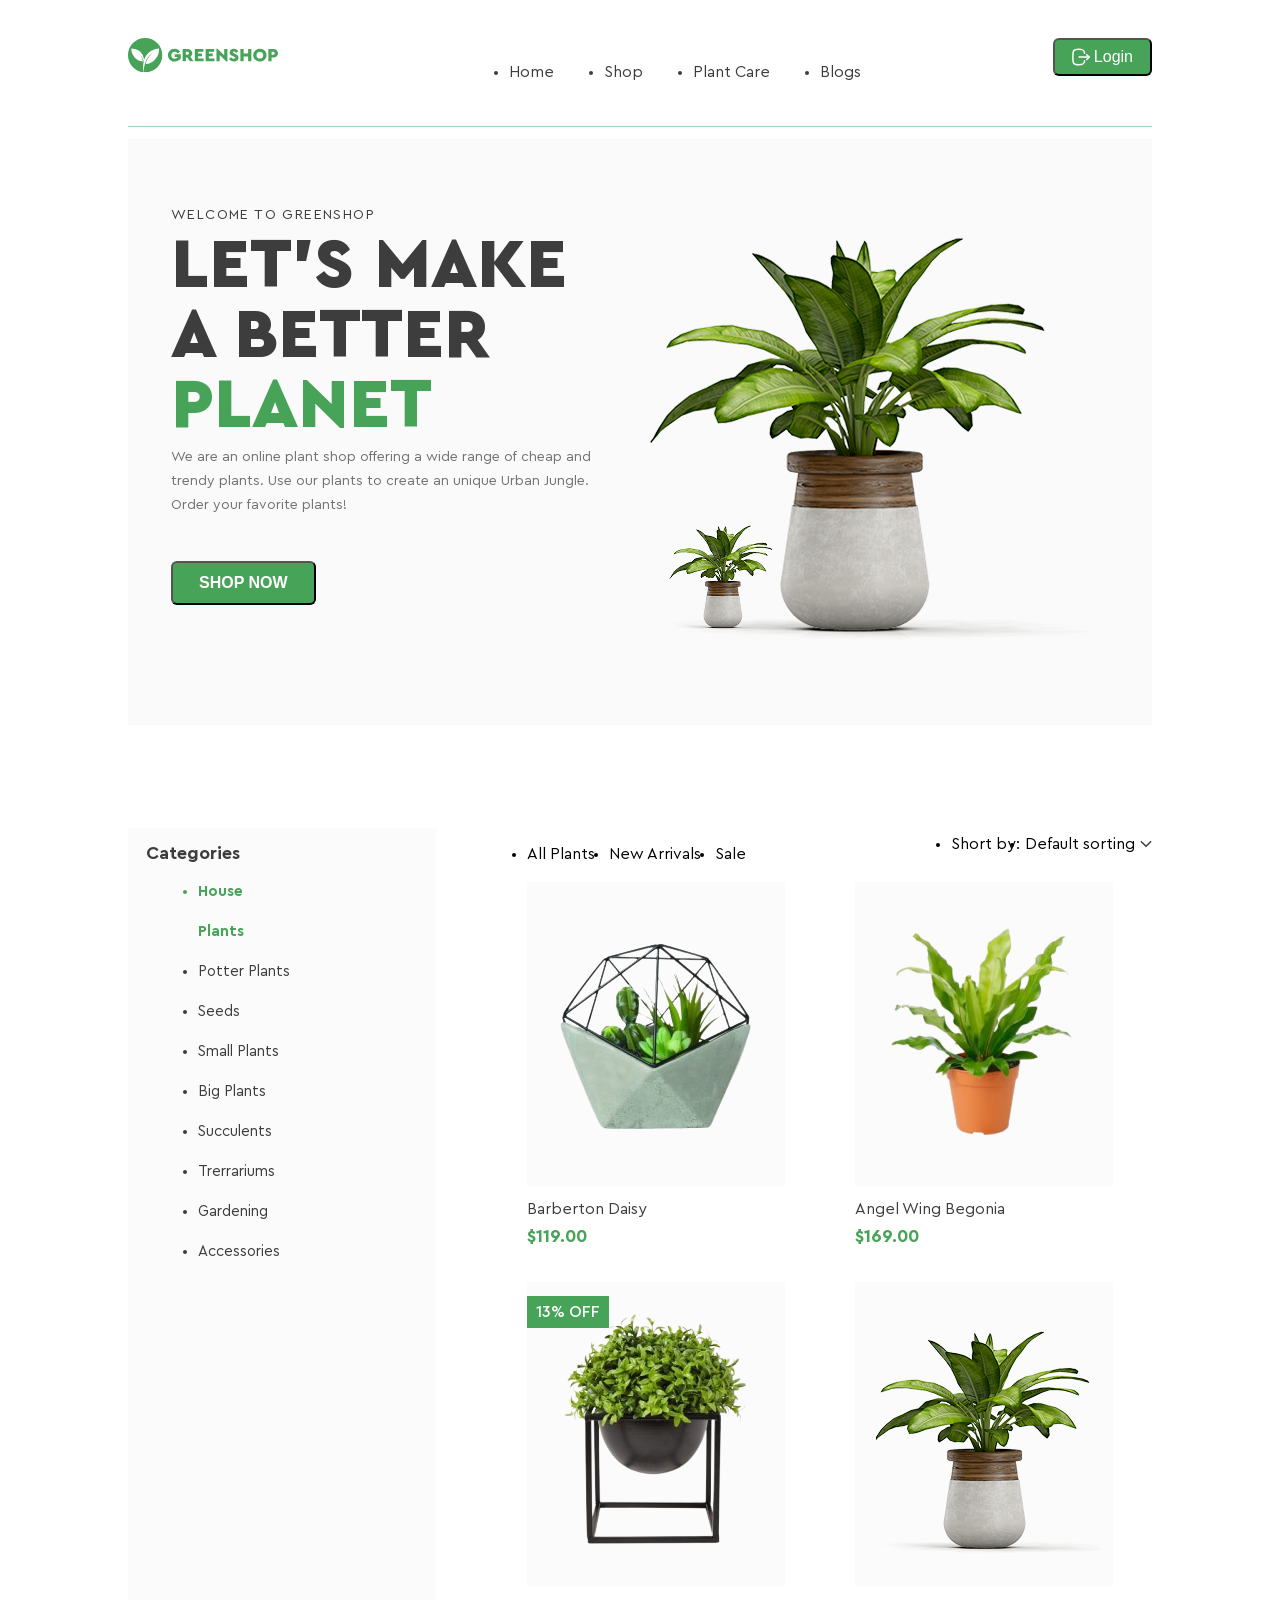
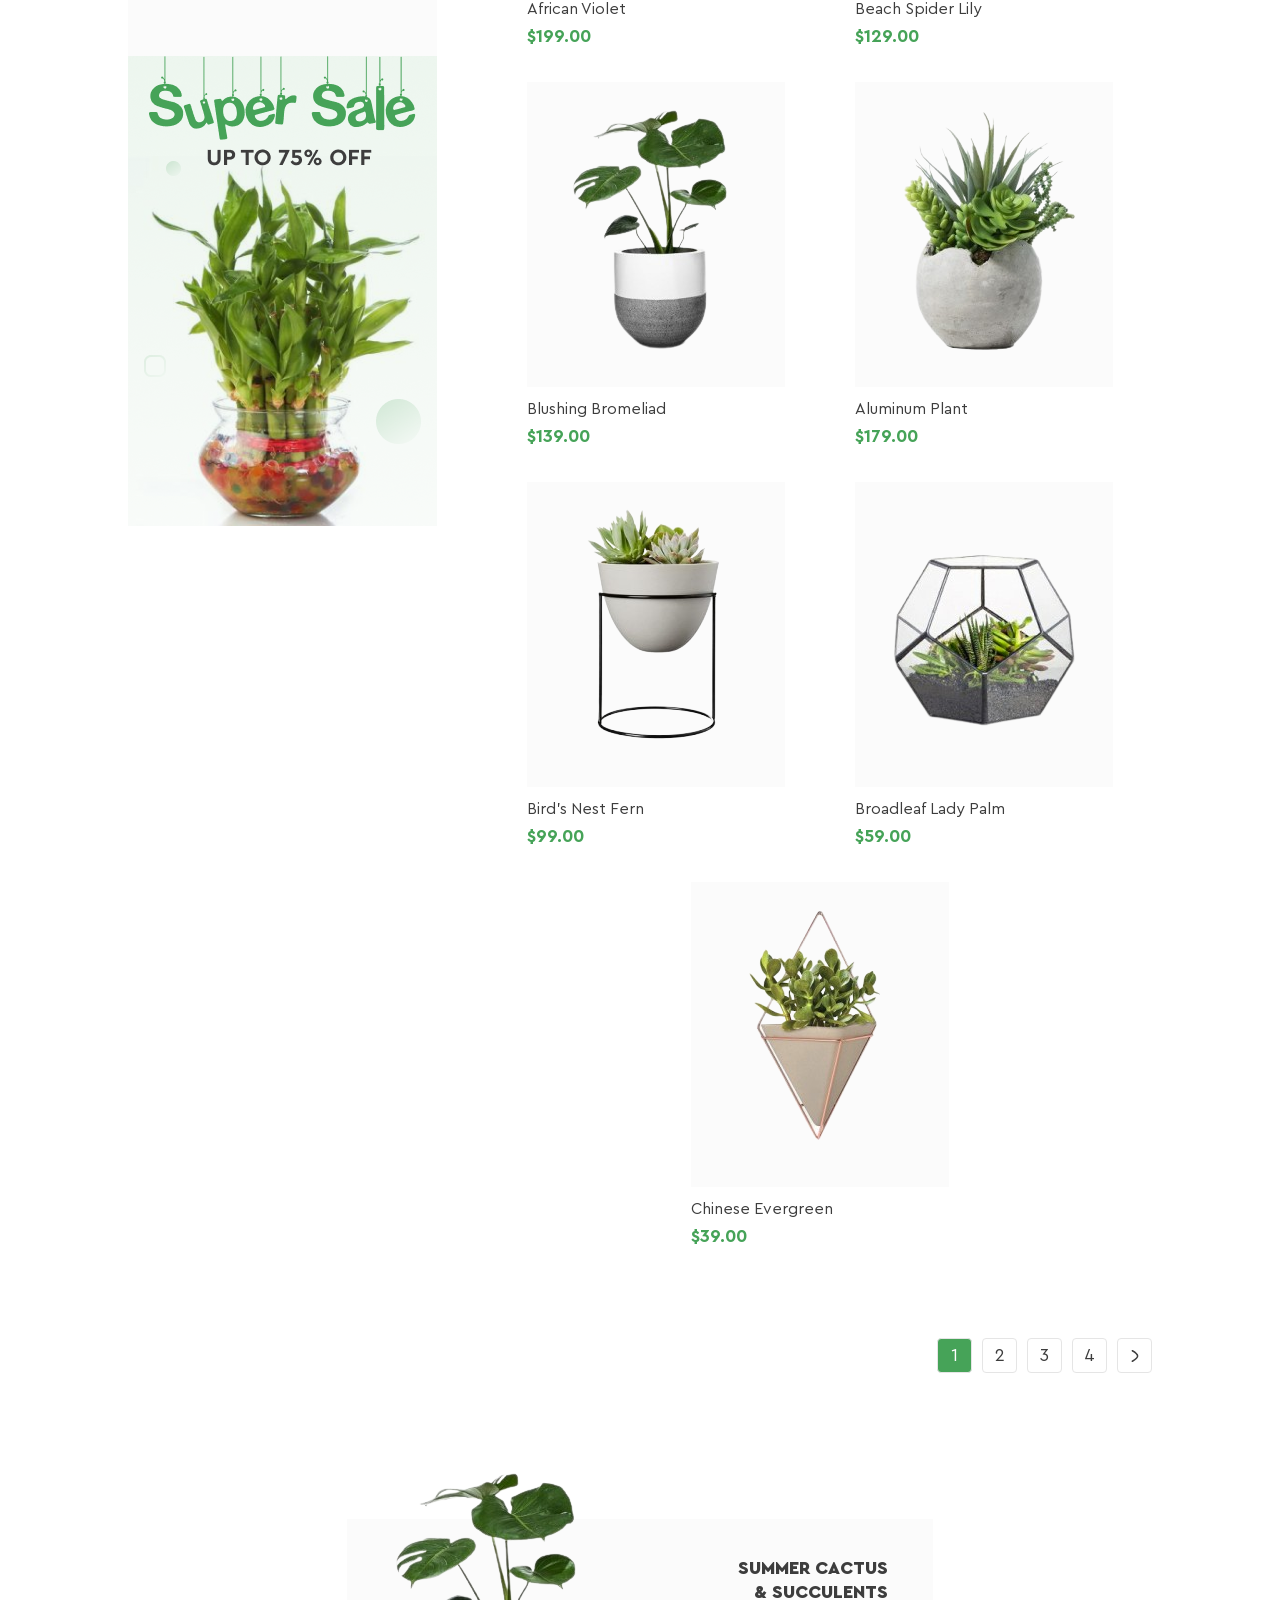
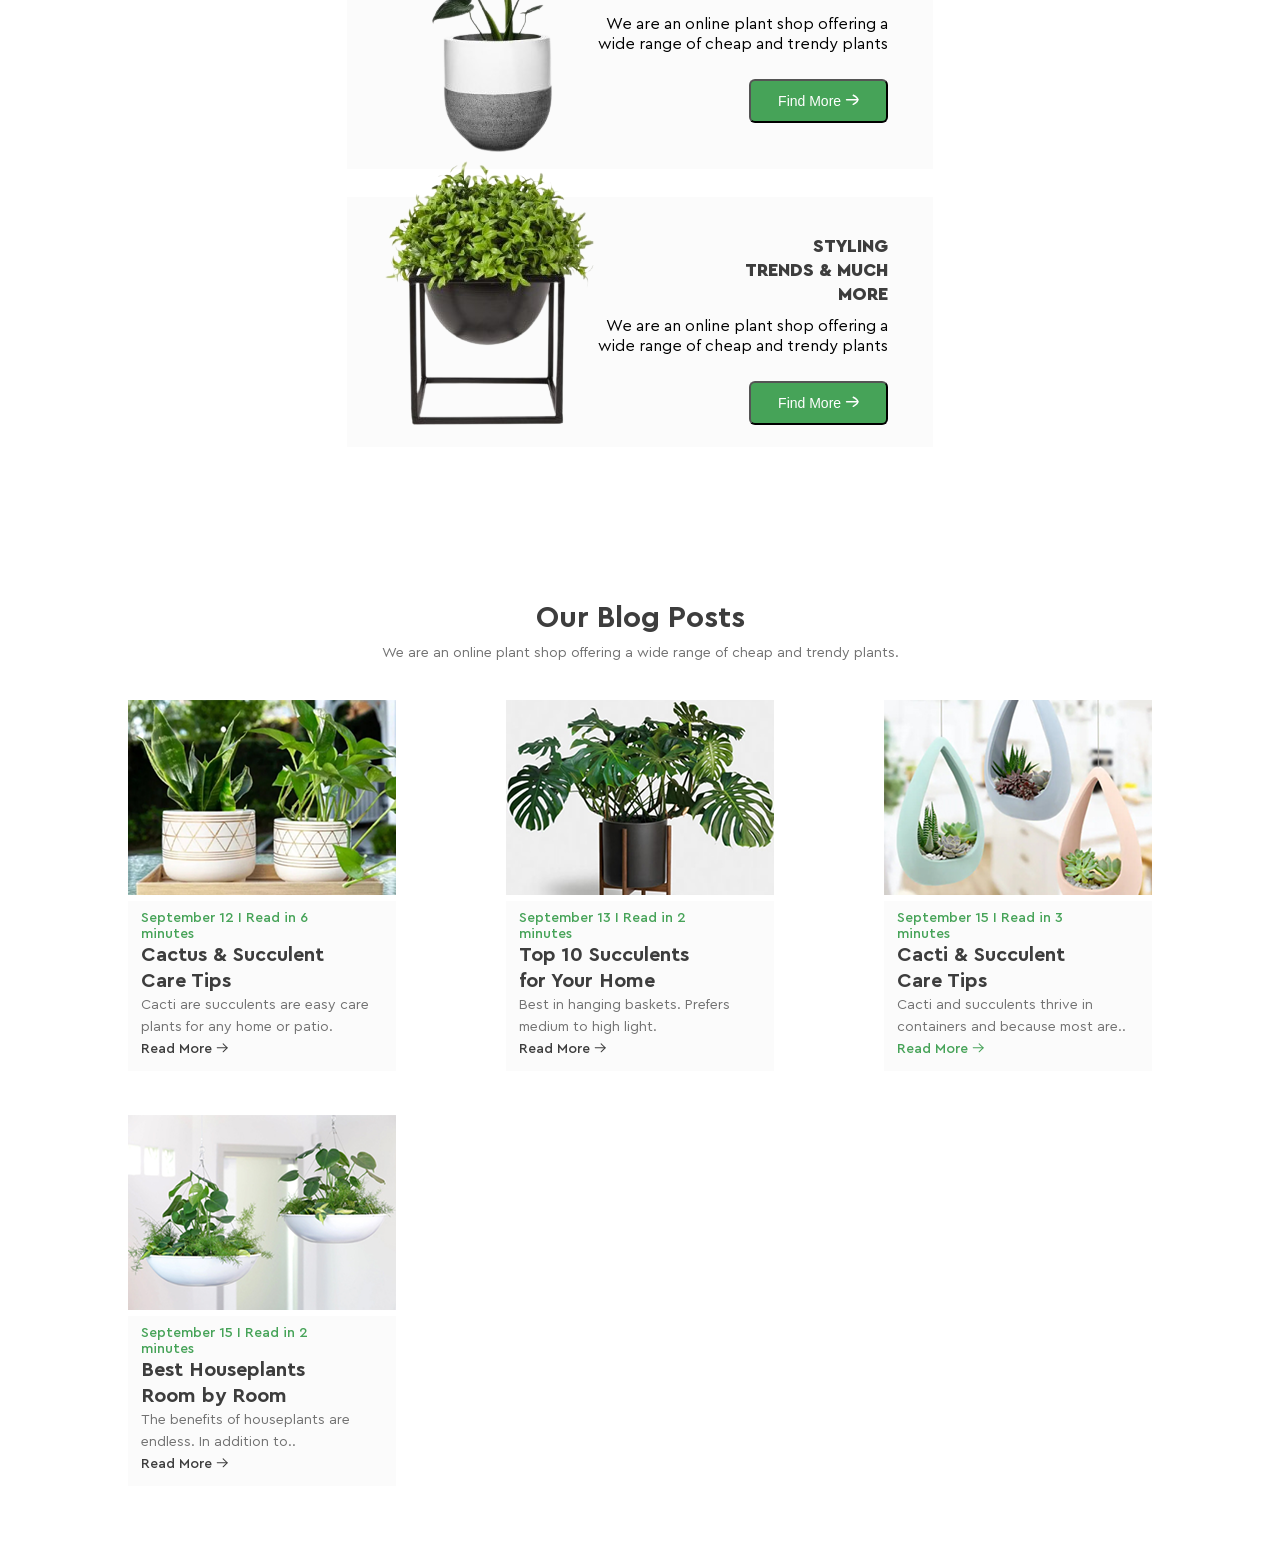
==== index.html @ 0d0ae3c3 "home work10 first commit" ====
<!DOCTYPE html>
<html lang="en">
<head>
    <meta charset="UTF-8">
    <meta name="viewport" content="width=device-width, initial-scale=1.0">
    <title>Greenshop</title>
    <link rel="stylesheet" href="./css/reset.css">
    <link rel="stylesheet" href="./css/main.css">
</head>
<body>
    <div class="main">
        <header>
            <svg xmlns="http://www.w3.org/2000/svg" width="150" height="35" viewBox="0 0 150 35" fill="none" class="svg1">
                <g clip-path="url(#clip0_1_1069)">
                    <path d="M17.15 0C7.67748 0 0 7.67746 0 17.15C0 26.0201 6.73548 33.3175 15.3711 34.207C14.8496 29.9134 15.0436 26.4001 15.7067 23.5135C15.3347 21.7225 14.4898 19.0703 12.5734 17.1864C12.5734 17.1864 13.8348 19.0784 14.5181 21.6214C14.5181 21.6255 14.5221 21.6295 14.5221 21.6335C14.5949 21.9044 14.6596 22.1793 14.7162 22.4623C14.7283 22.527 14.7404 22.5917 14.7526 22.6604C14.8051 22.9515 14.8536 23.2426 14.886 23.5418C5.19513 22.3532 3.12921 13.6569 3.35561 10.3781C13.665 10.9482 15.7754 17.8292 16.0827 22.0985C19.4585 11.0412 30.1843 10.4024 31.0697 10.3781C31.4538 18.8763 25.1509 25.5026 17.6149 26.0807C17.6635 25.8503 17.7201 25.6198 17.7767 25.3934C17.7928 25.3247 17.813 25.26 17.8333 25.1913C17.8777 25.0296 17.9222 24.8679 17.9748 24.7061C17.995 24.6374 18.0192 24.5646 18.0394 24.4959C18.096 24.318 18.1567 24.1442 18.2173 23.9663C18.2335 23.9259 18.2456 23.8854 18.2618 23.845C18.3386 23.6348 18.4195 23.4326 18.5003 23.2305C18.5084 23.2143 18.5125 23.1941 18.5205 23.1779C18.5205 23.1779 18.5205 23.1779 18.5246 23.1779C20.4571 18.5043 24.0229 15.4439 24.0229 15.4439C17.0247 19.4868 15.8441 29.9983 15.6582 34.2231C16.1514 34.2676 16.6446 34.2999 17.15 34.2999C26.6225 34.2999 34.3 26.6225 34.3 17.15C34.3 7.67746 26.6225 0 17.15 0Z" fill="#46A358"/>
                    <path d="M46.7037 10.7454C48.9718 10.7454 50.8235 11.7197 52.0242 13.4986L49.7764 15.4109C48.9718 14.287 47.9975 13.7048 46.6471 13.7048C44.5691 13.7048 43.2753 15.0713 43.2753 17.1534C43.2753 19.2719 44.6418 20.695 46.8372 20.695C48.0177 20.695 48.9556 20.2826 49.554 19.5912V19.0091H46.6673V16.2356H52.7762V20.133C52.194 21.1639 51.3693 21.9887 50.3019 22.6234C49.2346 23.242 48.0339 23.5614 46.7037 23.5614C42.9923 23.618 39.9237 20.7313 39.9763 17.1534C39.9197 13.5956 42.9923 10.6888 46.7037 10.7454Z" fill="#46A358"/>
                    <path d="M61.9576 23.3316L59.168 19.4908H57.8379V23.3316H54.6157V10.9684H59.4672C62.2204 10.9684 64.2459 12.6543 64.2459 15.2215C64.2459 16.7376 63.5141 17.995 62.2972 18.7429L65.5558 23.3316H61.9576ZM57.8338 16.681H59.4833C60.3809 16.681 60.963 16.0988 60.963 15.2215C60.963 14.3442 60.3809 13.7782 59.4833 13.7782H57.8338V16.681Z" fill="#46A358"/>
                    <path d="M66.8333 10.9684H75.4124V13.8712H70.0555V15.5773H73.876V18.2739H70.0555V20.4288H75.6388V23.3316H66.8333V10.9684Z" fill="#46A358"/>
                    <path d="M77.6441 10.9684H86.2231V13.8712H80.8663V15.5773H84.6868V18.2739H80.8663V20.4288H86.4495V23.3316H77.6441V10.9684Z" fill="#46A358"/>
                    <path d="M99.4192 10.9683V23.5579H98.3882L91.681 17.057V23.3315H88.4588V10.7419H89.4897L96.197 17.1499V10.9683H99.4192Z" fill="#46A358"/>
                    <path d="M103.264 19.135C103.996 20.1094 104.764 20.7279 106.017 20.7279C106.862 20.7279 107.291 20.4288 107.291 19.8264C107.291 19.2846 107.008 19.1148 106.033 18.6822L104.76 18.1203C102.718 17.2187 101.631 16.0584 101.631 14.3927C101.631 12.2014 103.43 10.7379 105.957 10.7379C107.998 10.7379 109.442 11.7123 110.19 13.2283L108.035 14.8778C107.436 13.9803 106.874 13.5679 105.993 13.5679C105.318 13.5679 104.889 13.8307 104.889 14.3563C104.889 14.8051 105.152 15.0517 105.957 15.367L107.38 15.9654C109.535 16.867 110.545 17.9505 110.545 19.6929C110.545 22.0904 108.576 23.5539 106.009 23.5539C103.782 23.5539 101.982 22.4866 101.081 20.7805L103.264 19.135Z" fill="#46A358"/>
                    <path d="M112.393 10.9684H115.615V15.4843H120.131V10.9684H123.353V23.3316H120.131V18.3871H115.615V23.3316H112.393V10.9684Z" fill="#46A358"/>
                    <path d="M131.843 10.7419C135.441 10.6651 138.607 13.6084 138.53 17.1499C138.603 20.7279 135.441 23.6145 131.843 23.5579C128.229 23.6145 125.116 20.7279 125.193 17.1499C125.116 13.6084 128.229 10.6692 131.843 10.7419ZM131.859 13.7014C129.874 13.7014 128.488 15.1083 128.488 17.1499C128.488 18.1809 128.807 19.0218 129.426 19.6606C130.044 20.2791 130.869 20.5985 131.859 20.5985C133.772 20.5985 135.231 19.2118 135.231 17.1499C135.235 15.1083 133.772 13.7014 131.859 13.7014Z" fill="#46A358"/>
                    <path d="M140.374 10.9684H145.226C147.979 10.9684 150.004 12.6543 150.004 15.2215C150.004 17.7524 147.926 19.4908 145.226 19.4908H143.596V23.3316H140.374V10.9684ZM145.242 16.681C146.139 16.681 146.721 16.0988 146.721 15.2215C146.721 14.3442 146.139 13.7782 145.242 13.7782H143.592V16.681H145.242Z" fill="#46A358"/>
                </g>
                <defs>
                    <clipPath id="clip0_1_1069">
                    <rect width="150" height="34.2999" fill="white"/>
                    </clipPath>
                </defs>
            </svg>
            <ul class="nav">
                <li class="nav-items active">
                    Home
                    <div class="menu_1">
                        <div><span>Drainage</span></div>
                        <div><span>Fungicides</span></div>
                        <div><span>Fertilizer</span></div>
                        <div class="last-menu-li">
                            <span>Priming</span>
                            <svg xmlns="http://www.w3.org/2000/svg" width="7" height="10" viewBox="0 0 7 10" fill="none">
                                <path d="M1.14228 0.945805C0.909014 0.730097 0.908201 0.379612 1.14046 0.162973C1.35161 -0.0339699 1.68269 -0.0524979 1.9164 0.107825L1.98337 0.161288L6.79132 4.60737C7.00401 4.80406 7.02336 5.11265 6.84935 5.32969L6.79135 5.39186L1.9834 9.83868C1.75016 10.0544 1.37278 10.0537 1.1405 9.83706C0.929333 9.64013 0.910782 9.33257 1.08439 9.1162L1.14224 9.05423L5.52584 4.99941L1.14228 0.945805Z" fill="#3D3D3D"/>
                            </svg>
                        </div>
                    </div>
                </li>
                <li class="nav-items">
                    Shop
                    <div class="menu_1">
                        <div><span>Drainage</span></div>
                        <div><span>Fungicides</span></div>
                        <div><span>Fertilizer</span></div>
                        <div class="last-menu-li">
                            <span>Priming</span>
                            <svg xmlns="http://www.w3.org/2000/svg" width="7" height="10" viewBox="0 0 7 10" fill="none">
                                <path d="M1.14228 0.945805C0.909014 0.730097 0.908201 0.379612 1.14046 0.162973C1.35161 -0.0339699 1.68269 -0.0524979 1.9164 0.107825L1.98337 0.161288L6.79132 4.60737C7.00401 4.80406 7.02336 5.11265 6.84935 5.32969L6.79135 5.39186L1.9834 9.83868C1.75016 10.0544 1.37278 10.0537 1.1405 9.83706C0.929333 9.64013 0.910782 9.33257 1.08439 9.1162L1.14224 9.05423L5.52584 4.99941L1.14228 0.945805Z" fill="#3D3D3D"/>
                            </svg>
                        </div>
                    </div>
                </li>
                <li class="nav-items">
                    Plant Care
                    <div class="menu_1">
                        <div><span>Drainage</span></div>
                        <div><span>Fungicides</span></div>
                        <div><span>Fertilizer</span></div>
                        <div class="last-menu-li">
                            <span>Priming</span>
                            <svg xmlns="http://www.w3.org/2000/svg" width="7" height="10" viewBox="0 0 7 10" fill="none">
                                <path d="M1.14228 0.945805C0.909014 0.730097 0.908201 0.379612 1.14046 0.162973C1.35161 -0.0339699 1.68269 -0.0524979 1.9164 0.107825L1.98337 0.161288L6.79132 4.60737C7.00401 4.80406 7.02336 5.11265 6.84935 5.32969L6.79135 5.39186L1.9834 9.83868C1.75016 10.0544 1.37278 10.0537 1.1405 9.83706C0.929333 9.64013 0.910782 9.33257 1.08439 9.1162L1.14224 9.05423L5.52584 4.99941L1.14228 0.945805Z" fill="#3D3D3D"/>
                            </svg>
                        </div>
                    </div>
                </li>
                <li class="nav-items">
                    Blogs
                    <div class="menu_1">
                        <div><span>Drainage</span></div>
                        <div><span>Fungicides</span></div>
                        <div><span>Fertilizer</span></div>
                        <div class="last-menu-li">
                            <span>Priming</span>
                            <svg xmlns="http://www.w3.org/2000/svg" width="7" height="10" viewBox="0 0 7 10" fill="none">
                                <path d="M1.14228 0.945805C0.909014 0.730097 0.908201 0.379612 1.14046 0.162973C1.35161 -0.0339699 1.68269 -0.0524979 1.9164 0.107825L1.98337 0.161288L6.79132 4.60737C7.00401 4.80406 7.02336 5.11265 6.84935 5.32969L6.79135 5.39186L1.9834 9.83868C1.75016 10.0544 1.37278 10.0537 1.1405 9.83706C0.929333 9.64013 0.910782 9.33257 1.08439 9.1162L1.14224 9.05423L5.52584 4.99941L1.14228 0.945805Z" fill="#3D3D3D"/>
                            </svg>
                        </div>
                    </div>
                </li>
            </ul>
            <button class="login-button">
                <svg xmlns="http://www.w3.org/2000/svg" width="18" height="18" viewBox="0 0 18 18" fill="none">
                    <path d="M17.1601 9.1006H7.12598" stroke="white" stroke-width="1.5" stroke-linecap="round" stroke-linejoin="round"/>
                    <path d="M14.7212 6.67059L17.1612 9.10059L14.7212 11.5306" stroke="white" stroke-width="1.5" stroke-linecap="round" stroke-linejoin="round"/>
                    <path d="M12.6342 5.35826C12.3592 2.37493 11.2425 1.2916 6.80082 1.2916C0.883322 1.2916 0.883322 3.2166 0.883322 8.99993C0.883322 14.7833 0.883322 16.7083 6.80082 16.7083C11.2425 16.7083 12.3592 15.6249 12.6342 12.6416" stroke="white" stroke-width="1.5" stroke-linecap="round" stroke-linejoin="round"/>
                </svg>
                Login
            </button>
        </header>
        <div class="main-buner">
            <div class="not-image">
                <div class="div1">Welcome to GreenShop</div>
                <div class="div2">Let’s Make a Better <span>Planet</span></div>
                <div class="div3">We are an online plant shop offering a wide range of cheap and trendy plants. Use our plants to create an unique Urban Jungle. Order your favorite plants!</div>
                <button class="shop-button">SHOP NOW</button>
            </div>
            <img src="./img/main img/grass.png" alt="">
        </div>
        <div class="hw7">
            <div class="left-site">
                <div class="Categories">
                    <span>Categories</span>
                    <ul>
                        <li>House Plants</li>
                        <li>Potter Plants</li>
                        <li>Seeds</li>
                        <li>Small Plants</li>
                        <li>Big Plants</li>
                        <li>Succulents</li>
                        <li>Trerrariums</li>
                        <li>Gardening</li>
                        <li>Accessories</li>
                    </ul>
                </div>
                <img src="./img/main img/Super Sale Banner.png" alt="">
            </div>
            <div>
                <div class="short-by">
                    <ul>
                        <li>All Plants</li>
                        <li>New Arrivals</li>
                        <li>Sale</li>
                    </ul>
                    <ul>
                        <li>Short by:</li>
                        <li>Default sorting</li>
                        <svg xmlns="http://www.w3.org/2000/svg" width="12" height="8" viewBox="0 0 12 8" fill="none">
                            <path d="M10.6667 1.66669L6.00004 6.33335L1.33337 1.66669" stroke="#3D3D3D" stroke-width="1.5" stroke-linecap="round" stroke-linejoin="round"/>
                        </svg>
                    </ul>
                </div>
                <div class="products">
                    <div>
                        <div class="icons3">
                            <div class="shop-icon">
                                <svg xmlns="http://www.w3.org/2000/svg" width="20" height="20" viewBox="0 0 20 20" fill="none">
                                    <g clip-path="url(#clip0_2_1949)">
                                        <path d="M14.294 16.8745H8.24077C5.65655 16.8745 3.55412 14.7721 3.55412 12.1879V7.38405C3.55412 4.98175 2.35676 2.75813 0.351225 1.4358C-0.00894369 1.19834 -0.108379 0.713895 0.129078 0.353726C0.366535 -0.00648163 0.850939 -0.105956 1.21119 0.131579C2.35606 0.886442 3.28487 1.88204 3.94905 3.02832C4.09258 3.18911 5.24995 4.41584 7.14726 4.41584H16.142C18.596 4.36995 20.5168 6.83267 19.8752 9.20138L18.8397 13.3284C18.3159 15.4163 16.4466 16.8745 14.294 16.8745ZM4.91926 5.53677C5.04912 6.1367 5.11634 6.7553 5.11634 7.38405V12.1879C5.11634 13.9107 6.51796 15.3123 8.24077 15.3123H14.294C15.7291 15.3123 16.9752 14.3401 17.3245 12.9482L18.3599 8.82121C18.7412 7.41373 17.5997 5.95084 16.142 5.97806H7.14722C6.28913 5.97806 5.54224 5.79305 4.91926 5.53677ZM7.85021 19.0226C7.85021 18.4833 7.41307 18.0462 6.87383 18.0462C5.57828 18.0978 5.57942 19.9479 6.87383 19.999C7.41307 19.999 7.85021 19.5618 7.85021 19.0226ZM15.6222 19.0226C15.6222 18.4833 15.1851 18.0462 14.6459 18.0462C13.3503 18.0978 13.3514 19.9479 14.6459 19.999C15.1851 19.999 15.6222 19.5618 15.6222 19.0226ZM16.9231 8.32138C16.9231 7.88998 16.5734 7.54027 16.142 7.54027H7.45966C6.42329 7.58152 6.42407 9.0616 7.45966 9.10249H16.142C16.5734 9.10249 16.9231 8.75279 16.9231 8.32138Z" fill="#46A358"/>
                                    </g>
                                    <defs>
                                        <clipPath id="clip0_2_1949">
                                            <rect width="20" height="20" fill="white"/>
                                        </clipPath>
                                    </defs>
                                </svg>
                            </div>
                            <div class="heart-icon">
                                <svg xmlns="http://www.w3.org/2000/svg" width="20" height="20" viewBox="0 0 20 20" fill="none">
                                    <path d="M10 18.8873C9.71527 18.8873 9.44077 18.7842 9.22684 18.5968C8.41888 17.8903 7.63992 17.2264 6.95267 16.6408L6.94916 16.6377C4.93423 14.9207 3.19427 13.4378 1.98364 11.9771C0.630341 10.3441 0 8.79578 0 7.10434C0 5.46097 0.563507 3.94485 1.58661 2.83508C2.62192 1.71219 4.04251 1.09375 5.58716 1.09375C6.74164 1.09375 7.79892 1.45874 8.72955 2.1785C9.19922 2.54181 9.62494 2.98645 10 3.5051C10.3752 2.98645 10.8008 2.54181 11.2706 2.1785C12.2012 1.45874 13.2585 1.09375 14.413 1.09375C15.9575 1.09375 17.3782 1.71219 18.4135 2.83508C19.4366 3.94485 20 5.46097 20 7.10434C20 8.79578 19.3698 10.3441 18.0165 11.9769C16.8059 13.4378 15.0661 14.9205 13.0515 16.6374C12.363 17.224 11.5828 17.8889 10.773 18.5971C10.5592 18.7842 10.2846 18.8873 10 18.8873ZM5.58716 2.26532C4.37363 2.26532 3.25882 2.74963 2.44781 3.62915C1.62476 4.52194 1.17142 5.75607 1.17142 7.10434C1.17142 8.52692 1.70013 9.79919 2.88559 11.2296C4.03137 12.6122 5.73563 14.0645 7.70889 15.7462L7.71255 15.7492C8.4024 16.3371 9.18442 17.0036 9.99832 17.7153C10.8171 17.0023 11.6003 16.3347 12.2916 15.7458C14.2647 14.0642 15.9688 12.6122 17.1146 11.2296C18.2999 9.79919 18.8286 8.52692 18.8286 7.10434C18.8286 5.75607 18.3752 4.52194 17.5522 3.62915C16.7413 2.74963 15.6264 2.26532 14.413 2.26532C13.524 2.26532 12.7078 2.54791 11.9872 3.10516C11.3449 3.60199 10.8975 4.23004 10.6352 4.66949C10.5003 4.89548 10.2629 5.03036 10 5.03036C9.73709 5.03036 9.49966 4.89548 9.36478 4.66949C9.10263 4.23004 8.65524 3.60199 8.01285 3.10516C7.29218 2.54791 6.47598 2.26532 5.58716 2.26532Z" fill="#3D3D3D"/>
                                </svg>
                            </div>
                            <div class="lupa-icon">
                                <svg xmlns="http://www.w3.org/2000/svg" width="20" height="20" viewBox="0 0 20 20" fill="none">
                                    <g clip-path="url(#clip0_2_1953)">
                                        <path d="M14.5656 16.0023C10.5704 19.1859 4.98549 18.3049 2.02729 14.6536C-0.827886 11.1285 -0.64932 6.04314 2.44811 2.82458C5.64856 -0.50074 10.6802 -0.944658 14.3277 1.78316C15.6345 2.76027 16.6104 4.00337 17.246 5.50807C17.8853 7.02151 18.0795 8.59614 17.8578 10.2201C17.6368 11.8365 16.9918 13.2769 15.9423 14.6212C16.0272 14.6767 16.1178 14.7167 16.1827 14.7816C17.3365 15.9305 18.4859 17.0836 19.6397 18.2325C19.9132 18.5047 20.0493 18.8218 19.9682 19.204C19.8071 19.9644 18.9018 20.2579 18.3211 19.7359C18.0489 19.4918 17.7985 19.2227 17.54 18.9642C16.5923 18.0171 15.6451 17.0693 14.6973 16.1221C14.658 16.0847 14.6168 16.0497 14.5656 16.0023ZM15.9529 8.98636C15.9629 5.12659 12.8468 2.00605 8.97825 2.00043C5.12035 1.99481 2.00669 5.09037 1.98983 8.94765C1.97297 12.8168 5.08289 15.9461 8.96326 15.9642C12.8055 15.9823 15.9429 12.8499 15.9529 8.98636Z" fill="#3D3D3D"/>
                                    </g>
                                    <defs>
                                        <clipPath id="clip0_2_1953">
                                            <rect width="19.9913" height="20" fill="white"/>
                                        </clipPath>
                                    </defs>
                                </svg>
                            </div>
                        </div>
                        <div class="prodict-image-contaner-1">
                            <img src="./img/main img/products img/product1.png" alt="product2">
                        </div><br>
                        <div>
                            <span class="name-product">Barberton Daisy</span><br>
                            <span class="cena-product">$119.00</span>
                        </div>
                    </div>
                    <div>
                        <div class="icons3">
                            <div class="shop-icon">
                                <svg xmlns="http://www.w3.org/2000/svg" width="20" height="20" viewBox="0 0 20 20" fill="none">
                                    <g clip-path="url(#clip0_2_1949)">
                                        <path d="M14.294 16.8745H8.24077C5.65655 16.8745 3.55412 14.7721 3.55412 12.1879V7.38405C3.55412 4.98175 2.35676 2.75813 0.351225 1.4358C-0.00894369 1.19834 -0.108379 0.713895 0.129078 0.353726C0.366535 -0.00648163 0.850939 -0.105956 1.21119 0.131579C2.35606 0.886442 3.28487 1.88204 3.94905 3.02832C4.09258 3.18911 5.24995 4.41584 7.14726 4.41584H16.142C18.596 4.36995 20.5168 6.83267 19.8752 9.20138L18.8397 13.3284C18.3159 15.4163 16.4466 16.8745 14.294 16.8745ZM4.91926 5.53677C5.04912 6.1367 5.11634 6.7553 5.11634 7.38405V12.1879C5.11634 13.9107 6.51796 15.3123 8.24077 15.3123H14.294C15.7291 15.3123 16.9752 14.3401 17.3245 12.9482L18.3599 8.82121C18.7412 7.41373 17.5997 5.95084 16.142 5.97806H7.14722C6.28913 5.97806 5.54224 5.79305 4.91926 5.53677ZM7.85021 19.0226C7.85021 18.4833 7.41307 18.0462 6.87383 18.0462C5.57828 18.0978 5.57942 19.9479 6.87383 19.999C7.41307 19.999 7.85021 19.5618 7.85021 19.0226ZM15.6222 19.0226C15.6222 18.4833 15.1851 18.0462 14.6459 18.0462C13.3503 18.0978 13.3514 19.9479 14.6459 19.999C15.1851 19.999 15.6222 19.5618 15.6222 19.0226ZM16.9231 8.32138C16.9231 7.88998 16.5734 7.54027 16.142 7.54027H7.45966C6.42329 7.58152 6.42407 9.0616 7.45966 9.10249H16.142C16.5734 9.10249 16.9231 8.75279 16.9231 8.32138Z" fill="#46A358"/>
                                    </g>
                                    <defs>
                                        <clipPath id="clip0_2_1949">
                                            <rect width="20" height="20" fill="white"/>
                                        </clipPath>
                                    </defs>
                                </svg>
                            </div>
                            <div class="heart-icon">
                                <svg xmlns="http://www.w3.org/2000/svg" width="20" height="20" viewBox="0 0 20 20" fill="none">
                                    <path d="M10 18.8873C9.71527 18.8873 9.44077 18.7842 9.22684 18.5968C8.41888 17.8903 7.63992 17.2264 6.95267 16.6408L6.94916 16.6377C4.93423 14.9207 3.19427 13.4378 1.98364 11.9771C0.630341 10.3441 0 8.79578 0 7.10434C0 5.46097 0.563507 3.94485 1.58661 2.83508C2.62192 1.71219 4.04251 1.09375 5.58716 1.09375C6.74164 1.09375 7.79892 1.45874 8.72955 2.1785C9.19922 2.54181 9.62494 2.98645 10 3.5051C10.3752 2.98645 10.8008 2.54181 11.2706 2.1785C12.2012 1.45874 13.2585 1.09375 14.413 1.09375C15.9575 1.09375 17.3782 1.71219 18.4135 2.83508C19.4366 3.94485 20 5.46097 20 7.10434C20 8.79578 19.3698 10.3441 18.0165 11.9769C16.8059 13.4378 15.0661 14.9205 13.0515 16.6374C12.363 17.224 11.5828 17.8889 10.773 18.5971C10.5592 18.7842 10.2846 18.8873 10 18.8873ZM5.58716 2.26532C4.37363 2.26532 3.25882 2.74963 2.44781 3.62915C1.62476 4.52194 1.17142 5.75607 1.17142 7.10434C1.17142 8.52692 1.70013 9.79919 2.88559 11.2296C4.03137 12.6122 5.73563 14.0645 7.70889 15.7462L7.71255 15.7492C8.4024 16.3371 9.18442 17.0036 9.99832 17.7153C10.8171 17.0023 11.6003 16.3347 12.2916 15.7458C14.2647 14.0642 15.9688 12.6122 17.1146 11.2296C18.2999 9.79919 18.8286 8.52692 18.8286 7.10434C18.8286 5.75607 18.3752 4.52194 17.5522 3.62915C16.7413 2.74963 15.6264 2.26532 14.413 2.26532C13.524 2.26532 12.7078 2.54791 11.9872 3.10516C11.3449 3.60199 10.8975 4.23004 10.6352 4.66949C10.5003 4.89548 10.2629 5.03036 10 5.03036C9.73709 5.03036 9.49966 4.89548 9.36478 4.66949C9.10263 4.23004 8.65524 3.60199 8.01285 3.10516C7.29218 2.54791 6.47598 2.26532 5.58716 2.26532Z" fill="#3D3D3D"/>
                                </svg>
                            </div>
                            <div class="lupa-icon">
                                <svg xmlns="http://www.w3.org/2000/svg" width="20" height="20" viewBox="0 0 20 20" fill="none">
                                    <g clip-path="url(#clip0_2_1953)">
                                        <path d="M14.5656 16.0023C10.5704 19.1859 4.98549 18.3049 2.02729 14.6536C-0.827886 11.1285 -0.64932 6.04314 2.44811 2.82458C5.64856 -0.50074 10.6802 -0.944658 14.3277 1.78316C15.6345 2.76027 16.6104 4.00337 17.246 5.50807C17.8853 7.02151 18.0795 8.59614 17.8578 10.2201C17.6368 11.8365 16.9918 13.2769 15.9423 14.6212C16.0272 14.6767 16.1178 14.7167 16.1827 14.7816C17.3365 15.9305 18.4859 17.0836 19.6397 18.2325C19.9132 18.5047 20.0493 18.8218 19.9682 19.204C19.8071 19.9644 18.9018 20.2579 18.3211 19.7359C18.0489 19.4918 17.7985 19.2227 17.54 18.9642C16.5923 18.0171 15.6451 17.0693 14.6973 16.1221C14.658 16.0847 14.6168 16.0497 14.5656 16.0023ZM15.9529 8.98636C15.9629 5.12659 12.8468 2.00605 8.97825 2.00043C5.12035 1.99481 2.00669 5.09037 1.98983 8.94765C1.97297 12.8168 5.08289 15.9461 8.96326 15.9642C12.8055 15.9823 15.9429 12.8499 15.9529 8.98636Z" fill="#3D3D3D"/>
                                    </g>
                                    <defs>
                                        <clipPath id="clip0_2_1953">
                                            <rect width="19.9913" height="20" fill="white"/>
                                        </clipPath>
                                    </defs>
                                </svg>
                            </div>
                        </div>
                        <div class="prodict-image-contaner-2">
                            <img src="./img/main img/products img/product2.png" alt="product2">
                        </div><br>
                        <div>
                            <span class="name-product">Angel Wing Begonia</span><br>
                            <span class="cena-product">$169.00</span>
                        </div>
                    </div>
                    <div>
                        <div class="discount13">
                            <span>13% OFF</span>
                        </div>
                        <div class="icons3">
                            <div class="shop-icon">
                                <svg xmlns="http://www.w3.org/2000/svg" width="20" height="20" viewBox="0 0 20 20" fill="none">
                                    <g clip-path="url(#clip0_2_1949)">
                                        <path d="M14.294 16.8745H8.24077C5.65655 16.8745 3.55412 14.7721 3.55412 12.1879V7.38405C3.55412 4.98175 2.35676 2.75813 0.351225 1.4358C-0.00894369 1.19834 -0.108379 0.713895 0.129078 0.353726C0.366535 -0.00648163 0.850939 -0.105956 1.21119 0.131579C2.35606 0.886442 3.28487 1.88204 3.94905 3.02832C4.09258 3.18911 5.24995 4.41584 7.14726 4.41584H16.142C18.596 4.36995 20.5168 6.83267 19.8752 9.20138L18.8397 13.3284C18.3159 15.4163 16.4466 16.8745 14.294 16.8745ZM4.91926 5.53677C5.04912 6.1367 5.11634 6.7553 5.11634 7.38405V12.1879C5.11634 13.9107 6.51796 15.3123 8.24077 15.3123H14.294C15.7291 15.3123 16.9752 14.3401 17.3245 12.9482L18.3599 8.82121C18.7412 7.41373 17.5997 5.95084 16.142 5.97806H7.14722C6.28913 5.97806 5.54224 5.79305 4.91926 5.53677ZM7.85021 19.0226C7.85021 18.4833 7.41307 18.0462 6.87383 18.0462C5.57828 18.0978 5.57942 19.9479 6.87383 19.999C7.41307 19.999 7.85021 19.5618 7.85021 19.0226ZM15.6222 19.0226C15.6222 18.4833 15.1851 18.0462 14.6459 18.0462C13.3503 18.0978 13.3514 19.9479 14.6459 19.999C15.1851 19.999 15.6222 19.5618 15.6222 19.0226ZM16.9231 8.32138C16.9231 7.88998 16.5734 7.54027 16.142 7.54027H7.45966C6.42329 7.58152 6.42407 9.0616 7.45966 9.10249H16.142C16.5734 9.10249 16.9231 8.75279 16.9231 8.32138Z" fill="#46A358"/>
                                    </g>
                                    <defs>
                                        <clipPath id="clip0_2_1949">
                                            <rect width="20" height="20" fill="white"/>
                                        </clipPath>
                                    </defs>
                                </svg>
                            </div>
                            <div class="heart-icon">
                                <svg xmlns="http://www.w3.org/2000/svg" width="20" height="20" viewBox="0 0 20 20" fill="none">
                                    <path d="M10 18.8873C9.71527 18.8873 9.44077 18.7842 9.22684 18.5968C8.41888 17.8903 7.63992 17.2264 6.95267 16.6408L6.94916 16.6377C4.93423 14.9207 3.19427 13.4378 1.98364 11.9771C0.630341 10.3441 0 8.79578 0 7.10434C0 5.46097 0.563507 3.94485 1.58661 2.83508C2.62192 1.71219 4.04251 1.09375 5.58716 1.09375C6.74164 1.09375 7.79892 1.45874 8.72955 2.1785C9.19922 2.54181 9.62494 2.98645 10 3.5051C10.3752 2.98645 10.8008 2.54181 11.2706 2.1785C12.2012 1.45874 13.2585 1.09375 14.413 1.09375C15.9575 1.09375 17.3782 1.71219 18.4135 2.83508C19.4366 3.94485 20 5.46097 20 7.10434C20 8.79578 19.3698 10.3441 18.0165 11.9769C16.8059 13.4378 15.0661 14.9205 13.0515 16.6374C12.363 17.224 11.5828 17.8889 10.773 18.5971C10.5592 18.7842 10.2846 18.8873 10 18.8873ZM5.58716 2.26532C4.37363 2.26532 3.25882 2.74963 2.44781 3.62915C1.62476 4.52194 1.17142 5.75607 1.17142 7.10434C1.17142 8.52692 1.70013 9.79919 2.88559 11.2296C4.03137 12.6122 5.73563 14.0645 7.70889 15.7462L7.71255 15.7492C8.4024 16.3371 9.18442 17.0036 9.99832 17.7153C10.8171 17.0023 11.6003 16.3347 12.2916 15.7458C14.2647 14.0642 15.9688 12.6122 17.1146 11.2296C18.2999 9.79919 18.8286 8.52692 18.8286 7.10434C18.8286 5.75607 18.3752 4.52194 17.5522 3.62915C16.7413 2.74963 15.6264 2.26532 14.413 2.26532C13.524 2.26532 12.7078 2.54791 11.9872 3.10516C11.3449 3.60199 10.8975 4.23004 10.6352 4.66949C10.5003 4.89548 10.2629 5.03036 10 5.03036C9.73709 5.03036 9.49966 4.89548 9.36478 4.66949C9.10263 4.23004 8.65524 3.60199 8.01285 3.10516C7.29218 2.54791 6.47598 2.26532 5.58716 2.26532Z" fill="#3D3D3D"/>
                                </svg>
                            </div>
                            <div class="lupa-icon">
                                <svg xmlns="http://www.w3.org/2000/svg" width="20" height="20" viewBox="0 0 20 20" fill="none">
                                    <g clip-path="url(#clip0_2_1953)">
                                        <path d="M14.5656 16.0023C10.5704 19.1859 4.98549 18.3049 2.02729 14.6536C-0.827886 11.1285 -0.64932 6.04314 2.44811 2.82458C5.64856 -0.50074 10.6802 -0.944658 14.3277 1.78316C15.6345 2.76027 16.6104 4.00337 17.246 5.50807C17.8853 7.02151 18.0795 8.59614 17.8578 10.2201C17.6368 11.8365 16.9918 13.2769 15.9423 14.6212C16.0272 14.6767 16.1178 14.7167 16.1827 14.7816C17.3365 15.9305 18.4859 17.0836 19.6397 18.2325C19.9132 18.5047 20.0493 18.8218 19.9682 19.204C19.8071 19.9644 18.9018 20.2579 18.3211 19.7359C18.0489 19.4918 17.7985 19.2227 17.54 18.9642C16.5923 18.0171 15.6451 17.0693 14.6973 16.1221C14.658 16.0847 14.6168 16.0497 14.5656 16.0023ZM15.9529 8.98636C15.9629 5.12659 12.8468 2.00605 8.97825 2.00043C5.12035 1.99481 2.00669 5.09037 1.98983 8.94765C1.97297 12.8168 5.08289 15.9461 8.96326 15.9642C12.8055 15.9823 15.9429 12.8499 15.9529 8.98636Z" fill="#3D3D3D"/>
                                    </g>
                                    <defs>
                                        <clipPath id="clip0_2_1953">
                                            <rect width="19.9913" height="20" fill="white"/>
                                        </clipPath>
                                    </defs>
                                </svg>
                            </div>
                        </div>
                        <div class="prodict-image-contaner-3">
                            <img src="./img/main img/products img/product3.png" alt="product2">
                        </div><br>
                        <div>
                            <span class="name-product">African Violet</span><br>
                            <span class="cena-product">$199.00</span>
                        </div>
                    </div>
                    <div>
                        <div class="icons3">
                            <div class="shop-icon">
                                <svg xmlns="http://www.w3.org/2000/svg" width="20" height="20" viewBox="0 0 20 20" fill="none">
                                    <g clip-path="url(#clip0_2_1949)">
                                        <path d="M14.294 16.8745H8.24077C5.65655 16.8745 3.55412 14.7721 3.55412 12.1879V7.38405C3.55412 4.98175 2.35676 2.75813 0.351225 1.4358C-0.00894369 1.19834 -0.108379 0.713895 0.129078 0.353726C0.366535 -0.00648163 0.850939 -0.105956 1.21119 0.131579C2.35606 0.886442 3.28487 1.88204 3.94905 3.02832C4.09258 3.18911 5.24995 4.41584 7.14726 4.41584H16.142C18.596 4.36995 20.5168 6.83267 19.8752 9.20138L18.8397 13.3284C18.3159 15.4163 16.4466 16.8745 14.294 16.8745ZM4.91926 5.53677C5.04912 6.1367 5.11634 6.7553 5.11634 7.38405V12.1879C5.11634 13.9107 6.51796 15.3123 8.24077 15.3123H14.294C15.7291 15.3123 16.9752 14.3401 17.3245 12.9482L18.3599 8.82121C18.7412 7.41373 17.5997 5.95084 16.142 5.97806H7.14722C6.28913 5.97806 5.54224 5.79305 4.91926 5.53677ZM7.85021 19.0226C7.85021 18.4833 7.41307 18.0462 6.87383 18.0462C5.57828 18.0978 5.57942 19.9479 6.87383 19.999C7.41307 19.999 7.85021 19.5618 7.85021 19.0226ZM15.6222 19.0226C15.6222 18.4833 15.1851 18.0462 14.6459 18.0462C13.3503 18.0978 13.3514 19.9479 14.6459 19.999C15.1851 19.999 15.6222 19.5618 15.6222 19.0226ZM16.9231 8.32138C16.9231 7.88998 16.5734 7.54027 16.142 7.54027H7.45966C6.42329 7.58152 6.42407 9.0616 7.45966 9.10249H16.142C16.5734 9.10249 16.9231 8.75279 16.9231 8.32138Z" fill="#46A358"/>
                                    </g>
                                    <defs>
                                        <clipPath id="clip0_2_1949">
                                            <rect width="20" height="20" fill="white"/>
                                        </clipPath>
                                    </defs>
                                </svg>
                            </div>
                            <div class="heart-icon">
                                <svg xmlns="http://www.w3.org/2000/svg" width="20" height="20" viewBox="0 0 20 20" fill="none">
                                    <path d="M10 18.8873C9.71527 18.8873 9.44077 18.7842 9.22684 18.5968C8.41888 17.8903 7.63992 17.2264 6.95267 16.6408L6.94916 16.6377C4.93423 14.9207 3.19427 13.4378 1.98364 11.9771C0.630341 10.3441 0 8.79578 0 7.10434C0 5.46097 0.563507 3.94485 1.58661 2.83508C2.62192 1.71219 4.04251 1.09375 5.58716 1.09375C6.74164 1.09375 7.79892 1.45874 8.72955 2.1785C9.19922 2.54181 9.62494 2.98645 10 3.5051C10.3752 2.98645 10.8008 2.54181 11.2706 2.1785C12.2012 1.45874 13.2585 1.09375 14.413 1.09375C15.9575 1.09375 17.3782 1.71219 18.4135 2.83508C19.4366 3.94485 20 5.46097 20 7.10434C20 8.79578 19.3698 10.3441 18.0165 11.9769C16.8059 13.4378 15.0661 14.9205 13.0515 16.6374C12.363 17.224 11.5828 17.8889 10.773 18.5971C10.5592 18.7842 10.2846 18.8873 10 18.8873ZM5.58716 2.26532C4.37363 2.26532 3.25882 2.74963 2.44781 3.62915C1.62476 4.52194 1.17142 5.75607 1.17142 7.10434C1.17142 8.52692 1.70013 9.79919 2.88559 11.2296C4.03137 12.6122 5.73563 14.0645 7.70889 15.7462L7.71255 15.7492C8.4024 16.3371 9.18442 17.0036 9.99832 17.7153C10.8171 17.0023 11.6003 16.3347 12.2916 15.7458C14.2647 14.0642 15.9688 12.6122 17.1146 11.2296C18.2999 9.79919 18.8286 8.52692 18.8286 7.10434C18.8286 5.75607 18.3752 4.52194 17.5522 3.62915C16.7413 2.74963 15.6264 2.26532 14.413 2.26532C13.524 2.26532 12.7078 2.54791 11.9872 3.10516C11.3449 3.60199 10.8975 4.23004 10.6352 4.66949C10.5003 4.89548 10.2629 5.03036 10 5.03036C9.73709 5.03036 9.49966 4.89548 9.36478 4.66949C9.10263 4.23004 8.65524 3.60199 8.01285 3.10516C7.29218 2.54791 6.47598 2.26532 5.58716 2.26532Z" fill="#3D3D3D"/>
                                </svg>
                            </div>
                            <div class="lupa-icon">
                                <svg xmlns="http://www.w3.org/2000/svg" width="20" height="20" viewBox="0 0 20 20" fill="none">
                                    <g clip-path="url(#clip0_2_1953)">
                                        <path d="M14.5656 16.0023C10.5704 19.1859 4.98549 18.3049 2.02729 14.6536C-0.827886 11.1285 -0.64932 6.04314 2.44811 2.82458C5.64856 -0.50074 10.6802 -0.944658 14.3277 1.78316C15.6345 2.76027 16.6104 4.00337 17.246 5.50807C17.8853 7.02151 18.0795 8.59614 17.8578 10.2201C17.6368 11.8365 16.9918 13.2769 15.9423 14.6212C16.0272 14.6767 16.1178 14.7167 16.1827 14.7816C17.3365 15.9305 18.4859 17.0836 19.6397 18.2325C19.9132 18.5047 20.0493 18.8218 19.9682 19.204C19.8071 19.9644 18.9018 20.2579 18.3211 19.7359C18.0489 19.4918 17.7985 19.2227 17.54 18.9642C16.5923 18.0171 15.6451 17.0693 14.6973 16.1221C14.658 16.0847 14.6168 16.0497 14.5656 16.0023ZM15.9529 8.98636C15.9629 5.12659 12.8468 2.00605 8.97825 2.00043C5.12035 1.99481 2.00669 5.09037 1.98983 8.94765C1.97297 12.8168 5.08289 15.9461 8.96326 15.9642C12.8055 15.9823 15.9429 12.8499 15.9529 8.98636Z" fill="#3D3D3D"/>
                                    </g>
                                    <defs>
                                        <clipPath id="clip0_2_1953">
                                            <rect width="19.9913" height="20" fill="white"/>
                                        </clipPath>
                                    </defs>
                                </svg>
                            </div>
                        </div>
                        <div class="prodict-image-contaner-4">
                            <img src="./img/main img/products img/product4.png" alt="product2">
                        </div><br>
                        <div>
                            <span class="name-product">Beach Spider Lily</span><br>
                            <span class="cena-product">$129.00</span>
                        </div>
                    </div>
                    <div>
                        <div class="icons3">
                            <div class="shop-icon">
                                <svg xmlns="http://www.w3.org/2000/svg" width="20" height="20" viewBox="0 0 20 20" fill="none">
                                    <g clip-path="url(#clip0_2_1949)">
                                        <path d="M14.294 16.8745H8.24077C5.65655 16.8745 3.55412 14.7721 3.55412 12.1879V7.38405C3.55412 4.98175 2.35676 2.75813 0.351225 1.4358C-0.00894369 1.19834 -0.108379 0.713895 0.129078 0.353726C0.366535 -0.00648163 0.850939 -0.105956 1.21119 0.131579C2.35606 0.886442 3.28487 1.88204 3.94905 3.02832C4.09258 3.18911 5.24995 4.41584 7.14726 4.41584H16.142C18.596 4.36995 20.5168 6.83267 19.8752 9.20138L18.8397 13.3284C18.3159 15.4163 16.4466 16.8745 14.294 16.8745ZM4.91926 5.53677C5.04912 6.1367 5.11634 6.7553 5.11634 7.38405V12.1879C5.11634 13.9107 6.51796 15.3123 8.24077 15.3123H14.294C15.7291 15.3123 16.9752 14.3401 17.3245 12.9482L18.3599 8.82121C18.7412 7.41373 17.5997 5.95084 16.142 5.97806H7.14722C6.28913 5.97806 5.54224 5.79305 4.91926 5.53677ZM7.85021 19.0226C7.85021 18.4833 7.41307 18.0462 6.87383 18.0462C5.57828 18.0978 5.57942 19.9479 6.87383 19.999C7.41307 19.999 7.85021 19.5618 7.85021 19.0226ZM15.6222 19.0226C15.6222 18.4833 15.1851 18.0462 14.6459 18.0462C13.3503 18.0978 13.3514 19.9479 14.6459 19.999C15.1851 19.999 15.6222 19.5618 15.6222 19.0226ZM16.9231 8.32138C16.9231 7.88998 16.5734 7.54027 16.142 7.54027H7.45966C6.42329 7.58152 6.42407 9.0616 7.45966 9.10249H16.142C16.5734 9.10249 16.9231 8.75279 16.9231 8.32138Z" fill="#46A358"/>
                                    </g>
                                    <defs>
                                        <clipPath id="clip0_2_1949">
                                            <rect width="20" height="20" fill="white"/>
                                        </clipPath>
                                    </defs>
                                </svg>
                            </div>
                            <div class="heart-icon">
                                <svg xmlns="http://www.w3.org/2000/svg" width="20" height="20" viewBox="0 0 20 20" fill="none">
                                    <path d="M10 18.8873C9.71527 18.8873 9.44077 18.7842 9.22684 18.5968C8.41888 17.8903 7.63992 17.2264 6.95267 16.6408L6.94916 16.6377C4.93423 14.9207 3.19427 13.4378 1.98364 11.9771C0.630341 10.3441 0 8.79578 0 7.10434C0 5.46097 0.563507 3.94485 1.58661 2.83508C2.62192 1.71219 4.04251 1.09375 5.58716 1.09375C6.74164 1.09375 7.79892 1.45874 8.72955 2.1785C9.19922 2.54181 9.62494 2.98645 10 3.5051C10.3752 2.98645 10.8008 2.54181 11.2706 2.1785C12.2012 1.45874 13.2585 1.09375 14.413 1.09375C15.9575 1.09375 17.3782 1.71219 18.4135 2.83508C19.4366 3.94485 20 5.46097 20 7.10434C20 8.79578 19.3698 10.3441 18.0165 11.9769C16.8059 13.4378 15.0661 14.9205 13.0515 16.6374C12.363 17.224 11.5828 17.8889 10.773 18.5971C10.5592 18.7842 10.2846 18.8873 10 18.8873ZM5.58716 2.26532C4.37363 2.26532 3.25882 2.74963 2.44781 3.62915C1.62476 4.52194 1.17142 5.75607 1.17142 7.10434C1.17142 8.52692 1.70013 9.79919 2.88559 11.2296C4.03137 12.6122 5.73563 14.0645 7.70889 15.7462L7.71255 15.7492C8.4024 16.3371 9.18442 17.0036 9.99832 17.7153C10.8171 17.0023 11.6003 16.3347 12.2916 15.7458C14.2647 14.0642 15.9688 12.6122 17.1146 11.2296C18.2999 9.79919 18.8286 8.52692 18.8286 7.10434C18.8286 5.75607 18.3752 4.52194 17.5522 3.62915C16.7413 2.74963 15.6264 2.26532 14.413 2.26532C13.524 2.26532 12.7078 2.54791 11.9872 3.10516C11.3449 3.60199 10.8975 4.23004 10.6352 4.66949C10.5003 4.89548 10.2629 5.03036 10 5.03036C9.73709 5.03036 9.49966 4.89548 9.36478 4.66949C9.10263 4.23004 8.65524 3.60199 8.01285 3.10516C7.29218 2.54791 6.47598 2.26532 5.58716 2.26532Z" fill="#3D3D3D"/>
                                </svg>
                            </div>
                            <div class="lupa-icon">
                                <svg xmlns="http://www.w3.org/2000/svg" width="20" height="20" viewBox="0 0 20 20" fill="none">
                                    <g clip-path="url(#clip0_2_1953)">
                                        <path d="M14.5656 16.0023C10.5704 19.1859 4.98549 18.3049 2.02729 14.6536C-0.827886 11.1285 -0.64932 6.04314 2.44811 2.82458C5.64856 -0.50074 10.6802 -0.944658 14.3277 1.78316C15.6345 2.76027 16.6104 4.00337 17.246 5.50807C17.8853 7.02151 18.0795 8.59614 17.8578 10.2201C17.6368 11.8365 16.9918 13.2769 15.9423 14.6212C16.0272 14.6767 16.1178 14.7167 16.1827 14.7816C17.3365 15.9305 18.4859 17.0836 19.6397 18.2325C19.9132 18.5047 20.0493 18.8218 19.9682 19.204C19.8071 19.9644 18.9018 20.2579 18.3211 19.7359C18.0489 19.4918 17.7985 19.2227 17.54 18.9642C16.5923 18.0171 15.6451 17.0693 14.6973 16.1221C14.658 16.0847 14.6168 16.0497 14.5656 16.0023ZM15.9529 8.98636C15.9629 5.12659 12.8468 2.00605 8.97825 2.00043C5.12035 1.99481 2.00669 5.09037 1.98983 8.94765C1.97297 12.8168 5.08289 15.9461 8.96326 15.9642C12.8055 15.9823 15.9429 12.8499 15.9529 8.98636Z" fill="#3D3D3D"/>
                                    </g>
                                    <defs>
                                        <clipPath id="clip0_2_1953">
                                            <rect width="19.9913" height="20" fill="white"/>
                                        </clipPath>
                                    </defs>
                                </svg>
                            </div>
                        </div>
                        <div class="prodict-image-contaner-5">
                            <img src="./img/main img/products img/product5.png" alt="product2">
                        </div><br>
                        <div>
                            <span class="name-product">Blushing Bromeliad</span><br>
                            <span class="cena-product">$139.00</span>
                        </div>
                    </div>
                    <div>
                        <div class="icons3">
                            <div class="shop-icon">
                                <svg xmlns="http://www.w3.org/2000/svg" width="20" height="20" viewBox="0 0 20 20" fill="none">
                                    <g clip-path="url(#clip0_2_1949)">
                                        <path d="M14.294 16.8745H8.24077C5.65655 16.8745 3.55412 14.7721 3.55412 12.1879V7.38405C3.55412 4.98175 2.35676 2.75813 0.351225 1.4358C-0.00894369 1.19834 -0.108379 0.713895 0.129078 0.353726C0.366535 -0.00648163 0.850939 -0.105956 1.21119 0.131579C2.35606 0.886442 3.28487 1.88204 3.94905 3.02832C4.09258 3.18911 5.24995 4.41584 7.14726 4.41584H16.142C18.596 4.36995 20.5168 6.83267 19.8752 9.20138L18.8397 13.3284C18.3159 15.4163 16.4466 16.8745 14.294 16.8745ZM4.91926 5.53677C5.04912 6.1367 5.11634 6.7553 5.11634 7.38405V12.1879C5.11634 13.9107 6.51796 15.3123 8.24077 15.3123H14.294C15.7291 15.3123 16.9752 14.3401 17.3245 12.9482L18.3599 8.82121C18.7412 7.41373 17.5997 5.95084 16.142 5.97806H7.14722C6.28913 5.97806 5.54224 5.79305 4.91926 5.53677ZM7.85021 19.0226C7.85021 18.4833 7.41307 18.0462 6.87383 18.0462C5.57828 18.0978 5.57942 19.9479 6.87383 19.999C7.41307 19.999 7.85021 19.5618 7.85021 19.0226ZM15.6222 19.0226C15.6222 18.4833 15.1851 18.0462 14.6459 18.0462C13.3503 18.0978 13.3514 19.9479 14.6459 19.999C15.1851 19.999 15.6222 19.5618 15.6222 19.0226ZM16.9231 8.32138C16.9231 7.88998 16.5734 7.54027 16.142 7.54027H7.45966C6.42329 7.58152 6.42407 9.0616 7.45966 9.10249H16.142C16.5734 9.10249 16.9231 8.75279 16.9231 8.32138Z" fill="#46A358"/>
                                    </g>
                                    <defs>
                                        <clipPath id="clip0_2_1949">
                                            <rect width="20" height="20" fill="white"/>
                                        </clipPath>
                                    </defs>
                                </svg>
                            </div>
                            <div class="heart-icon">
                                <svg xmlns="http://www.w3.org/2000/svg" width="20" height="20" viewBox="0 0 20 20" fill="none">
                                    <path d="M10 18.8873C9.71527 18.8873 9.44077 18.7842 9.22684 18.5968C8.41888 17.8903 7.63992 17.2264 6.95267 16.6408L6.94916 16.6377C4.93423 14.9207 3.19427 13.4378 1.98364 11.9771C0.630341 10.3441 0 8.79578 0 7.10434C0 5.46097 0.563507 3.94485 1.58661 2.83508C2.62192 1.71219 4.04251 1.09375 5.58716 1.09375C6.74164 1.09375 7.79892 1.45874 8.72955 2.1785C9.19922 2.54181 9.62494 2.98645 10 3.5051C10.3752 2.98645 10.8008 2.54181 11.2706 2.1785C12.2012 1.45874 13.2585 1.09375 14.413 1.09375C15.9575 1.09375 17.3782 1.71219 18.4135 2.83508C19.4366 3.94485 20 5.46097 20 7.10434C20 8.79578 19.3698 10.3441 18.0165 11.9769C16.8059 13.4378 15.0661 14.9205 13.0515 16.6374C12.363 17.224 11.5828 17.8889 10.773 18.5971C10.5592 18.7842 10.2846 18.8873 10 18.8873ZM5.58716 2.26532C4.37363 2.26532 3.25882 2.74963 2.44781 3.62915C1.62476 4.52194 1.17142 5.75607 1.17142 7.10434C1.17142 8.52692 1.70013 9.79919 2.88559 11.2296C4.03137 12.6122 5.73563 14.0645 7.70889 15.7462L7.71255 15.7492C8.4024 16.3371 9.18442 17.0036 9.99832 17.7153C10.8171 17.0023 11.6003 16.3347 12.2916 15.7458C14.2647 14.0642 15.9688 12.6122 17.1146 11.2296C18.2999 9.79919 18.8286 8.52692 18.8286 7.10434C18.8286 5.75607 18.3752 4.52194 17.5522 3.62915C16.7413 2.74963 15.6264 2.26532 14.413 2.26532C13.524 2.26532 12.7078 2.54791 11.9872 3.10516C11.3449 3.60199 10.8975 4.23004 10.6352 4.66949C10.5003 4.89548 10.2629 5.03036 10 5.03036C9.73709 5.03036 9.49966 4.89548 9.36478 4.66949C9.10263 4.23004 8.65524 3.60199 8.01285 3.10516C7.29218 2.54791 6.47598 2.26532 5.58716 2.26532Z" fill="#3D3D3D"/>
                                </svg>
                            </div>
                            <div class="lupa-icon">
                                <svg xmlns="http://www.w3.org/2000/svg" width="20" height="20" viewBox="0 0 20 20" fill="none">
                                    <g clip-path="url(#clip0_2_1953)">
                                        <path d="M14.5656 16.0023C10.5704 19.1859 4.98549 18.3049 2.02729 14.6536C-0.827886 11.1285 -0.64932 6.04314 2.44811 2.82458C5.64856 -0.50074 10.6802 -0.944658 14.3277 1.78316C15.6345 2.76027 16.6104 4.00337 17.246 5.50807C17.8853 7.02151 18.0795 8.59614 17.8578 10.2201C17.6368 11.8365 16.9918 13.2769 15.9423 14.6212C16.0272 14.6767 16.1178 14.7167 16.1827 14.7816C17.3365 15.9305 18.4859 17.0836 19.6397 18.2325C19.9132 18.5047 20.0493 18.8218 19.9682 19.204C19.8071 19.9644 18.9018 20.2579 18.3211 19.7359C18.0489 19.4918 17.7985 19.2227 17.54 18.9642C16.5923 18.0171 15.6451 17.0693 14.6973 16.1221C14.658 16.0847 14.6168 16.0497 14.5656 16.0023ZM15.9529 8.98636C15.9629 5.12659 12.8468 2.00605 8.97825 2.00043C5.12035 1.99481 2.00669 5.09037 1.98983 8.94765C1.97297 12.8168 5.08289 15.9461 8.96326 15.9642C12.8055 15.9823 15.9429 12.8499 15.9529 8.98636Z" fill="#3D3D3D"/>
                                    </g>
                                    <defs>
                                        <clipPath id="clip0_2_1953">
                                            <rect width="19.9913" height="20" fill="white"/>
                                        </clipPath>
                                    </defs>
                                </svg>
                            </div>
                        </div>
                        <div class="prodict-image-contaner-6">
                            <img src="./img/main img/products img/product6.png" alt="product2">
                        </div><br>
                        <div>
                            <span class="name-product">Aluminum Plant</span><br>
                            <span class="cena-product">$179.00</span>
                        </div>
                    </div>
                    <div>
                        <div class="icons3">
                            <div class="shop-icon">
                                <svg xmlns="http://www.w3.org/2000/svg" width="20" height="20" viewBox="0 0 20 20" fill="none">
                                    <g clip-path="url(#clip0_2_1949)">
                                        <path d="M14.294 16.8745H8.24077C5.65655 16.8745 3.55412 14.7721 3.55412 12.1879V7.38405C3.55412 4.98175 2.35676 2.75813 0.351225 1.4358C-0.00894369 1.19834 -0.108379 0.713895 0.129078 0.353726C0.366535 -0.00648163 0.850939 -0.105956 1.21119 0.131579C2.35606 0.886442 3.28487 1.88204 3.94905 3.02832C4.09258 3.18911 5.24995 4.41584 7.14726 4.41584H16.142C18.596 4.36995 20.5168 6.83267 19.8752 9.20138L18.8397 13.3284C18.3159 15.4163 16.4466 16.8745 14.294 16.8745ZM4.91926 5.53677C5.04912 6.1367 5.11634 6.7553 5.11634 7.38405V12.1879C5.11634 13.9107 6.51796 15.3123 8.24077 15.3123H14.294C15.7291 15.3123 16.9752 14.3401 17.3245 12.9482L18.3599 8.82121C18.7412 7.41373 17.5997 5.95084 16.142 5.97806H7.14722C6.28913 5.97806 5.54224 5.79305 4.91926 5.53677ZM7.85021 19.0226C7.85021 18.4833 7.41307 18.0462 6.87383 18.0462C5.57828 18.0978 5.57942 19.9479 6.87383 19.999C7.41307 19.999 7.85021 19.5618 7.85021 19.0226ZM15.6222 19.0226C15.6222 18.4833 15.1851 18.0462 14.6459 18.0462C13.3503 18.0978 13.3514 19.9479 14.6459 19.999C15.1851 19.999 15.6222 19.5618 15.6222 19.0226ZM16.9231 8.32138C16.9231 7.88998 16.5734 7.54027 16.142 7.54027H7.45966C6.42329 7.58152 6.42407 9.0616 7.45966 9.10249H16.142C16.5734 9.10249 16.9231 8.75279 16.9231 8.32138Z" fill="#46A358"/>
                                    </g>
                                    <defs>
                                        <clipPath id="clip0_2_1949">
                                            <rect width="20" height="20" fill="white"/>
                                        </clipPath>
                                    </defs>
                                </svg>
                            </div>
                            <div class="heart-icon">
                                <svg xmlns="http://www.w3.org/2000/svg" width="20" height="20" viewBox="0 0 20 20" fill="none">
                                    <path d="M10 18.8873C9.71527 18.8873 9.44077 18.7842 9.22684 18.5968C8.41888 17.8903 7.63992 17.2264 6.95267 16.6408L6.94916 16.6377C4.93423 14.9207 3.19427 13.4378 1.98364 11.9771C0.630341 10.3441 0 8.79578 0 7.10434C0 5.46097 0.563507 3.94485 1.58661 2.83508C2.62192 1.71219 4.04251 1.09375 5.58716 1.09375C6.74164 1.09375 7.79892 1.45874 8.72955 2.1785C9.19922 2.54181 9.62494 2.98645 10 3.5051C10.3752 2.98645 10.8008 2.54181 11.2706 2.1785C12.2012 1.45874 13.2585 1.09375 14.413 1.09375C15.9575 1.09375 17.3782 1.71219 18.4135 2.83508C19.4366 3.94485 20 5.46097 20 7.10434C20 8.79578 19.3698 10.3441 18.0165 11.9769C16.8059 13.4378 15.0661 14.9205 13.0515 16.6374C12.363 17.224 11.5828 17.8889 10.773 18.5971C10.5592 18.7842 10.2846 18.8873 10 18.8873ZM5.58716 2.26532C4.37363 2.26532 3.25882 2.74963 2.44781 3.62915C1.62476 4.52194 1.17142 5.75607 1.17142 7.10434C1.17142 8.52692 1.70013 9.79919 2.88559 11.2296C4.03137 12.6122 5.73563 14.0645 7.70889 15.7462L7.71255 15.7492C8.4024 16.3371 9.18442 17.0036 9.99832 17.7153C10.8171 17.0023 11.6003 16.3347 12.2916 15.7458C14.2647 14.0642 15.9688 12.6122 17.1146 11.2296C18.2999 9.79919 18.8286 8.52692 18.8286 7.10434C18.8286 5.75607 18.3752 4.52194 17.5522 3.62915C16.7413 2.74963 15.6264 2.26532 14.413 2.26532C13.524 2.26532 12.7078 2.54791 11.9872 3.10516C11.3449 3.60199 10.8975 4.23004 10.6352 4.66949C10.5003 4.89548 10.2629 5.03036 10 5.03036C9.73709 5.03036 9.49966 4.89548 9.36478 4.66949C9.10263 4.23004 8.65524 3.60199 8.01285 3.10516C7.29218 2.54791 6.47598 2.26532 5.58716 2.26532Z" fill="#3D3D3D"/>
                                </svg>
                            </div>
                            <div class="lupa-icon">
                                <svg xmlns="http://www.w3.org/2000/svg" width="20" height="20" viewBox="0 0 20 20" fill="none">
                                    <g clip-path="url(#clip0_2_1953)">
                                        <path d="M14.5656 16.0023C10.5704 19.1859 4.98549 18.3049 2.02729 14.6536C-0.827886 11.1285 -0.64932 6.04314 2.44811 2.82458C5.64856 -0.50074 10.6802 -0.944658 14.3277 1.78316C15.6345 2.76027 16.6104 4.00337 17.246 5.50807C17.8853 7.02151 18.0795 8.59614 17.8578 10.2201C17.6368 11.8365 16.9918 13.2769 15.9423 14.6212C16.0272 14.6767 16.1178 14.7167 16.1827 14.7816C17.3365 15.9305 18.4859 17.0836 19.6397 18.2325C19.9132 18.5047 20.0493 18.8218 19.9682 19.204C19.8071 19.9644 18.9018 20.2579 18.3211 19.7359C18.0489 19.4918 17.7985 19.2227 17.54 18.9642C16.5923 18.0171 15.6451 17.0693 14.6973 16.1221C14.658 16.0847 14.6168 16.0497 14.5656 16.0023ZM15.9529 8.98636C15.9629 5.12659 12.8468 2.00605 8.97825 2.00043C5.12035 1.99481 2.00669 5.09037 1.98983 8.94765C1.97297 12.8168 5.08289 15.9461 8.96326 15.9642C12.8055 15.9823 15.9429 12.8499 15.9529 8.98636Z" fill="#3D3D3D"/>
                                    </g>
                                    <defs>
                                        <clipPath id="clip0_2_1953">
                                            <rect width="19.9913" height="20" fill="white"/>
                                        </clipPath>
                                    </defs>
                                </svg>
                            </div>
                        </div>
                        <div class="prodict-image-contaner-7">
                            <img src="./img/main img/products img/product7.png" alt="product2">
                        </div><br>
                        <div>
                            <span class="name-product">Bird's Nest Fern</span><br>
                            <span class="cena-product">$99.00</span>
                        </div>
                    </div>
                    <div>
                        <div class="icons3">
                            <div class="shop-icon">
                                <svg xmlns="http://www.w3.org/2000/svg" width="20" height="20" viewBox="0 0 20 20" fill="none">
                                    <g clip-path="url(#clip0_2_1949)">
                                        <path d="M14.294 16.8745H8.24077C5.65655 16.8745 3.55412 14.7721 3.55412 12.1879V7.38405C3.55412 4.98175 2.35676 2.75813 0.351225 1.4358C-0.00894369 1.19834 -0.108379 0.713895 0.129078 0.353726C0.366535 -0.00648163 0.850939 -0.105956 1.21119 0.131579C2.35606 0.886442 3.28487 1.88204 3.94905 3.02832C4.09258 3.18911 5.24995 4.41584 7.14726 4.41584H16.142C18.596 4.36995 20.5168 6.83267 19.8752 9.20138L18.8397 13.3284C18.3159 15.4163 16.4466 16.8745 14.294 16.8745ZM4.91926 5.53677C5.04912 6.1367 5.11634 6.7553 5.11634 7.38405V12.1879C5.11634 13.9107 6.51796 15.3123 8.24077 15.3123H14.294C15.7291 15.3123 16.9752 14.3401 17.3245 12.9482L18.3599 8.82121C18.7412 7.41373 17.5997 5.95084 16.142 5.97806H7.14722C6.28913 5.97806 5.54224 5.79305 4.91926 5.53677ZM7.85021 19.0226C7.85021 18.4833 7.41307 18.0462 6.87383 18.0462C5.57828 18.0978 5.57942 19.9479 6.87383 19.999C7.41307 19.999 7.85021 19.5618 7.85021 19.0226ZM15.6222 19.0226C15.6222 18.4833 15.1851 18.0462 14.6459 18.0462C13.3503 18.0978 13.3514 19.9479 14.6459 19.999C15.1851 19.999 15.6222 19.5618 15.6222 19.0226ZM16.9231 8.32138C16.9231 7.88998 16.5734 7.54027 16.142 7.54027H7.45966C6.42329 7.58152 6.42407 9.0616 7.45966 9.10249H16.142C16.5734 9.10249 16.9231 8.75279 16.9231 8.32138Z" fill="#46A358"/>
                                    </g>
                                    <defs>
                                        <clipPath id="clip0_2_1949">
                                            <rect width="20" height="20" fill="white"/>
                                        </clipPath>
                                    </defs>
                                </svg>
                            </div>
                            <div class="heart-icon">
                                <svg xmlns="http://www.w3.org/2000/svg" width="20" height="20" viewBox="0 0 20 20" fill="none">
                                    <path d="M10 18.8873C9.71527 18.8873 9.44077 18.7842 9.22684 18.5968C8.41888 17.8903 7.63992 17.2264 6.95267 16.6408L6.94916 16.6377C4.93423 14.9207 3.19427 13.4378 1.98364 11.9771C0.630341 10.3441 0 8.79578 0 7.10434C0 5.46097 0.563507 3.94485 1.58661 2.83508C2.62192 1.71219 4.04251 1.09375 5.58716 1.09375C6.74164 1.09375 7.79892 1.45874 8.72955 2.1785C9.19922 2.54181 9.62494 2.98645 10 3.5051C10.3752 2.98645 10.8008 2.54181 11.2706 2.1785C12.2012 1.45874 13.2585 1.09375 14.413 1.09375C15.9575 1.09375 17.3782 1.71219 18.4135 2.83508C19.4366 3.94485 20 5.46097 20 7.10434C20 8.79578 19.3698 10.3441 18.0165 11.9769C16.8059 13.4378 15.0661 14.9205 13.0515 16.6374C12.363 17.224 11.5828 17.8889 10.773 18.5971C10.5592 18.7842 10.2846 18.8873 10 18.8873ZM5.58716 2.26532C4.37363 2.26532 3.25882 2.74963 2.44781 3.62915C1.62476 4.52194 1.17142 5.75607 1.17142 7.10434C1.17142 8.52692 1.70013 9.79919 2.88559 11.2296C4.03137 12.6122 5.73563 14.0645 7.70889 15.7462L7.71255 15.7492C8.4024 16.3371 9.18442 17.0036 9.99832 17.7153C10.8171 17.0023 11.6003 16.3347 12.2916 15.7458C14.2647 14.0642 15.9688 12.6122 17.1146 11.2296C18.2999 9.79919 18.8286 8.52692 18.8286 7.10434C18.8286 5.75607 18.3752 4.52194 17.5522 3.62915C16.7413 2.74963 15.6264 2.26532 14.413 2.26532C13.524 2.26532 12.7078 2.54791 11.9872 3.10516C11.3449 3.60199 10.8975 4.23004 10.6352 4.66949C10.5003 4.89548 10.2629 5.03036 10 5.03036C9.73709 5.03036 9.49966 4.89548 9.36478 4.66949C9.10263 4.23004 8.65524 3.60199 8.01285 3.10516C7.29218 2.54791 6.47598 2.26532 5.58716 2.26532Z" fill="#3D3D3D"/>
                                </svg>
                            </div>
                            <div class="lupa-icon">
                                <svg xmlns="http://www.w3.org/2000/svg" width="20" height="20" viewBox="0 0 20 20" fill="none">
                                    <g clip-path="url(#clip0_2_1953)">
                                        <path d="M14.5656 16.0023C10.5704 19.1859 4.98549 18.3049 2.02729 14.6536C-0.827886 11.1285 -0.64932 6.04314 2.44811 2.82458C5.64856 -0.50074 10.6802 -0.944658 14.3277 1.78316C15.6345 2.76027 16.6104 4.00337 17.246 5.50807C17.8853 7.02151 18.0795 8.59614 17.8578 10.2201C17.6368 11.8365 16.9918 13.2769 15.9423 14.6212C16.0272 14.6767 16.1178 14.7167 16.1827 14.7816C17.3365 15.9305 18.4859 17.0836 19.6397 18.2325C19.9132 18.5047 20.0493 18.8218 19.9682 19.204C19.8071 19.9644 18.9018 20.2579 18.3211 19.7359C18.0489 19.4918 17.7985 19.2227 17.54 18.9642C16.5923 18.0171 15.6451 17.0693 14.6973 16.1221C14.658 16.0847 14.6168 16.0497 14.5656 16.0023ZM15.9529 8.98636C15.9629 5.12659 12.8468 2.00605 8.97825 2.00043C5.12035 1.99481 2.00669 5.09037 1.98983 8.94765C1.97297 12.8168 5.08289 15.9461 8.96326 15.9642C12.8055 15.9823 15.9429 12.8499 15.9529 8.98636Z" fill="#3D3D3D"/>
                                    </g>
                                    <defs>
                                        <clipPath id="clip0_2_1953">
                                            <rect width="19.9913" height="20" fill="white"/>
                                        </clipPath>
                                    </defs>
                                </svg>
                            </div>
                        </div>
                        <div class="prodict-image-contaner-8">
                            <img src="./img/main img/products img/product8.png" alt="product2">
                        </div><br>
                        <div>
                            <span class="name-product">Broadleaf Lady Palm</span><br>
                            <span class="cena-product">$59.00</span>
                        </div>
                    </div>
                    <div>
                        <div class="icons3">
                            <div class="shop-icon">
                                <svg xmlns="http://www.w3.org/2000/svg" width="20" height="20" viewBox="0 0 20 20" fill="none">
                                    <g clip-path="url(#clip0_2_1949)">
                                        <path d="M14.294 16.8745H8.24077C5.65655 16.8745 3.55412 14.7721 3.55412 12.1879V7.38405C3.55412 4.98175 2.35676 2.75813 0.351225 1.4358C-0.00894369 1.19834 -0.108379 0.713895 0.129078 0.353726C0.366535 -0.00648163 0.850939 -0.105956 1.21119 0.131579C2.35606 0.886442 3.28487 1.88204 3.94905 3.02832C4.09258 3.18911 5.24995 4.41584 7.14726 4.41584H16.142C18.596 4.36995 20.5168 6.83267 19.8752 9.20138L18.8397 13.3284C18.3159 15.4163 16.4466 16.8745 14.294 16.8745ZM4.91926 5.53677C5.04912 6.1367 5.11634 6.7553 5.11634 7.38405V12.1879C5.11634 13.9107 6.51796 15.3123 8.24077 15.3123H14.294C15.7291 15.3123 16.9752 14.3401 17.3245 12.9482L18.3599 8.82121C18.7412 7.41373 17.5997 5.95084 16.142 5.97806H7.14722C6.28913 5.97806 5.54224 5.79305 4.91926 5.53677ZM7.85021 19.0226C7.85021 18.4833 7.41307 18.0462 6.87383 18.0462C5.57828 18.0978 5.57942 19.9479 6.87383 19.999C7.41307 19.999 7.85021 19.5618 7.85021 19.0226ZM15.6222 19.0226C15.6222 18.4833 15.1851 18.0462 14.6459 18.0462C13.3503 18.0978 13.3514 19.9479 14.6459 19.999C15.1851 19.999 15.6222 19.5618 15.6222 19.0226ZM16.9231 8.32138C16.9231 7.88998 16.5734 7.54027 16.142 7.54027H7.45966C6.42329 7.58152 6.42407 9.0616 7.45966 9.10249H16.142C16.5734 9.10249 16.9231 8.75279 16.9231 8.32138Z" fill="#46A358"/>
                                    </g>
                                    <defs>
                                        <clipPath id="clip0_2_1949">
                                            <rect width="20" height="20" fill="white"/>
                                        </clipPath>
                                    </defs>
                                </svg>
                            </div>
                            <div class="heart-icon">
                                <svg xmlns="http://www.w3.org/2000/svg" width="20" height="20" viewBox="0 0 20 20" fill="none">
                                    <path d="M10 18.8873C9.71527 18.8873 9.44077 18.7842 9.22684 18.5968C8.41888 17.8903 7.63992 17.2264 6.95267 16.6408L6.94916 16.6377C4.93423 14.9207 3.19427 13.4378 1.98364 11.9771C0.630341 10.3441 0 8.79578 0 7.10434C0 5.46097 0.563507 3.94485 1.58661 2.83508C2.62192 1.71219 4.04251 1.09375 5.58716 1.09375C6.74164 1.09375 7.79892 1.45874 8.72955 2.1785C9.19922 2.54181 9.62494 2.98645 10 3.5051C10.3752 2.98645 10.8008 2.54181 11.2706 2.1785C12.2012 1.45874 13.2585 1.09375 14.413 1.09375C15.9575 1.09375 17.3782 1.71219 18.4135 2.83508C19.4366 3.94485 20 5.46097 20 7.10434C20 8.79578 19.3698 10.3441 18.0165 11.9769C16.8059 13.4378 15.0661 14.9205 13.0515 16.6374C12.363 17.224 11.5828 17.8889 10.773 18.5971C10.5592 18.7842 10.2846 18.8873 10 18.8873ZM5.58716 2.26532C4.37363 2.26532 3.25882 2.74963 2.44781 3.62915C1.62476 4.52194 1.17142 5.75607 1.17142 7.10434C1.17142 8.52692 1.70013 9.79919 2.88559 11.2296C4.03137 12.6122 5.73563 14.0645 7.70889 15.7462L7.71255 15.7492C8.4024 16.3371 9.18442 17.0036 9.99832 17.7153C10.8171 17.0023 11.6003 16.3347 12.2916 15.7458C14.2647 14.0642 15.9688 12.6122 17.1146 11.2296C18.2999 9.79919 18.8286 8.52692 18.8286 7.10434C18.8286 5.75607 18.3752 4.52194 17.5522 3.62915C16.7413 2.74963 15.6264 2.26532 14.413 2.26532C13.524 2.26532 12.7078 2.54791 11.9872 3.10516C11.3449 3.60199 10.8975 4.23004 10.6352 4.66949C10.5003 4.89548 10.2629 5.03036 10 5.03036C9.73709 5.03036 9.49966 4.89548 9.36478 4.66949C9.10263 4.23004 8.65524 3.60199 8.01285 3.10516C7.29218 2.54791 6.47598 2.26532 5.58716 2.26532Z" fill="#3D3D3D"/>
                                </svg>
                            </div>
                            <div class="lupa-icon">
                                <svg xmlns="http://www.w3.org/2000/svg" width="20" height="20" viewBox="0 0 20 20" fill="none">
                                    <g clip-path="url(#clip0_2_1953)">
                                        <path d="M14.5656 16.0023C10.5704 19.1859 4.98549 18.3049 2.02729 14.6536C-0.827886 11.1285 -0.64932 6.04314 2.44811 2.82458C5.64856 -0.50074 10.6802 -0.944658 14.3277 1.78316C15.6345 2.76027 16.6104 4.00337 17.246 5.50807C17.8853 7.02151 18.0795 8.59614 17.8578 10.2201C17.6368 11.8365 16.9918 13.2769 15.9423 14.6212C16.0272 14.6767 16.1178 14.7167 16.1827 14.7816C17.3365 15.9305 18.4859 17.0836 19.6397 18.2325C19.9132 18.5047 20.0493 18.8218 19.9682 19.204C19.8071 19.9644 18.9018 20.2579 18.3211 19.7359C18.0489 19.4918 17.7985 19.2227 17.54 18.9642C16.5923 18.0171 15.6451 17.0693 14.6973 16.1221C14.658 16.0847 14.6168 16.0497 14.5656 16.0023ZM15.9529 8.98636C15.9629 5.12659 12.8468 2.00605 8.97825 2.00043C5.12035 1.99481 2.00669 5.09037 1.98983 8.94765C1.97297 12.8168 5.08289 15.9461 8.96326 15.9642C12.8055 15.9823 15.9429 12.8499 15.9529 8.98636Z" fill="#3D3D3D"/>
                                    </g>
                                    <defs>
                                        <clipPath id="clip0_2_1953">
                                            <rect width="19.9913" height="20" fill="white"/>
                                        </clipPath>
                                    </defs>
                                </svg>
                            </div>
                        </div>
                        <div class="prodict-image-contaner-9">
                            <img src="./img/main img/products img/product9.png" alt="product2">
                        </div><br>
                        <div>
                            <span class="name-product">Chinese Evergreen</span><br>
                            <spa class="cena-product">$39.00</spa>
                        </div>
                    </div>
                </div>
                <div class="strnum-div">
                    <div class="strnum2">
                        <div>1</div>
                        <div>2</div>
                        <div>3</div>
                        <div>4</div>
                        <div>
                            <svg xmlns="http://www.w3.org/2000/svg" width="8" height="12" viewBox="0 0 8 12" fill="none">
                                <path d="M1.375 0.75C1.375 0.75 6.625 3.858 6.625 6C6.625 8.14125 1.375 11.25 1.375 11.25" stroke="#3D3D3D" stroke-width="1.5" stroke-linecap="round" stroke-linejoin="round"/>
                            </svg>
                        </div>
                    </div>
                </div>
            </div>
        </div>
        <div class="em02">
            <div>
                <img src="./img/main img/02/02first.png" alt="">
                <div>
                    <span>Summer cactus & succulents</span>
                    <span>We are an online plant shop offering a wide range of cheap and trendy plants</span>
                    <button>
                        Find More
                        <svg xmlns="http://www.w3.org/2000/svg" width="14" height="12" viewBox="0 0 14 12" fill="none">
                            <path d="M12.8125 5.79419L1.5625 5.79419" stroke="white" stroke-width="1.5" stroke-linecap="round" stroke-linejoin="round"/>
                            <path d="M8.27466 1.27587C8.27466 1.27587 12.8122 3.72162 12.8122 5.79312C12.8122 7.86612 8.27466 10.3126 8.27466 10.3126" stroke="white" stroke-width="1.5" stroke-linecap="round" stroke-linejoin="round"/>
                        </svg>
                    </button>
                </div>
            </div>
            <div>
                <img src="./img/main img/02/02second.png" alt="">
                <div>
                    <span>Styling Trends & much more</span>
                    <span>We are an online plant shop offering a wide range of cheap and trendy plants</span>
                    <button>
                        Find More
                        <svg xmlns="http://www.w3.org/2000/svg" width="14" height="12" viewBox="0 0 14 12" fill="none">
                            <path d="M12.8125 5.79419L1.5625 5.79419" stroke="white" stroke-width="1.5" stroke-linecap="round" stroke-linejoin="round"/>
                            <path d="M8.27466 1.27587C8.27466 1.27587 12.8122 3.72162 12.8122 5.79312C12.8122 7.86612 8.27466 10.3126 8.27466 10.3126" stroke="white" stroke-width="1.5" stroke-linecap="round" stroke-linejoin="round"/>
                        </svg>
                    </button>
                </div>
            </div>
        </div>
        <div class="Blog">
            <h2>Our Blog Posts</h2>
            <span>We are an online plant shop offering a wide range of cheap and trendy plants.</span>
            <div class="rectangle-box">
                <div>
                    <img src="./img/main img/blog/blog-img1.png" alt="">
                    <div>
                        <div class="rectangle-text1_1">September 12 I Read in 6 minutes</div>
                        <div class="rectangle-text1_2">Cactus & Succulent Care Tips</div>
                        <div class="rectangle-text1_3">Cacti are succulents are easy care plants for any home or patio.</div>
                        <a href="">
                            Read More
                            <svg xmlns="http://www.w3.org/2000/svg" width="12" height="10" viewBox="0 0 12 10" fill="none">
                                <path d="M0.666504 4.81714C0.666504 4.56401 0.854606 4.35481 1.09866 4.3217L1.1665 4.31714L11.1665 4.31714C11.4426 4.31714 11.6665 4.541 11.6665 4.81714C11.6665 5.07027 11.4784 5.27947 11.2344 5.31257L11.1665 5.31714L1.1665 5.31714C0.890362 5.31714 0.666504 5.09328 0.666504 4.81714Z" fill="#3D3D3D"/>
                                <path d="M6.78051 1.15514C6.58483 0.960301 6.58415 0.64372 6.77899 0.448038C6.95612 0.270145 7.23386 0.253409 7.42991 0.398224L7.48609 0.446515L11.5194 4.46252C11.6978 4.64017 11.7141 4.91891 11.5681 5.11496L11.5195 5.17111L7.48612 9.18778C7.29046 9.38264 6.97387 9.38198 6.77902 9.18632C6.60187 9.00844 6.58631 8.73063 6.73195 8.53519L6.78048 8.47921L10.4578 4.81663L6.78051 1.15514Z" fill="#3D3D3D"/>
                            </svg>
                        </a>
                    </div>
                </div>
                <div>
                    <img src="./img/main img/blog/blog-img2.png" alt="">
                    <div>
                        <div class="rectangle-text2_1">September 13 I Read in 2 minutes</div>
                        <div class="rectangle-text2_2">Top 10 Succulents for Your Home</div>
                        <div class="rectangle-text2_3">Best in hanging baskets. Prefers medium to high light.</div>
                        <a href="">
                            Read More
                            <svg xmlns="http://www.w3.org/2000/svg" width="12" height="10" viewBox="0 0 12 10" fill="none">
                                <path d="M0.666504 4.81714C0.666504 4.56401 0.854606 4.35481 1.09866 4.3217L1.1665 4.31714L11.1665 4.31714C11.4426 4.31714 11.6665 4.541 11.6665 4.81714C11.6665 5.07027 11.4784 5.27947 11.2344 5.31257L11.1665 5.31714L1.1665 5.31714C0.890362 5.31714 0.666504 5.09328 0.666504 4.81714Z" fill="#3D3D3D"/>
                                <path d="M6.78051 1.15514C6.58483 0.960301 6.58415 0.64372 6.77899 0.448038C6.95612 0.270145 7.23386 0.253409 7.42991 0.398224L7.48609 0.446515L11.5194 4.46252C11.6978 4.64017 11.7141 4.91891 11.5681 5.11496L11.5195 5.17111L7.48612 9.18778C7.29046 9.38264 6.97387 9.38198 6.77902 9.18632C6.60187 9.00844 6.58631 8.73063 6.73195 8.53519L6.78048 8.47921L10.4578 4.81663L6.78051 1.15514Z" fill="#3D3D3D"/>
                            </svg>
                        </a>
                    </div>
                </div>
                <div>
                    <img src="./img/main img/blog/blog-img3.png" alt="">
                    <div>
                        <div class="rectangle-text3_1">September 15 I Read in 3 minutes</div>
                        <div class="rectangle-text3_2">Cacti & Succulent Care Tips</div>
                        <div class="rectangle-text3_3">Cacti and succulents thrive in containers and because most are..</div>
                        <a href="" >
                            Read More
                            <svg xmlns="http://www.w3.org/2000/svg" width="12" height="10" viewBox="0 0 12 10" fill="none">
                                <path d="M0.666748 4.81714C0.666748 4.56401 0.854851 4.35481 1.0989 4.3217L1.16675 4.31714L11.1667 4.31714C11.4429 4.31714 11.6667 4.541 11.6667 4.81714C11.6667 5.07027 11.4786 5.27947 11.2346 5.31257L11.1667 5.31714L1.16675 5.31714C0.890606 5.31714 0.666748 5.09328 0.666748 4.81714Z" fill="#46A358"/>
                                <path d="M6.78075 1.15514C6.58507 0.960301 6.58439 0.64372 6.77923 0.448038C6.95636 0.270145 7.2341 0.253409 7.43015 0.398224L7.48634 0.446515L11.5197 4.46252C11.6981 4.64017 11.7143 4.91891 11.5684 5.11496L11.5197 5.17111L7.48637 9.18778C7.2907 9.38264 6.97412 9.38198 6.77926 9.18632C6.60212 9.00844 6.58655 8.73063 6.7322 8.53519L6.78072 8.47921L10.4581 4.81663L6.78075 1.15514Z" fill="#46A358"/>
                            </svg>
                        </a>
                    </div>
                </div>
                <div>
                    <img src="./img/main img/blog/blog-img4.png" alt="">
                    <div>
                        <div class="rectangle-text4_1">September 15 I Read in 2 minutes</div>
                        <div class="rectangle-text4_2">Best Houseplants Room by Room</div>
                        <div class="rectangle-text4_3">The benefits of houseplants are endless. In addition to..</div>
                        <a href="" >
                            Read More
                            <svg xmlns="http://www.w3.org/2000/svg" width="12" height="10" viewBox="0 0 12 10" fill="none">
                                <path d="M0.666504 4.81714C0.666504 4.56401 0.854606 4.35481 1.09866 4.3217L1.1665 4.31714L11.1665 4.31714C11.4426 4.31714 11.6665 4.541 11.6665 4.81714C11.6665 5.07027 11.4784 5.27947 11.2344 5.31257L11.1665 5.31714L1.1665 5.31714C0.890362 5.31714 0.666504 5.09328 0.666504 4.81714Z" fill="#3D3D3D"/>
                                <path d="M6.78051 1.15514C6.58483 0.960301 6.58415 0.64372 6.77899 0.448038C6.95612 0.270145 7.23386 0.253409 7.42991 0.398224L7.48609 0.446515L11.5194 4.46252C11.6978 4.64017 11.7141 4.91891 11.5681 5.11496L11.5195 5.17111L7.48612 9.18778C7.29046 9.38264 6.97387 9.38198 6.77902 9.18632C6.60187 9.00844 6.58631 8.73063 6.73195 8.53519L6.78048 8.47921L10.4578 4.81663L6.78051 1.15514Z" fill="#3D3D3D"/>
                            </svg>
                        </a>
                    </div>
                </div>
            </div>
        </div>
    </div>
</body>
</html>
---- css/main.css ----
@import url("https://fonts.googleapis.com/css2?family=Encode+Sans+Expanded:wght@100;200;300;400;500;600;700;800;900&display=swap");
@font-face {
  font-family: "Cera pro";
  src: url("../fonts/cera-pro/CeraPro-Regular.eot");
  src: url("../fonts/cera-pro/CeraPro-Regular.eot#iefix") format("embedded-opentype"), url("../fonts/cera-pro/CeraPro-Regular.ttf") format("truttype"), url("../fonts/cera-pro/CeraPro-Regular.woff") format("woff"), url("../fonts/cera-pro/CeraPro-Regular.woff2") format("woff2");
  font-weight: 400;
}
@font-face {
  font-family: "Cera pro";
  src: url("../fonts/cera-pro/CeraPro-Bold.eot");
  src: url("../fonts/cera-pro/CeraPro-Bold.eot#iefix") format("embedded-opentype"), url("../fonts/cera-pro/CeraPro-Bold.ttf") format("truttype"), url("../fonts/cera-pro/CeraPro-Bold.woff") format("woff"), url("../fonts/cera-pro/CeraPro-Bold.woff2") format("woff2");
  font-weight: 700;
}
@font-face {
  font-family: "Cera pro";
  src: url("../fonts/cera-pro/CeraPro-Medium.eot");
  src: url("../fonts/cera-pro/CeraPro-Medium.eot#iefix") format("embedded-opentype"), url("../fonts/cera-pro/CeraPro-Medium.ttf") format("truttype"), url("../fonts/cera-pro/CeraPro-Medium.woff") format("woff"), url("../fonts/cera-pro/CeraPro-Medium.woff2") format("woff2");
  font-weight: 500;
}
@font-face {
  font-family: "Cera pro";
  src: url("../fonts/cera-pro/CeraPro-Black.eot");
  src: url("../fonts/cera-pro/CeraPro-Black.eot#iefix") format("embedded-opentype"), url("../fonts/cera-pro/CeraPro-Black.ttf") format("truttype"), url("../fonts/cera-pro/CeraPro-Black.woff") format("woff"), url("../fonts/cera-pro/CeraPro-Black.woff2") format("woff2");
  font-weight: 900;
}
* {
  box-sizing: border-box;
}

.main {
  padding: 30px 120px 52px 120px;
}

/* head */
header {
  display: flex;
  justify-content: space-between;
  border-bottom: 0.3px solid rgba(70, 163, 88, 0.5);
  font-family: "Cera pro";
}

.nav {
  display: flex;
  gap: 50px;
}

.nav-items {
  font-weight: 400;
  color: #3D3D3D;
  font-size: 16px;
  padding: 8px 0 25px;
  font-size: 16px;
  border-bottom: 3px solid transparent;
  position: relative;
}

.nav-items:hover {
  font-weight: 700;
  border-bottom: 3px solid #46A358;
}

.menu_1 {
  display: none;
  position: absolute;
  top: 69px;
  left: -56px;
}

.nav-items:hover > .menu_1 {
  display: block;
  position: absolute;
  width: 188px;
  background-color: #EDF6EE;
}

.menu_1 div {
  padding: 7px 0px 8px 14px;
  color: #3D3D3D;
  font-family: "Encode Sans Expanded";
  font-size: 16px;
  font-weight: 400;
  align-items: center;
}

.last-menu-li > span {
  margin-right: 89px;
}

.login-button {
  border-radius: 6px;
  background: #46A358;
  padding: 8px 17px;
  color: #fff;
  display: inline-flex;
  align-items: center;
  gap: 4px;
  font-size: 16px;
  font-weight: 500;
  margin-bottom: auto;
}

/* buner */
.main-buner {
  background: linear-gradient(98deg, rgba(245, 245, 245, 0.5) -23.46%, rgba(245, 245, 245, 0.5) 107.51%);
  margin-top: 12px;
  padding: 68px 43px;
  display: flex;
  justify-content: space-between;
  font-family: "Cera pro";
}

.div1 {
  margin-bottom: 7px;
  color: #3D3D3D;
  font-size: 14px;
  line-height: 16px;
  letter-spacing: 1.4px;
  text-transform: uppercase;
  font-weight: 500px;
}

.div2, .div2 span {
  margin-bottom: 5px;
  color: #3D3D3D;
  font-size: 70px;
  font-weight: 900;
  line-height: 70px;
  max-width: 530px;
  text-transform: uppercase;
  font-weight: 900px;
}

.div2 span {
  color: #46A358;
}

.div3 {
  color: #727272;
  font-size: 14px;
  font-weight: 400;
  line-height: 24px;
  max-width: 557px;
  margin-bottom: 44px;
  font-weight: 400;
}

.shop-button {
  padding: 10px 26px;
  background-color: #46A358;
  border-radius: 6px;
  color: #FFF;
  font-size: 16px;
  font-style: normal;
  font-weight: 700;
  line-height: 20px;
  text-transform: uppercase;
}

/* 7-8 hw */
.hw7 {
  margin-top: 103px;
  display: flex;
  justify-content: space-between;
  gap: 50px;
  font-family: "Cera pro";
}

.left-site {
  display: flex;
  flex-direction: column;
}

.Categories {
  background-color: #FBFBFB;
  padding: 14px 18px 377px;
}

.Categories ul {
  margin: 7px 12px;
}

.Categories ul li {
  color: #3D3D3D;
  font-size: 15px;
  font-style: normal;
  font-weight: 400;
  line-height: 40px;
}

.Categories ul li:first-child {
  color: #46A358;
  font-size: 15px;
  font-weight: 700;
  line-height: 40px; /* 266.667% */
  width: 93px;
}

.Categories span {
  color: #3D3D3D;
  font-size: 18px;
  font-weight: 700;
}

.short-by {
  display: flex;
  height: 23px;
  justify-content: space-between;
  max-width: 100%;
  min-width: 100%;
  margin-bottom: 30px;
}

.short-by ul:first-child {
  display: flex;
  gap: 14px;
}

.short-by ul:last-child {
  display: flex;
  gap: 5px;
  align-items: center;
}

.products {
  display: flex;
  flex-flow: row wrap;
  gap: 33px 70px;
  justify-content: center;
}

.name-product {
  margin: 12px 0px 6px;
  display: inline-block;
  color: #3D3D3D;
  font-size: 16px;
  font-weight: 400;
}

.cena-product {
  color: #46A358;
  font-size: 18px;
  font-weight: 700;
}

.prodict-image-contaner-1 {
  padding: 31px 4px 19px;
  background: #FBFBFB;
  display: inline-block;
}

.prodict-image-contaner-2 {
  padding: 25px 4px;
  background: #FBFBFB;
  display: inline-block;
}

.prodict-image-contaner-3 {
  padding: 24px 4px 26px;
  background: #FBFBFB;
  display: inline-block;
}

.prodict-image-contaner-4 {
  padding: 6px 13px 8px 21px;
  background: #FBFBFB;
  display: inline-block;
}

.prodict-image-contaner-5 {
  padding: 23px 4px 27px;
  background: #FBFBFB;
  display: inline-block;
}

.prodict-image-contaner-6 {
  padding: 23px 4px 27px;
  background: #FBFBFB;
  display: inline-block;
}

.prodict-image-contaner-7 {
  padding: 18px 4px 32px;
  background: #FBFBFB;
  display: inline-block;
}

.prodict-image-contaner-8 {
  padding: 28px 4px 22px;
  background: #FBFBFB;
  display: inline-block;
}

.prodict-image-contaner-9 {
  padding: 19px 4px 31px;
  background: #FBFBFB;
  display: inline-block;
}

.icons3 {
  display: flex;
  align-items: center;
  justify-content: center;
  gap: 10px;
  position: absolute;
  bottom: 67px;
  left: 67px;
  display: none;
}
.icons3 > div {
  background-color: #FFF;
  border-radius: 4px;
  height: 35px;
}
.icons3 > .shop-icon {
  padding: 8px 9px 7px 6px;
}
.icons3 > .heart-icon {
  padding: 8px 8px 7px 7px;
}
.icons3 > .lupa-icon {
  padding: 7px 6.1px 8px 9px;
}

.products > div:hover > .icons3 {
  display: flex;
}

.products > div {
  border-top: 1px solid transparent;
}

.products > div:hover {
  border-top: 1px solid #46A358;
}

.products > div {
  position: relative;
}

.discount13 {
  position: absolute;
  top: 14px;
  left: 0;
  padding: 6px 9px;
  background: #46A358;
}
.discount13 > span {
  color: #FFF;
  font-size: 16px;
  font-weight: 500;
}

.strnum2 {
  display: flex;
  gap: 10px;
}

.strnum2 div {
  border: 1px solid #E5E5E5;
  width: 35px;
  height: 35px;
  display: flex;
  align-items: center;
  justify-content: center;
  color: #3D3D3D;
  font-size: 18px;
  font-weight: 300;
  border-radius: 4px;
}

.strnum2 div:first-child {
  background-color: #46A358;
  color: #fff;
}

.strnum-div {
  display: flex;
  justify-content: end;
  margin-top: 90px;
}

/* 02 */
.em02 {
  margin-top: 146px;
  gap: 28px;
  display: flex;
  font-family: "Cera Pro";
  flex-flow: row wrap;
  justify-content: center;
}
.em02 div {
  width: 586px;
  position: relative;
  background-color: #FBFBFB;
  display: flex;
}
.em02 div > div {
  display: flex;
  flex-flow: column;
  align-items: end;
  padding: 37px 45px 46px 10px;
  gap: 10px;
  height: 250px;
}
.em02 div > div > span:nth-child(2) {
  width: 292px;
}
.em02 div button:nth-child(3) {
  margin-top: 15px;
  padding: 10px 27px;
  gap: 2px;
  border-radius: 6px;
  background: #46A358;
  color: #FFF;
  font-size: 14px;
  font-weight: 500;
  line-height: 20px;
}
.em02 div span {
  text-align: end;
}
.em02 > div:nth-child(1) > img {
  position: absolute;
  top: -52px;
  z-index: 1;
}
.em02 > div:nth-child(2) > img {
  position: absolute;
  top: -45px;
  z-index: 1;
}

.em02 div:nth-child(2) div span:nth-child(1) {
  color: #3D3D3D;
  font-size: 18px;
  font-weight: 900;
  line-height: 24px; /* 133.333% */
  text-transform: uppercase;
  max-width: 146px;
}

.em02 div:nth-child(1) div span:nth-child(1) {
  color: #3D3D3D;
  font-size: 18px;
  font-weight: 900;
  line-height: 24px; /* 133.333% */
  text-transform: uppercase;
  max-width: 150px;
}

/* blog */
.Blog {
  margin-top: 138px;
  display: flex;
  flex-direction: column;
  font-family: "Cera pro";
  align-items: center;
}
.Blog > h2 {
  color: #3D3D3D;
  font-size: 30px;
  font-weight: 700;
  line-height: 16px; /* 53.333% */
  margin-bottom: 15px;
}
.Blog > span:nth-child(2) {
  color: #727272;
  font-size: 14px;
  font-weight: 400;
  line-height: 24px; /* 171.429% */
  margin-bottom: 35px;
}
.Blog > .rectangle-box {
  display: flex;
  flex-flow: row wrap;
  gap: 44px;
  justify-content: space-between;
}
.Blog > .rectangle-box > div {
  max-width: 268px;
}
.Blog > .rectangle-box > div > div {
  background: #FBFBFB;
  padding: 9px 33px 13px 13px;
  gap: 4px;
}
.Blog > .rectangle-box > div > div > a {
  margin-top: 5px;
  color: #3D3D3D;
  font-size: 14px;
  font-weight: 500;
  line-height: 16px; /* 114.286% */
  text-decoration: none;
  align-items: center;
  text-align: center;
}
.Blog > .rectangle-box > div > div > div:nth-child(1) {
  color: #46A358;
  font-size: 14px;
  font-weight: 500;
  line-height: 16px; /* 114.286% */
}
.Blog > .rectangle-box > div > div > div:nth-child(2) {
  color: #3D3D3D;
  font-size: 20px;
  font-weight: 700;
  line-height: 26px; /* 130% */
}
.Blog > .rectangle-box > div > div > div:nth-child(3) {
  color: #727272;
  font-size: 14px;
  font-weight: 400;
  line-height: 22px; /* 157.143% */
}
.Blog > .rectangle-box > div:nth-child(1) > div > div:nth-child(1) {
  color: #46A358;
  font-size: 14px;
  font-weight: 500;
  line-height: 16px; /* 114.286% */
}
.Blog > .rectangle-box > div:nth-child(1) > div > div:nth-child(2) {
  color: #3D3D3D;
  font-size: 20px;
  font-weight: 700;
  line-height: 26px; /* 130% */
}
.Blog > .rectangle-box > div:nth-child(1) > div > div:nth-child(3) {
  color: #727272;
  font-size: 14px;
  font-weight: 400;
  line-height: 22px; /* 157.143% */
}
.Blog > .rectangle-box > div:nth-child(3) > div > a {
  color: #46A358;
}

.rectangle-text1_2 {
  width: 189px;
}

.rectangle-text1_3 {
  width: 242px;
}

.rectangle-text2_2 {
  width: 202px;
}

.rectangle-text2_3 {
  width: 242px;
}

.rectangle-text3_2 {
  width: 174px;
}

.rectangle-text3_3 {
  width: 242px;
}

.rectangle-text4_2 {
  width: 169px;
}

.rectangle-text4_3 {
  width: 242px;
}/*# sourceMappingURL=main.css.map */
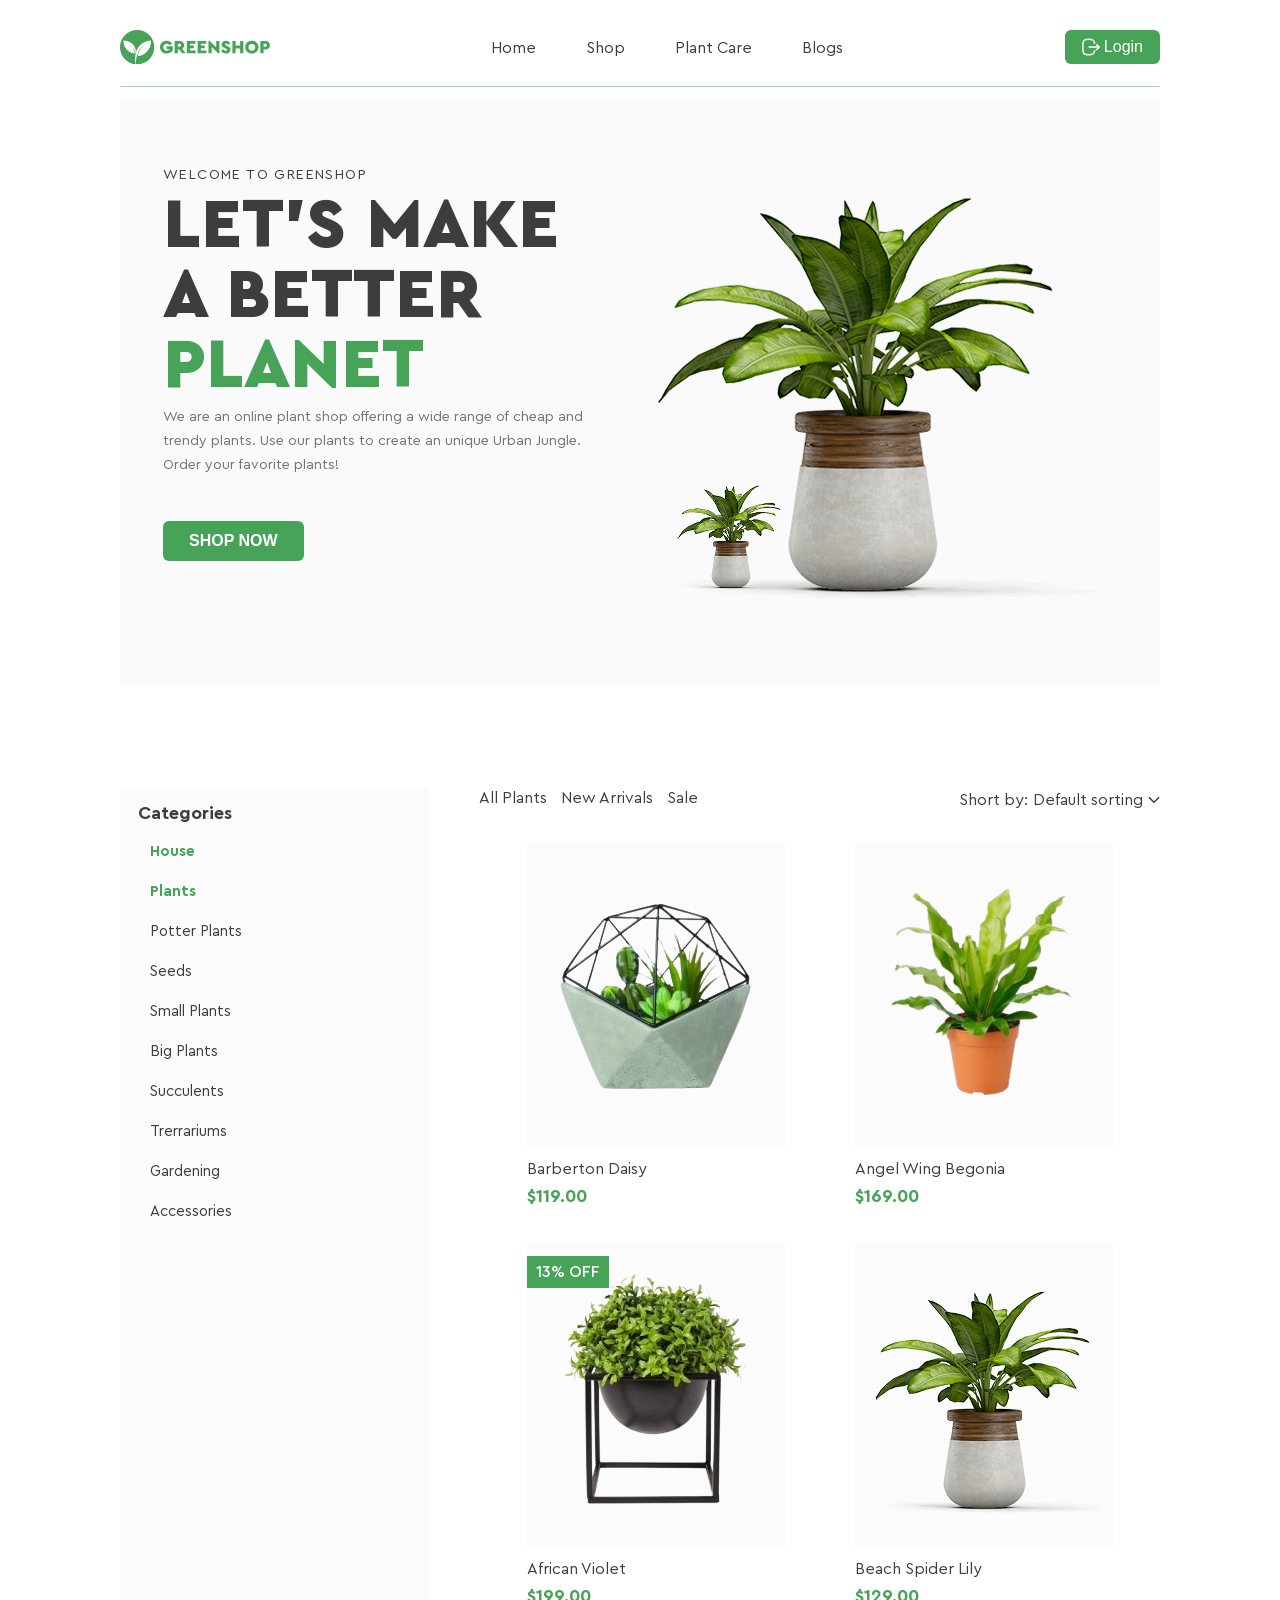
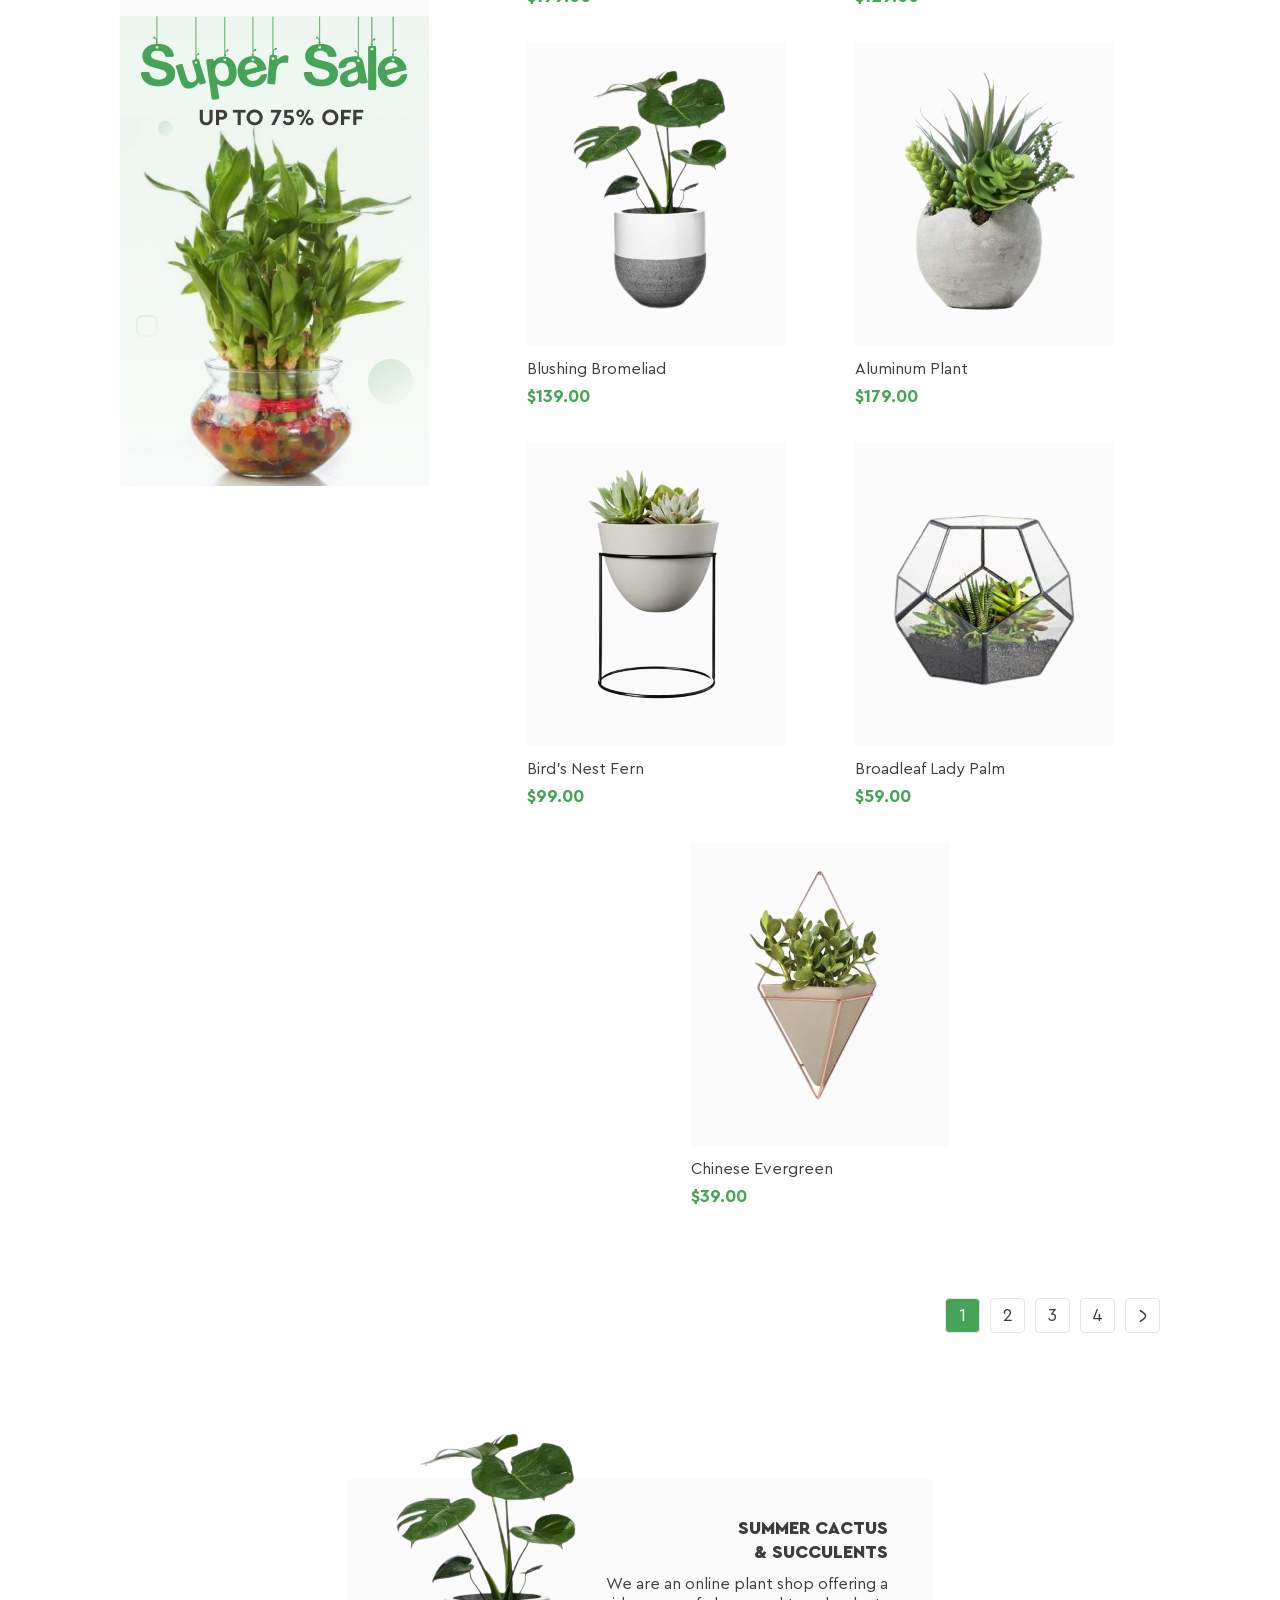
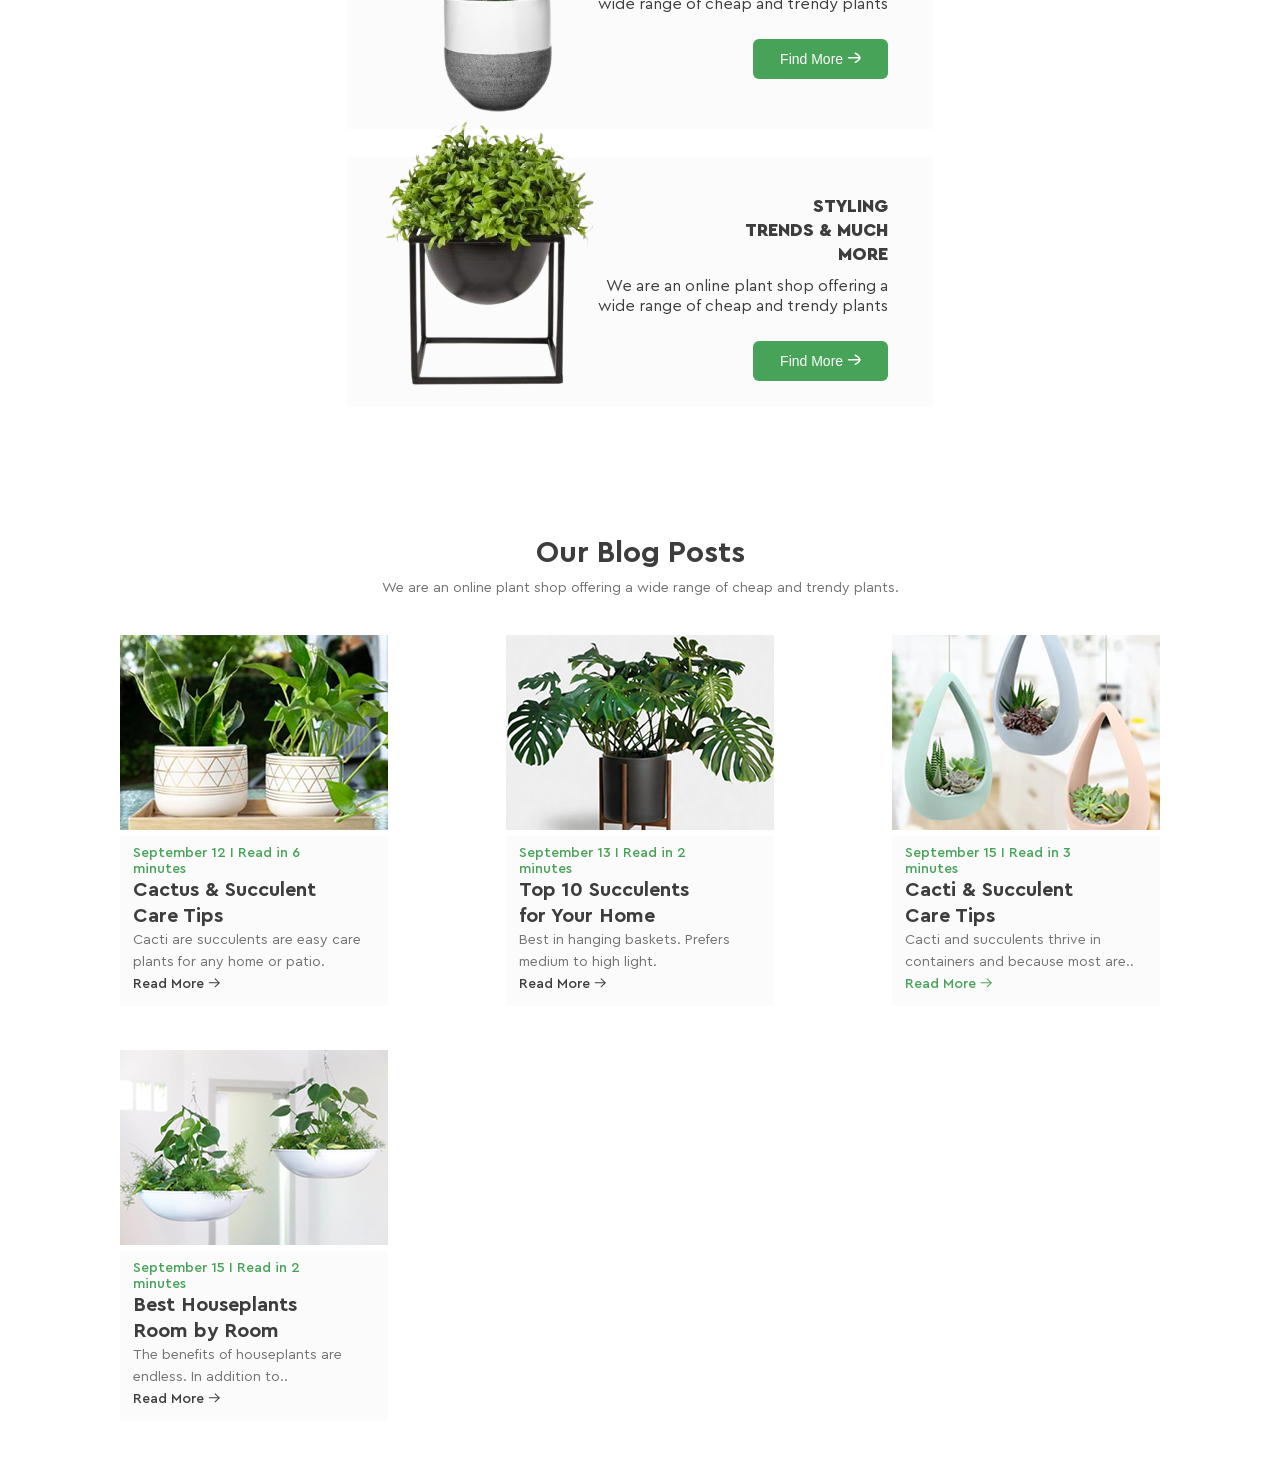
==== commit 22ddef37: "dasdaw" ====
--- a/index.html
+++ b/index.html
@@ -32,59 +32,26 @@
             <ul class="nav">
                 <li class="nav-items active">
                     Home
-                    <div class="menu_1">
-                        <div><span>Drainage</span></div>
-                        <div><span>Fungicides</span></div>
-                        <div><span>Fertilizer</span></div>
-                        <div class="last-menu-li">
+                </li>
+                <li class="nav-items">
+                    Shop
+                </li>
+                <li class="nav-items list3-in-nav">
+                    <a href="#">Plant Care</a>
+                    <ul class="menu_1">
+                        <li>Drainage</li>
+                        <li>Fungicides</li>
+                        <li>Fertilizer</li>
+                        <li class="last-menu-li">
                             <span>Priming</span>
                             <svg xmlns="http://www.w3.org/2000/svg" width="7" height="10" viewBox="0 0 7 10" fill="none">
                                 <path d="M1.14228 0.945805C0.909014 0.730097 0.908201 0.379612 1.14046 0.162973C1.35161 -0.0339699 1.68269 -0.0524979 1.9164 0.107825L1.98337 0.161288L6.79132 4.60737C7.00401 4.80406 7.02336 5.11265 6.84935 5.32969L6.79135 5.39186L1.9834 9.83868C1.75016 10.0544 1.37278 10.0537 1.1405 9.83706C0.929333 9.64013 0.910782 9.33257 1.08439 9.1162L1.14224 9.05423L5.52584 4.99941L1.14228 0.945805Z" fill="#3D3D3D"/>
                             </svg>
-                        </div>
-                    </div>
-                </li>
-                <li class="nav-items">
-                    Shop
-                    <div class="menu_1">
-                        <div><span>Drainage</span></div>
-                        <div><span>Fungicides</span></div>
-                        <div><span>Fertilizer</span></div>
-                        <div class="last-menu-li">
-                            <span>Priming</span>
-                            <svg xmlns="http://www.w3.org/2000/svg" width="7" height="10" viewBox="0 0 7 10" fill="none">
-                                <path d="M1.14228 0.945805C0.909014 0.730097 0.908201 0.379612 1.14046 0.162973C1.35161 -0.0339699 1.68269 -0.0524979 1.9164 0.107825L1.98337 0.161288L6.79132 4.60737C7.00401 4.80406 7.02336 5.11265 6.84935 5.32969L6.79135 5.39186L1.9834 9.83868C1.75016 10.0544 1.37278 10.0537 1.1405 9.83706C0.929333 9.64013 0.910782 9.33257 1.08439 9.1162L1.14224 9.05423L5.52584 4.99941L1.14228 0.945805Z" fill="#3D3D3D"/>
-                            </svg>
-                        </div>
-                    </div>
-                </li>
-                <li class="nav-items">
-                    Plant Care
-                    <div class="menu_1">
-                        <div><span>Drainage</span></div>
-                        <div><span>Fungicides</span></div>
-                        <div><span>Fertilizer</span></div>
-                        <div class="last-menu-li">
-                            <span>Priming</span>
-                            <svg xmlns="http://www.w3.org/2000/svg" width="7" height="10" viewBox="0 0 7 10" fill="none">
-                                <path d="M1.14228 0.945805C0.909014 0.730097 0.908201 0.379612 1.14046 0.162973C1.35161 -0.0339699 1.68269 -0.0524979 1.9164 0.107825L1.98337 0.161288L6.79132 4.60737C7.00401 4.80406 7.02336 5.11265 6.84935 5.32969L6.79135 5.39186L1.9834 9.83868C1.75016 10.0544 1.37278 10.0537 1.1405 9.83706C0.929333 9.64013 0.910782 9.33257 1.08439 9.1162L1.14224 9.05423L5.52584 4.99941L1.14228 0.945805Z" fill="#3D3D3D"/>
-                            </svg>
-                        </div>
-                    </div>
+                        </li>
+                    </ul>
                 </li>
                 <li class="nav-items">
                     Blogs
-                    <div class="menu_1">
-                        <div><span>Drainage</span></div>
-                        <div><span>Fungicides</span></div>
-                        <div><span>Fertilizer</span></div>
-                        <div class="last-menu-li">
-                            <span>Priming</span>
-                            <svg xmlns="http://www.w3.org/2000/svg" width="7" height="10" viewBox="0 0 7 10" fill="none">
-                                <path d="M1.14228 0.945805C0.909014 0.730097 0.908201 0.379612 1.14046 0.162973C1.35161 -0.0339699 1.68269 -0.0524979 1.9164 0.107825L1.98337 0.161288L6.79132 4.60737C7.00401 4.80406 7.02336 5.11265 6.84935 5.32969L6.79135 5.39186L1.9834 9.83868C1.75016 10.0544 1.37278 10.0537 1.1405 9.83706C0.929333 9.64013 0.910782 9.33257 1.08439 9.1162L1.14224 9.05423L5.52584 4.99941L1.14228 0.945805Z" fill="#3D3D3D"/>
-                            </svg>
-                        </div>
-                    </div>
                 </li>
             </ul>
             <button class="login-button">
--- a/css/main.css
+++ b/css/main.css
@@ -44,7 +44,7 @@
   gap: 50px;
 }
 
-.nav-items {
+.nav-items, .list3-in-nav {
   font-weight: 400;
   color: #3D3D3D;
   font-size: 16px;
@@ -66,14 +66,14 @@
   left: -56px;
 }
 
-.nav-items:hover > .menu_1 {
+.list3-in-nav:hover > .menu_1 {
   display: block;
   position: absolute;
   width: 188px;
   background-color: #EDF6EE;
 }
 
-.menu_1 div {
+.menu_1 > li {
   padding: 7px 0px 8px 14px;
   color: #3D3D3D;
   font-family: "Encode Sans Expanded";
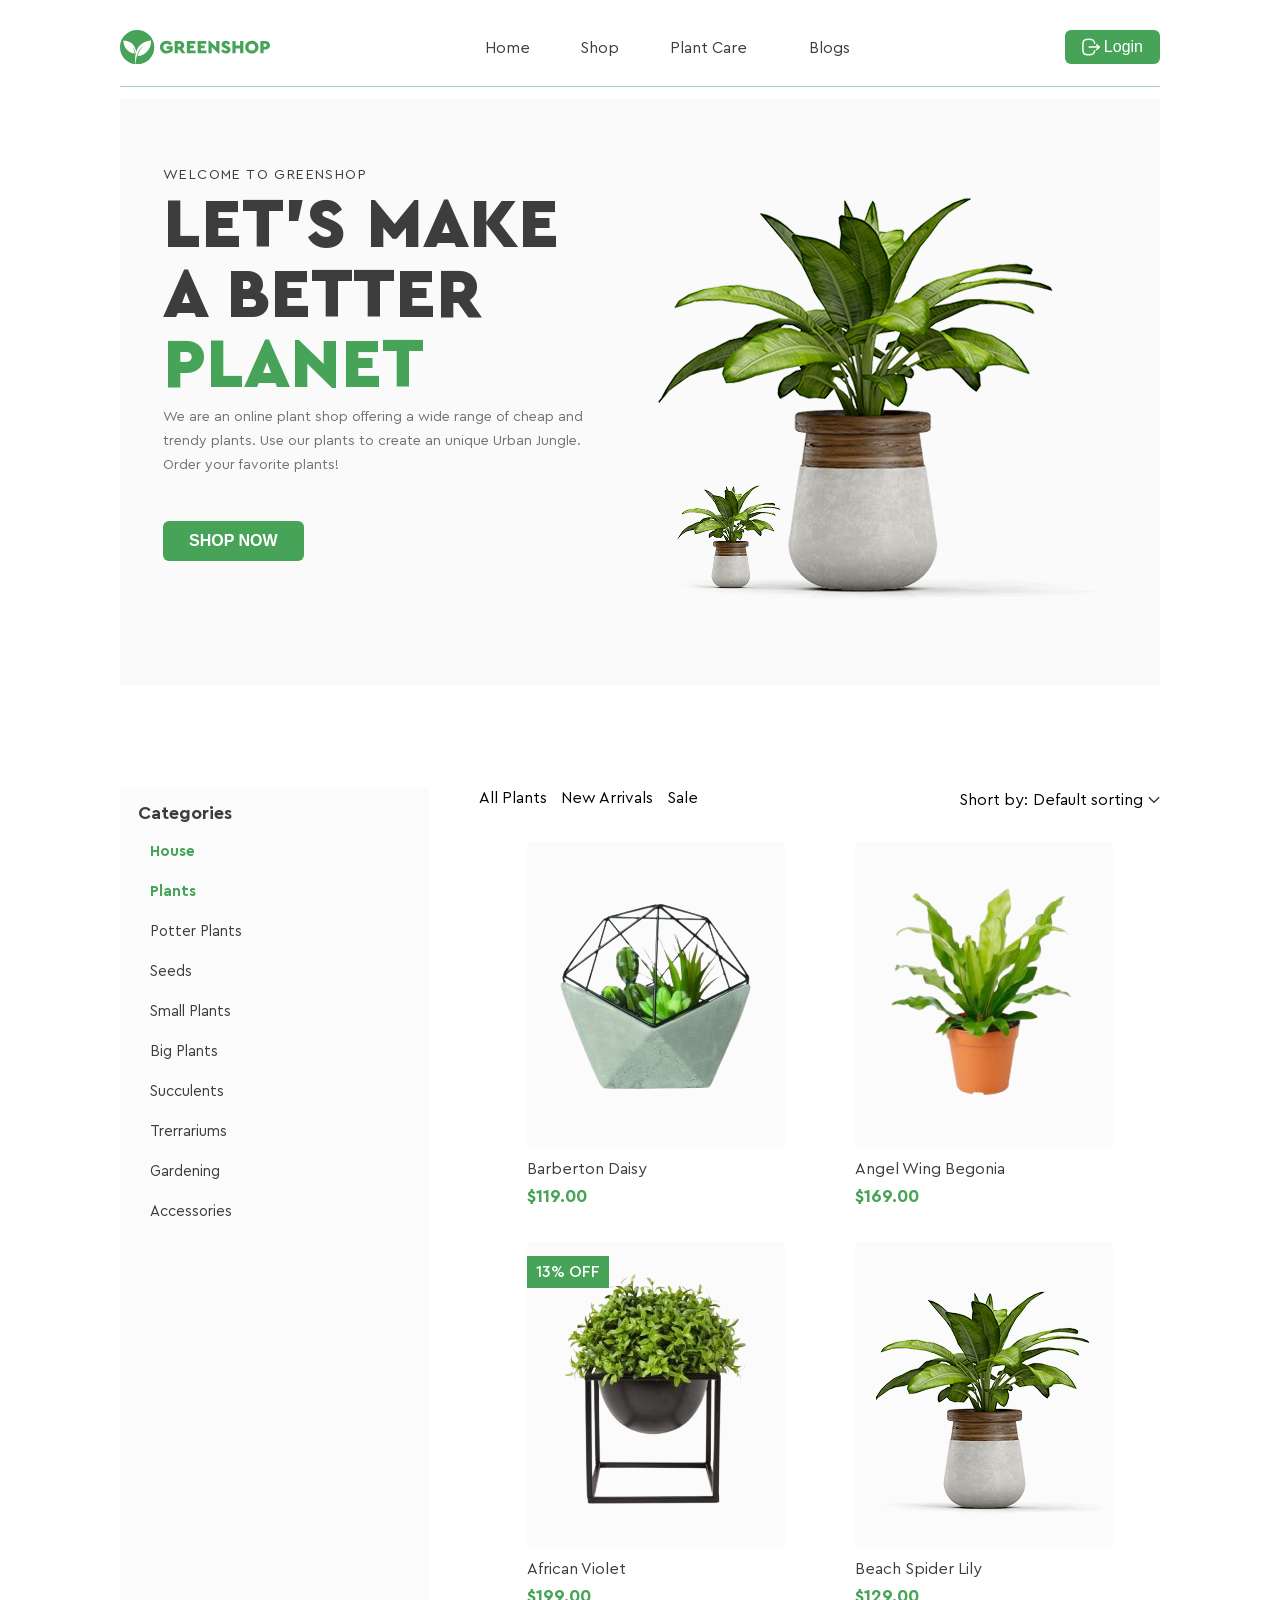
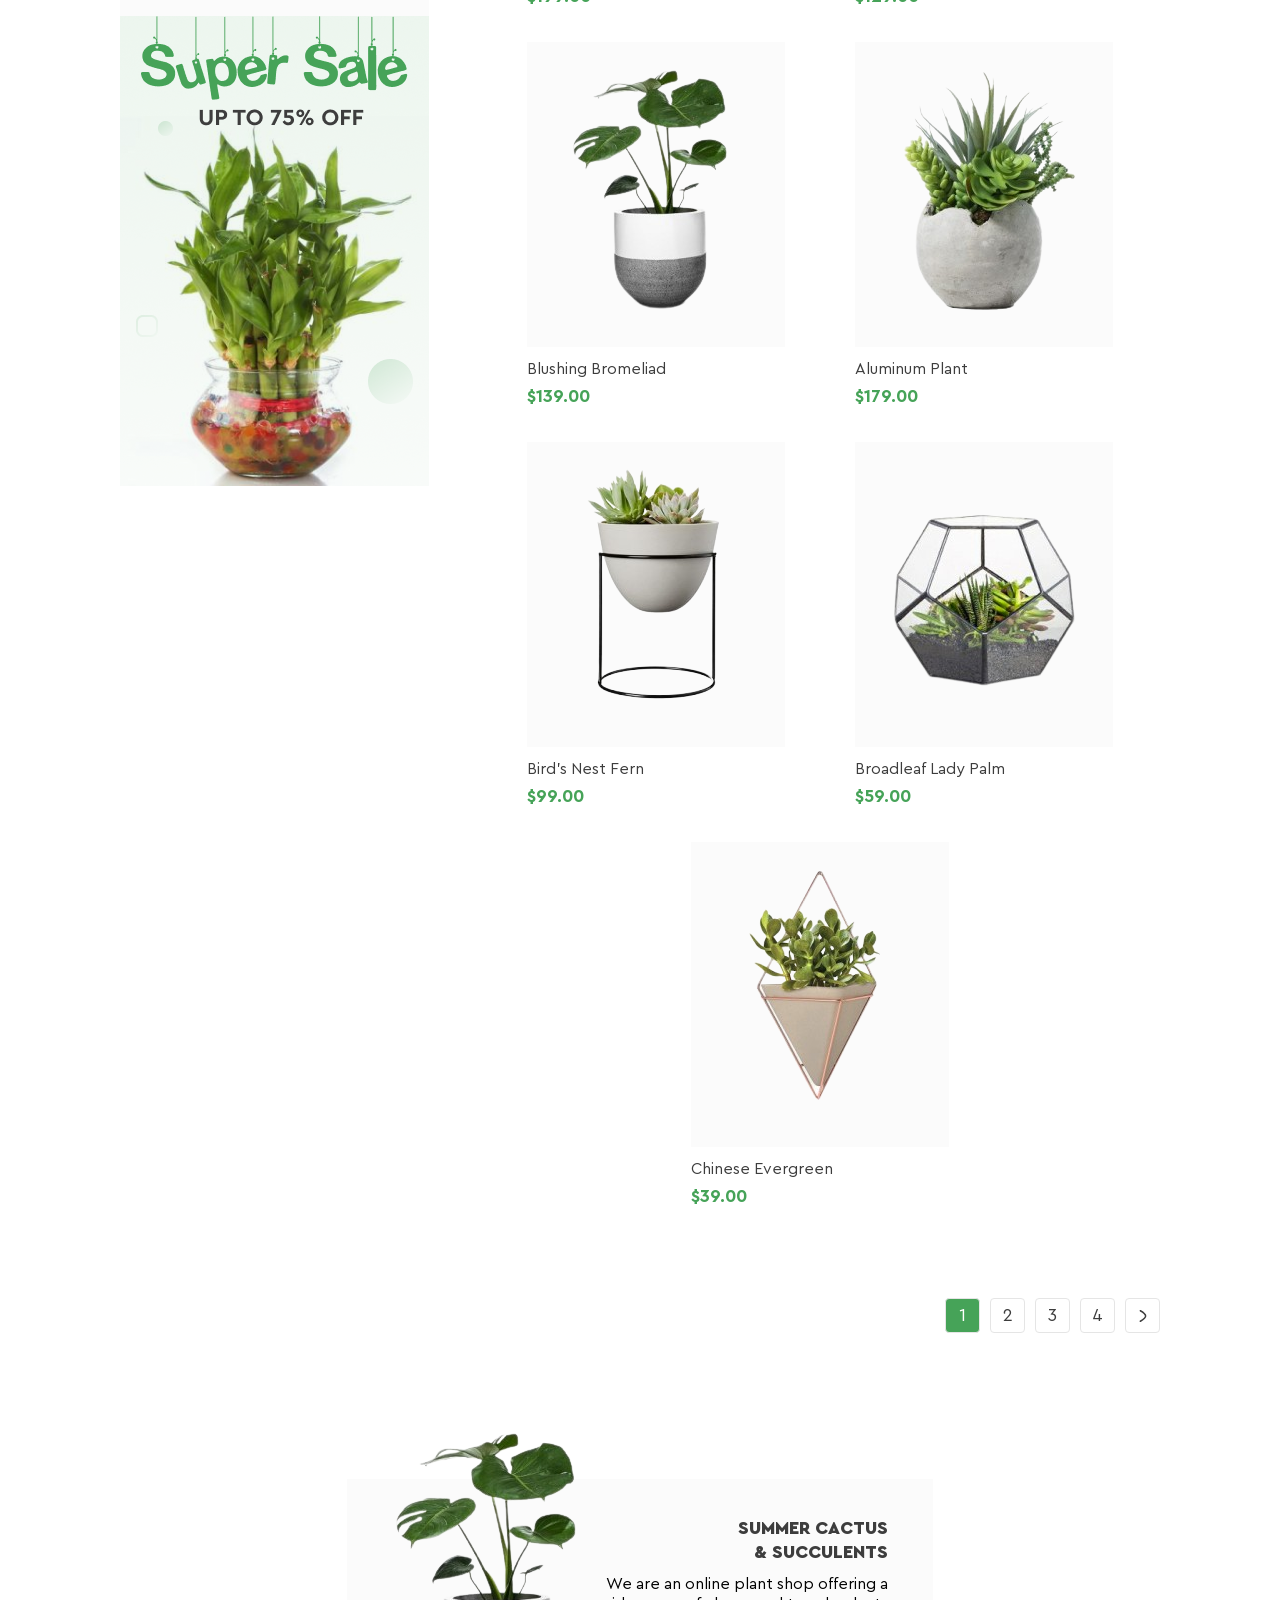
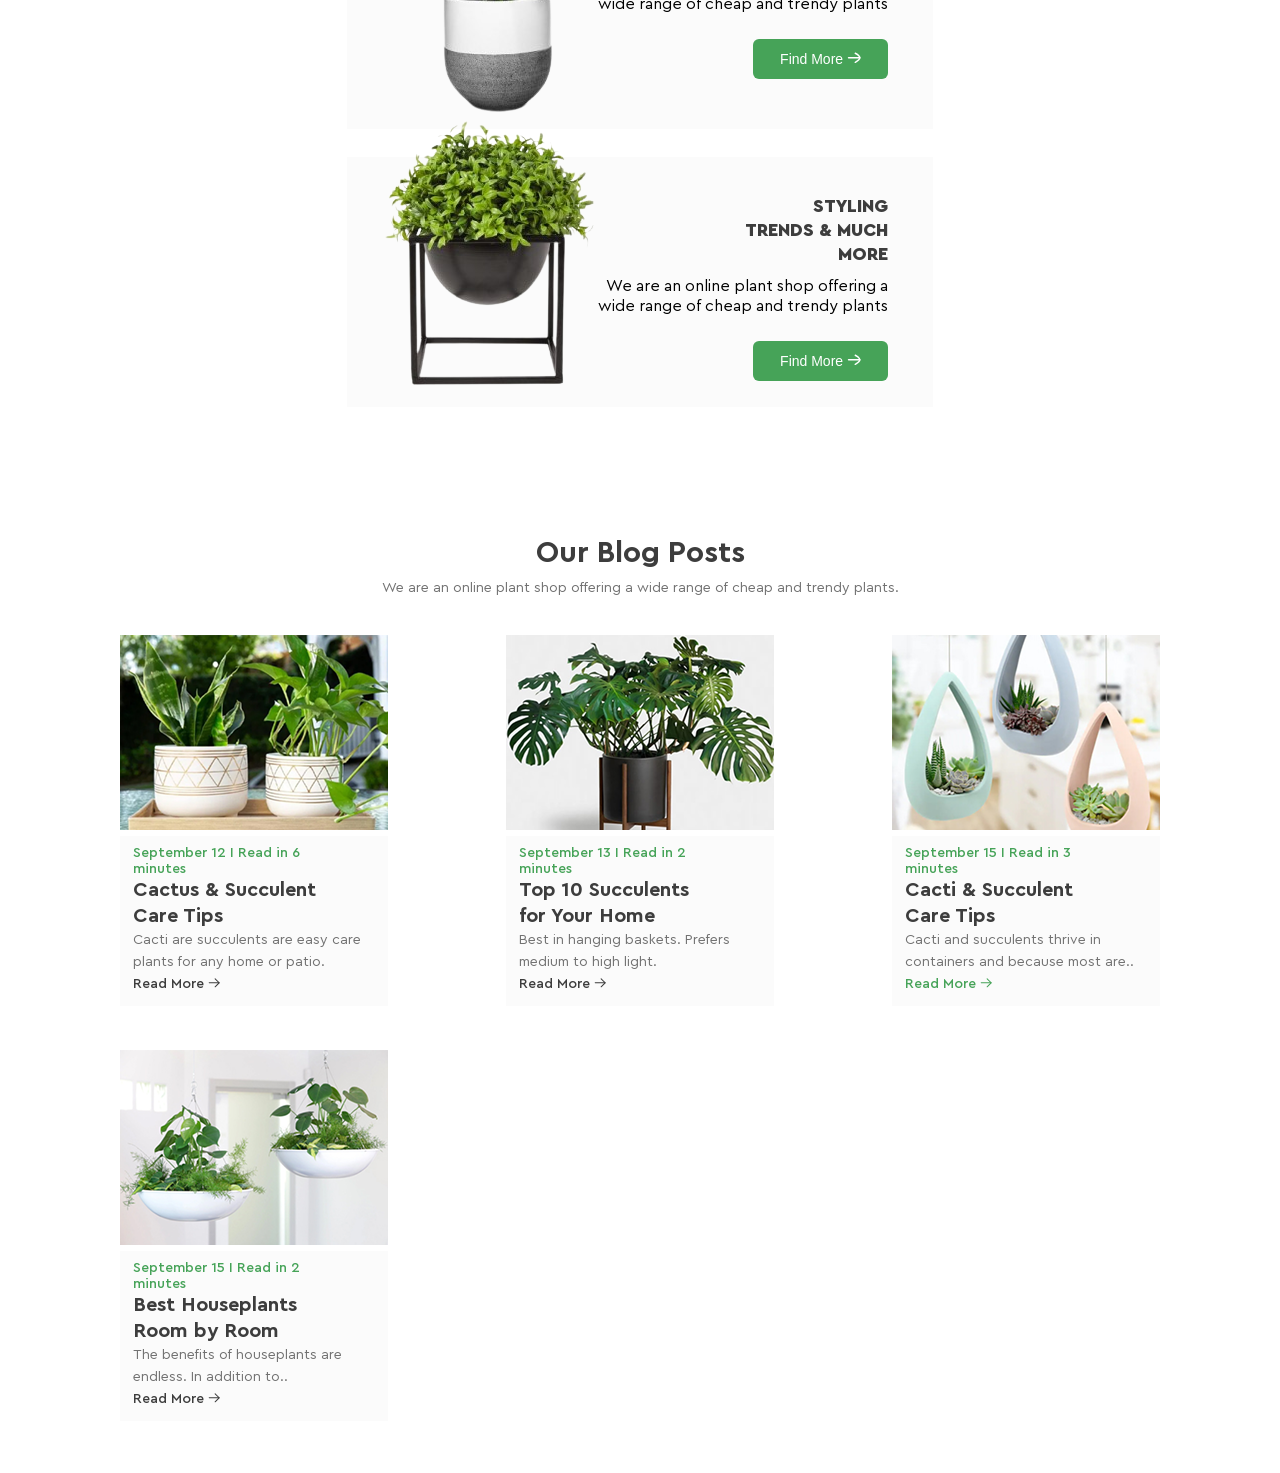
==== commit 8c95eb78: "add more 1 menu" ====
--- a/index.html
+++ b/index.html
@@ -43,10 +43,18 @@
                         <li>Fungicides</li>
                         <li>Fertilizer</li>
                         <li class="last-menu-li">
-                            <span>Priming</span>
+                            <span >Priming</span>
                             <svg xmlns="http://www.w3.org/2000/svg" width="7" height="10" viewBox="0 0 7 10" fill="none">
                                 <path d="M1.14228 0.945805C0.909014 0.730097 0.908201 0.379612 1.14046 0.162973C1.35161 -0.0339699 1.68269 -0.0524979 1.9164 0.107825L1.98337 0.161288L6.79132 4.60737C7.00401 4.80406 7.02336 5.11265 6.84935 5.32969L6.79135 5.39186L1.9834 9.83868C1.75016 10.0544 1.37278 10.0537 1.1405 9.83706C0.929333 9.64013 0.910782 9.33257 1.08439 9.1162L1.14224 9.05423L5.52584 4.99941L1.14228 0.945805Z" fill="#3D3D3D"/>
                             </svg>
+                            <ul class="menu_Priming">
+                                <li>Universal</li>
+                                <li>For Ficus</li>
+                                <li>For Cacti</li>
+                                <li>For Citrus</li>
+                                <li>For those in bloom</li>
+                                <li>For Orchids</li>
+                            </ul>
                         </li>
                     </ul>
                 </li>
--- a/css/main.css
+++ b/css/main.css
@@ -54,9 +54,19 @@
   position: relative;
 }
 
+.list3-in-nav {
+  width: 90px;
+  padding-left: 1px;
+}
+
+.list3-in-nav > a {
+  color: #3D3D3D;
+}
+
 .nav-items:hover {
   font-weight: 700;
   border-bottom: 3px solid #46A358;
+  padding-left: 0px;
 }
 
 .menu_1 {
@@ -64,6 +74,7 @@
   position: absolute;
   top: 69px;
   left: -56px;
+  position: relative;
 }
 
 .list3-in-nav:hover > .menu_1 {
@@ -99,6 +110,32 @@
   margin-bottom: auto;
 }
 
+.menu_Priming {
+  position: absolute;
+  top: 0px;
+  left: 190px;
+  display: none;
+}
+
+.menu_Priming > li {
+  padding: 7px 14px 8px;
+  background: #EDF6EE;
+  color: #3D3D3D;
+  font-size: 16px;
+  font-weight: 400;
+}
+
+.last-menu-li:hover > .menu_Priming {
+  width: 178px;
+  display: block;
+}
+
+.last-menu-li:hover {
+  background: #1A712A;
+  font-weight: 700;
+  color: #fff;
+}
+
 /* buner */
 .main-buner {
   background: linear-gradient(98deg, rgba(245, 245, 245, 0.5) -23.46%, rgba(245, 245, 245, 0.5) 107.51%);
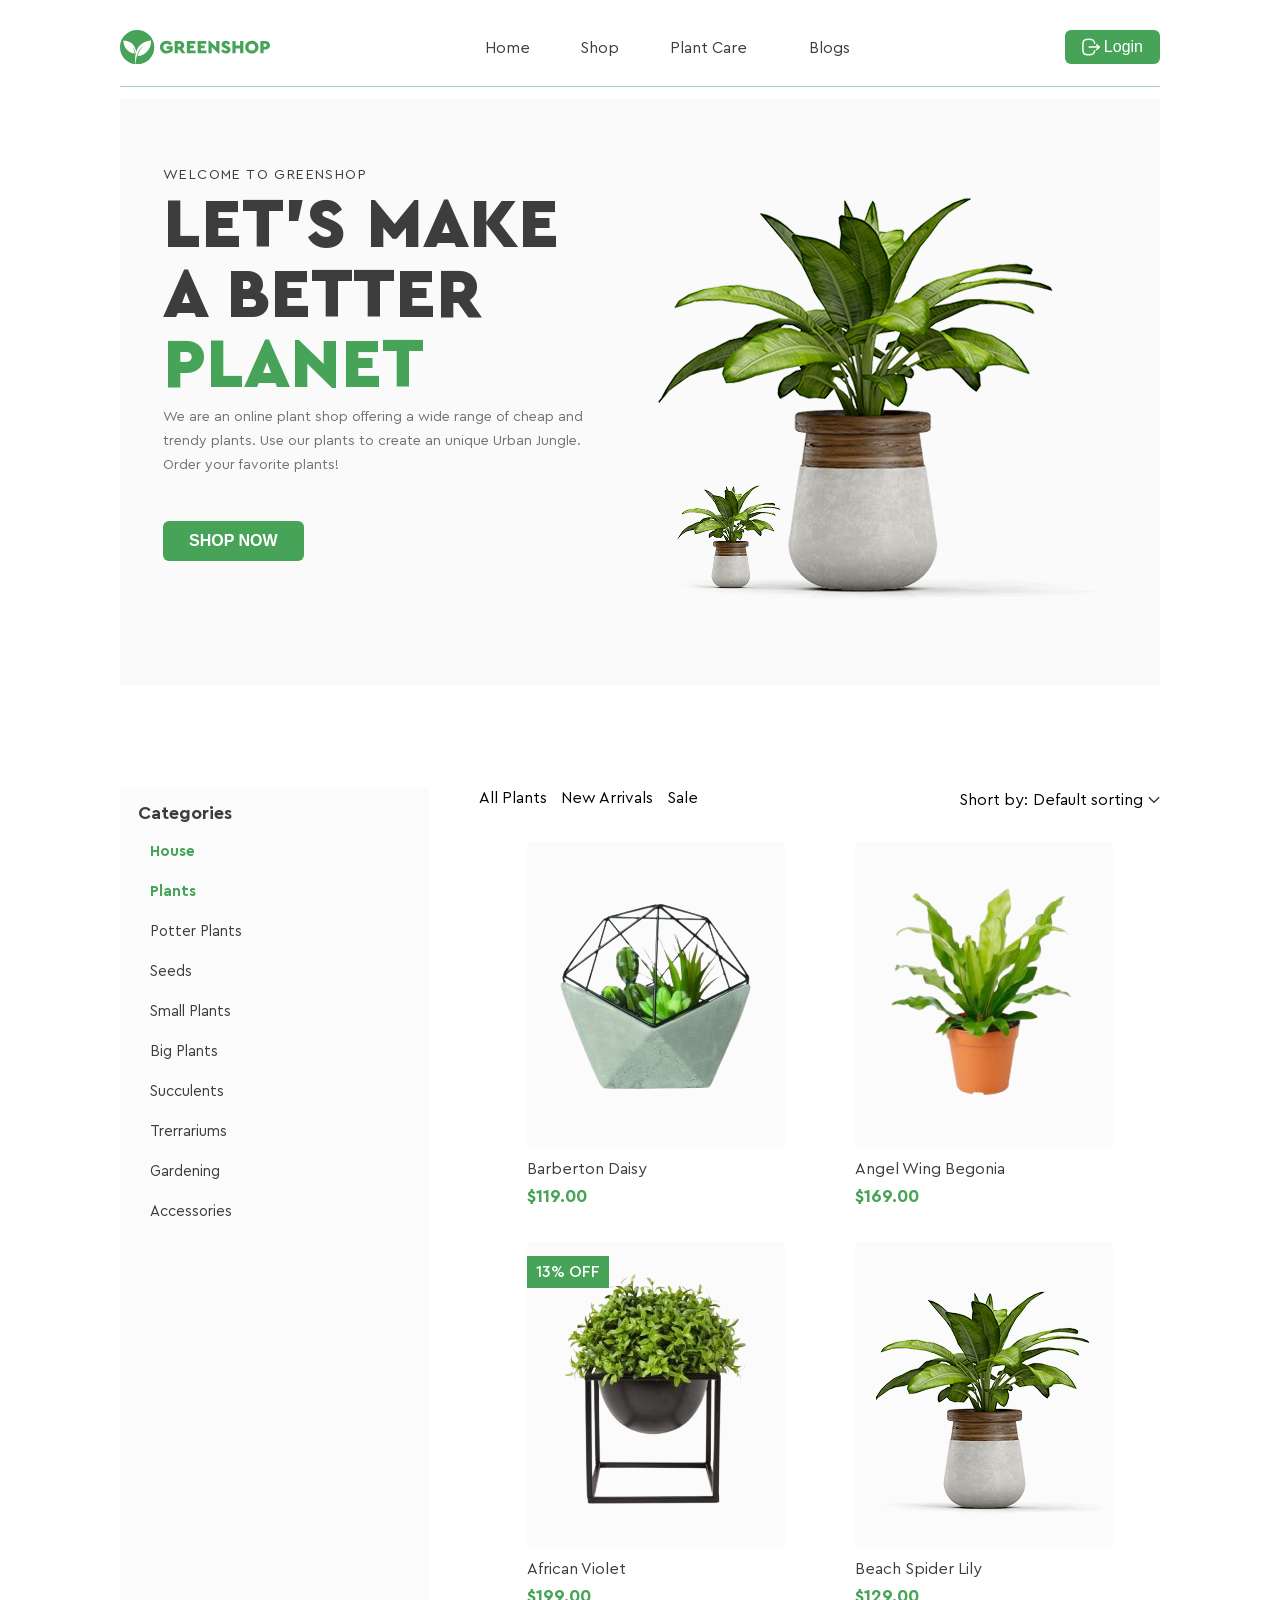
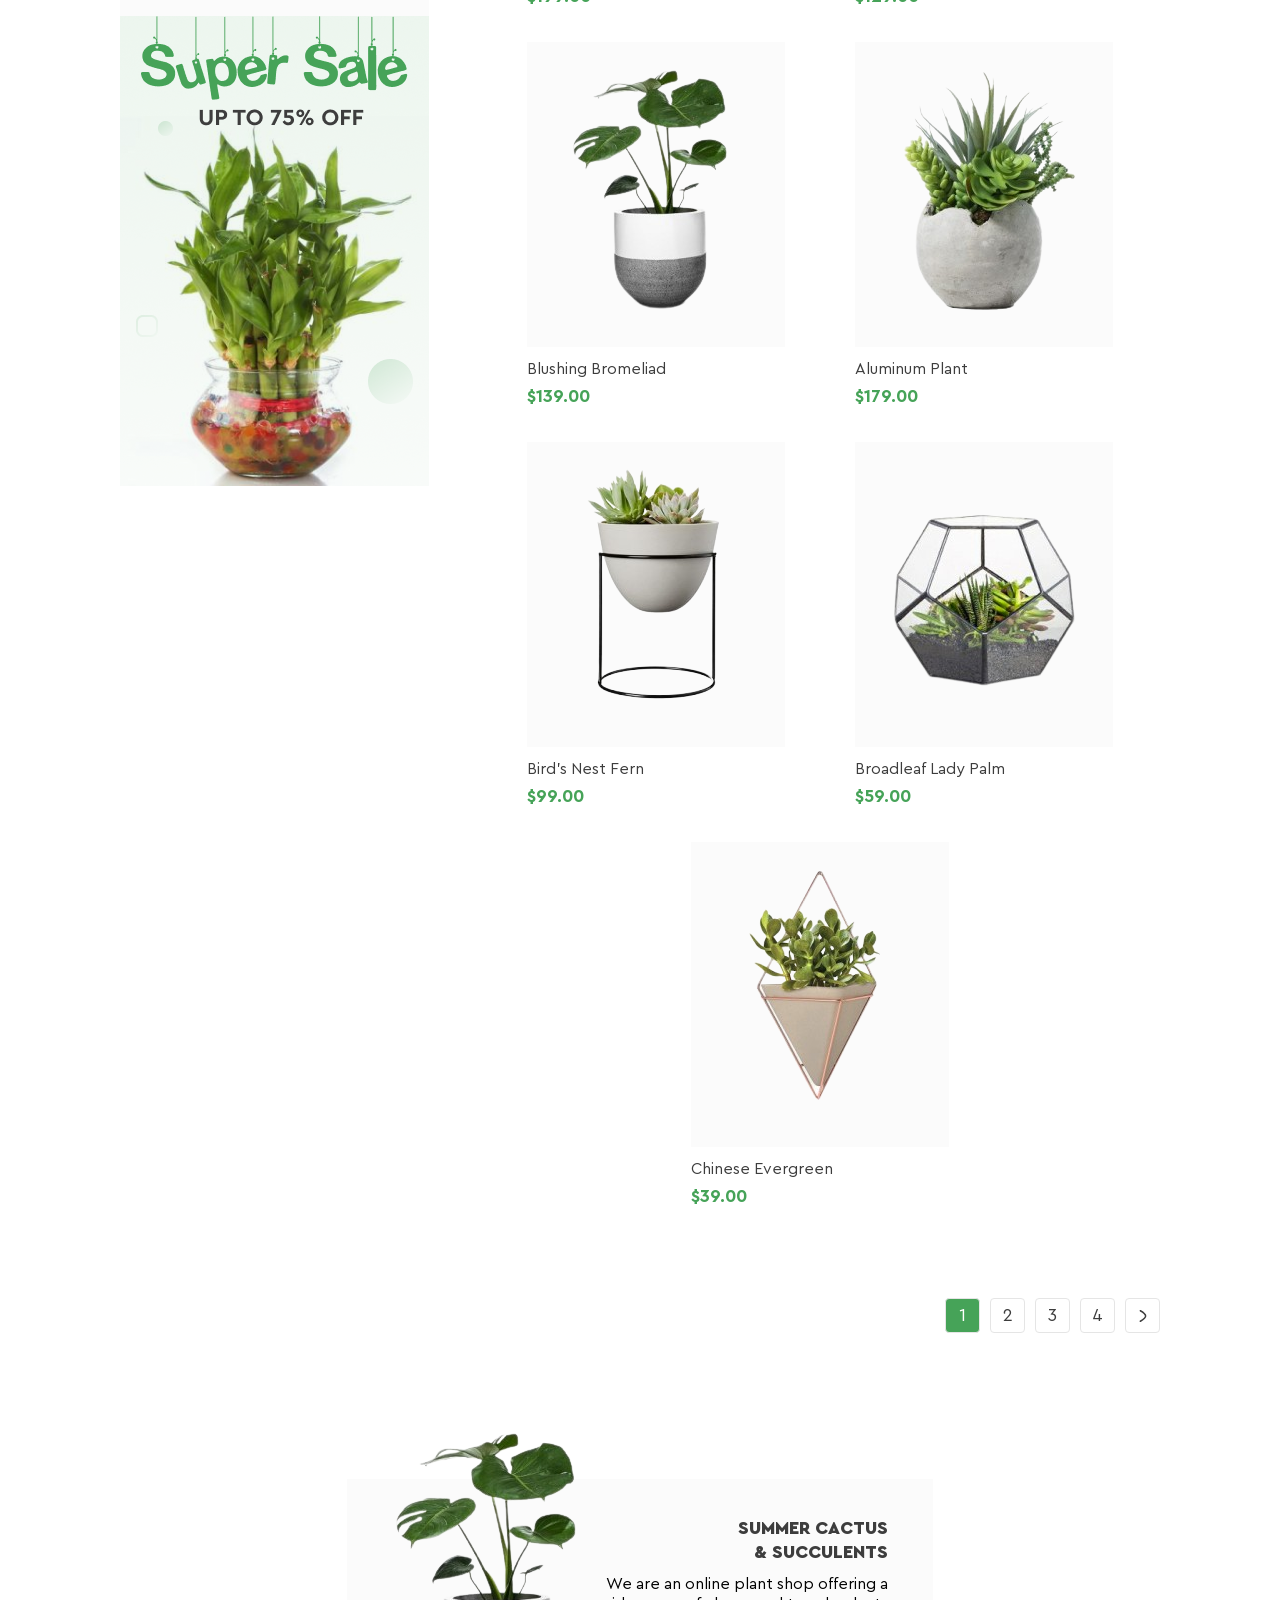
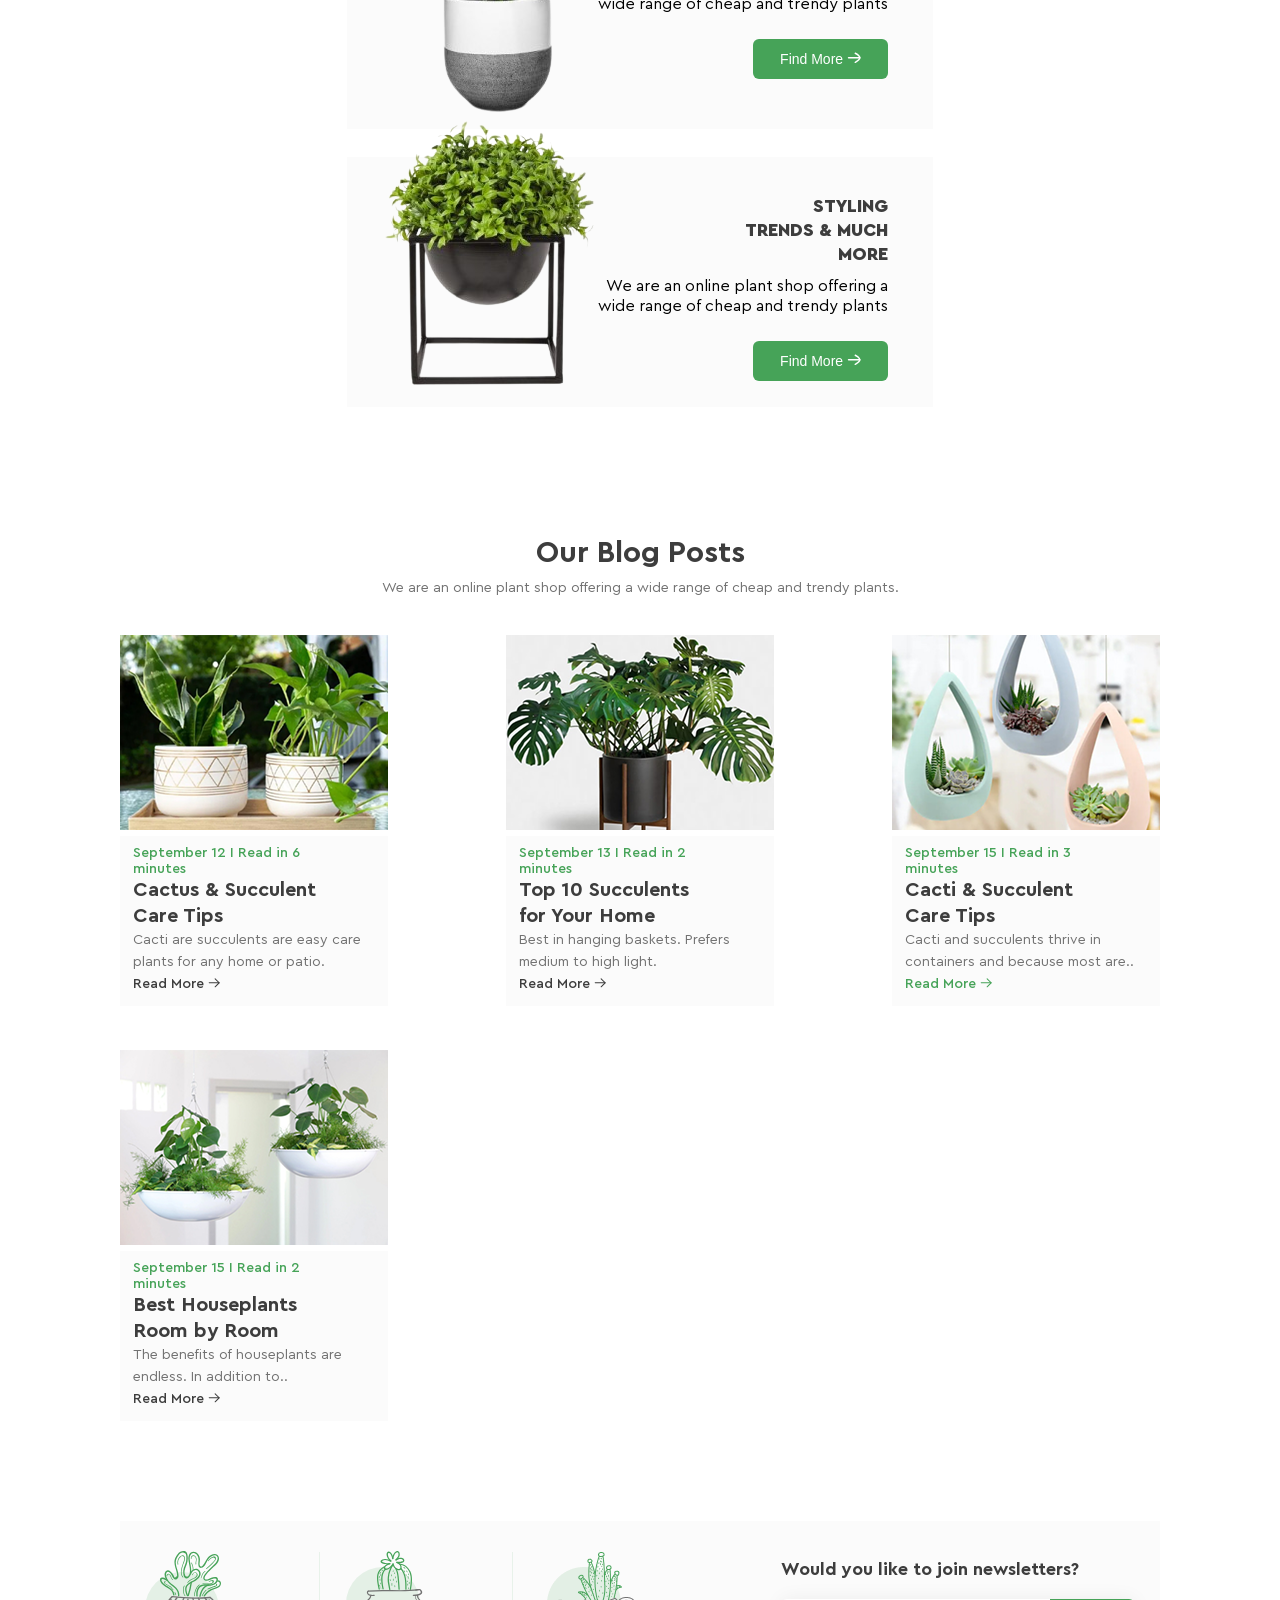
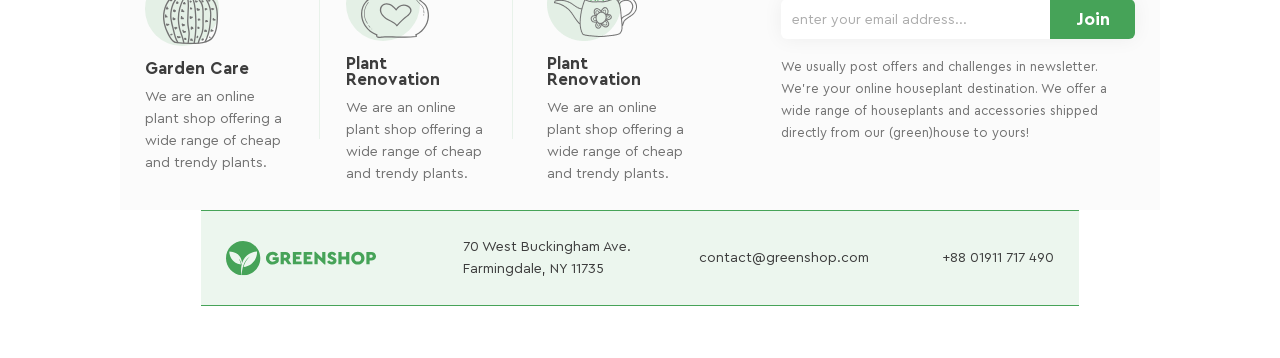
==== commit 1a004d0c: "fix menu hover" ====
--- a/index.html
+++ b/index.html
@@ -38,25 +38,29 @@
                 </li>
                 <li class="nav-items list3-in-nav">
                     <a href="#">Plant Care</a>
-                    <ul class="menu_1">
-                        <li>Drainage</li>
-                        <li>Fungicides</li>
-                        <li>Fertilizer</li>
-                        <li class="last-menu-li">
-                            <span >Priming</span>
-                            <svg xmlns="http://www.w3.org/2000/svg" width="7" height="10" viewBox="0 0 7 10" fill="none">
-                                <path d="M1.14228 0.945805C0.909014 0.730097 0.908201 0.379612 1.14046 0.162973C1.35161 -0.0339699 1.68269 -0.0524979 1.9164 0.107825L1.98337 0.161288L6.79132 4.60737C7.00401 4.80406 7.02336 5.11265 6.84935 5.32969L6.79135 5.39186L1.9834 9.83868C1.75016 10.0544 1.37278 10.0537 1.1405 9.83706C0.929333 9.64013 0.910782 9.33257 1.08439 9.1162L1.14224 9.05423L5.52584 4.99941L1.14228 0.945805Z" fill="#3D3D3D"/>
-                            </svg>
-                            <ul class="menu_Priming">
-                                <li>Universal</li>
-                                <li>For Ficus</li>
-                                <li>For Cacti</li>
-                                <li>For Citrus</li>
-                                <li>For those in bloom</li>
-                                <li>For Orchids</li>
-                            </ul>
-                        </li>
-                    </ul>
+                    <div class="menu_1-div">
+                        <ul class="menu_1">
+                            <li>Drainage</li>
+                            <li>Fungicides</li>
+                            <li>Fertilizer</li>
+                            <li class="last-menu-li">
+                                <span >Priming</span>
+                                <svg xmlns="http://www.w3.org/2000/svg" width="7" height="10" viewBox="0 0 7 10" fill="none">
+                                    <path d="M1.14228 0.945805C0.909014 0.730097 0.908201 0.379612 1.14046 0.162973C1.35161 -0.0339699 1.68269 -0.0524979 1.9164 0.107825L1.98337 0.161288L6.79132 4.60737C7.00401 4.80406 7.02336 5.11265 6.84935 5.32969L6.79135 5.39186L1.9834 9.83868C1.75016 10.0544 1.37278 10.0537 1.1405 9.83706C0.929333 9.64013 0.910782 9.33257 1.08439 9.1162L1.14224 9.05423L5.52584 4.99941L1.14228 0.945805Z" fill="#3D3D3D"/>
+                                </svg>
+                                <div class="menu_Priming-div">
+                                    <ul class="menu_Priming">
+                                        <li>Universal</li>
+                                        <li>For Ficus</li>
+                                        <li>For Cacti</li>
+                                        <li>For Citrus</li>
+                                        <li>For those in bloom</li>
+                                        <li>For Orchids</li>
+                                    </ul>
+                                </div>
+                            </li>
+                        </ul>
+                    </div>
                 </li>
                 <li class="nav-items">
                     Blogs
@@ -589,6 +593,91 @@
                 </div>
             </div>
         </div>
+        <div class="background">
+            <div class="div1-in-background">
+                <div class="Garden-Care">
+                    <div class="ananas-svg-box">
+                        <div class="svg-ananas1"></div>
+                        <div class="svg-ananas2"></div>
+                        <div class="svg-ananas3"></div>
+                    </div>
+                    <div class="text1-in-ananansdiv">Garden Care</div>
+                    <div class="text2-in-ananansdiv">We are an online plant shop offering a wide range of cheap and trendy plants.</div>
+                </div>
+
+                <div class="Rectangle-greenline"></div>
+
+                <div class="Plant-Renovation">
+                    <div class="kaktus-svg-box">
+                        <div class="svg-kaktus1"></div>
+                        <div class="svg-kaktus2"></div>
+                        <div class="svg-kaktus3"></div>
+                    </div>
+                    <div class="text1-in-kaktusdiv">Plant Renovation</div>
+                    <div class="text2-in-kaktusdiv">We are an online plant shop offering a wide range of cheap and trendy plants.</div>
+                </div>
+
+                <div class="Rectangle-greenline"></div>
+
+                <div class="Watering-Graden">
+                    <div class="leika-svg-box">
+                        <div class="svg-leika1"></div>
+                        <div class="svg-leika2"></div>
+                        <div class="svg-leika3"></div>
+                    </div>
+                    <div class="text1-in-leikadiv">Plant Renovation</div>
+                    <div class="text2-in-leikadiv">We are an online plant shop offering a wide range of cheap and trendy plants.</div>
+                </div>
+
+                <div class="Would-you-like">
+                    <div class="text1-in-Would-you-like">Would you like to join newsletters?</div>
+
+                    <form action="#" class="input-and-joinbutton-form">
+                        <input type="email" placeholder="enter your email address...">
+                        <button type="submit">Join</button>
+                    </form>
+
+                    <div class="text2-in-Would-you-like">We usually post offers and challenges in newsletter. We’re your online houseplant destination. We offer a wide range of houseplants and accessories shipped directly from our (green)house to yours!</div>
+                </div>
+            </div>
+
+            <div class="div2-inbackground">
+                <svg xmlns="http://www.w3.org/2000/svg" width="150" height="35" viewBox="0 0 150 35" fill="none">
+                    <g clip-path="url(#clip0_1_797)">
+                        <path d="M17.15 0C7.67748 0 0 7.67746 0 17.15C0 26.0201 6.73548 33.3175 15.3711 34.207C14.8496 29.9134 15.0436 26.4001 15.7067 23.5135C15.3347 21.7225 14.4898 19.0703 12.5734 17.1864C12.5734 17.1864 13.8348 19.0784 14.5181 21.6214C14.5181 21.6255 14.5221 21.6295 14.5221 21.6335C14.5949 21.9044 14.6596 22.1793 14.7162 22.4623C14.7283 22.527 14.7404 22.5917 14.7526 22.6604C14.8051 22.9515 14.8536 23.2426 14.886 23.5418C5.19513 22.3532 3.12921 13.6569 3.35561 10.3781C13.665 10.9482 15.7754 17.8292 16.0827 22.0985C19.4585 11.0412 30.1843 10.4024 31.0697 10.3781C31.4538 18.8763 25.1509 25.5026 17.6149 26.0807C17.6635 25.8503 17.7201 25.6198 17.7767 25.3934C17.7928 25.3247 17.813 25.26 17.8333 25.1913C17.8777 25.0296 17.9222 24.8679 17.9748 24.7061C17.995 24.6374 18.0192 24.5646 18.0394 24.4959C18.096 24.318 18.1567 24.1442 18.2173 23.9663C18.2335 23.9259 18.2456 23.8854 18.2618 23.845C18.3386 23.6348 18.4195 23.4326 18.5003 23.2305C18.5084 23.2143 18.5125 23.1941 18.5205 23.1779C18.5205 23.1779 18.5205 23.1779 18.5246 23.1779C20.4571 18.5043 24.0229 15.4439 24.0229 15.4439C17.0247 19.4868 15.8441 29.9983 15.6582 34.2231C16.1514 34.2676 16.6446 34.2999 17.15 34.2999C26.6225 34.2999 34.3 26.6225 34.3 17.15C34.3 7.67746 26.6225 0 17.15 0Z" fill="#46A358"/>
+                        <path d="M46.7038 10.7454C48.9719 10.7454 50.8235 11.7197 52.0243 13.4986L49.7764 15.4109C48.9719 14.287 47.9975 13.7048 46.6472 13.7048C44.5691 13.7048 43.2754 15.0713 43.2754 17.1534C43.2754 19.2719 44.6419 20.695 46.8372 20.695C48.0177 20.695 48.9557 20.2826 49.5541 19.5912V19.0091H46.6674V16.2356H52.7763V20.133C52.1941 21.1639 51.3693 21.9887 50.302 22.6234C49.2347 23.242 48.0339 23.5614 46.7038 23.5614C42.9924 23.618 39.9238 20.7313 39.9764 17.1534C39.9198 13.5956 42.9924 10.6888 46.7038 10.7454Z" fill="#46A358"/>
+                        <path d="M61.9577 23.3316L59.1681 19.4908H57.8379V23.3316H54.6157V10.9684H59.4672C62.2204 10.9684 64.246 12.6543 64.246 15.2215C64.246 16.7376 63.5142 17.995 62.2973 18.7429L65.5559 23.3316H61.9577ZM57.8339 16.681H59.4834C60.3809 16.681 60.9631 16.0988 60.9631 15.2215C60.9631 14.3442 60.3809 13.7782 59.4834 13.7782H57.8339V16.681Z" fill="#46A358"/>
+                        <path d="M66.8335 10.9684H75.4126V13.8712H70.0557V15.5773H73.8763V18.2739H70.0557V20.4288H75.639V23.3316H66.8335V10.9684Z" fill="#46A358"/>
+                        <path d="M77.644 10.9684H86.223V13.8712H80.8662V15.5773H84.6867V18.2739H80.8662V20.4288H86.4494V23.3316H77.644V10.9684Z" fill="#46A358"/>
+                        <path d="M99.4194 10.9683V23.5579H98.3884L91.6812 17.057V23.3315H88.459V10.7419H89.4899L96.1971 17.1499V10.9683H99.4194Z" fill="#46A358"/>
+                        <path d="M103.264 19.135C103.996 20.1094 104.764 20.7279 106.017 20.7279C106.862 20.7279 107.291 20.4288 107.291 19.8264C107.291 19.2846 107.008 19.1148 106.034 18.6822L104.76 18.1203C102.718 17.2187 101.631 16.0584 101.631 14.3927C101.631 12.2014 103.43 10.7379 105.957 10.7379C107.998 10.7379 109.442 11.7123 110.19 13.2283L108.035 14.8778C107.436 13.9803 106.875 13.5679 105.993 13.5679C105.318 13.5679 104.889 13.8307 104.889 14.3563C104.889 14.8051 105.152 15.0517 105.957 15.367L107.38 15.9654C109.535 16.867 110.545 17.9505 110.545 19.6929C110.545 22.0904 108.577 23.5539 106.009 23.5539C103.782 23.5539 101.983 22.4866 101.081 20.7805L103.264 19.135Z" fill="#46A358"/>
+                        <path d="M112.393 10.9684H115.615V15.4843H120.131V10.9684H123.353V23.3316H120.131V18.3871H115.615V23.3316H112.393V10.9684Z" fill="#46A358"/>
+                        <path d="M131.843 10.7419C135.442 10.6651 138.607 13.6084 138.53 17.1499C138.603 20.7279 135.442 23.6145 131.843 23.5579C128.229 23.6145 125.116 20.7279 125.193 17.1499C125.116 13.6084 128.229 10.6692 131.843 10.7419ZM131.86 13.7014C129.874 13.7014 128.488 15.1083 128.488 17.1499C128.488 18.1809 128.807 19.0218 129.426 19.6606C130.044 20.2791 130.869 20.5985 131.86 20.5985C133.772 20.5985 135.231 19.2118 135.231 17.1499C135.235 15.1083 133.772 13.7014 131.86 13.7014Z" fill="#46A358"/>
+                        <path d="M140.374 10.9684H145.225C147.979 10.9684 150.004 12.6543 150.004 15.2215C150.004 17.7524 147.926 19.4908 145.225 19.4908H143.596V23.3316H140.374V10.9684ZM145.242 16.681C146.139 16.681 146.721 16.0988 146.721 15.2215C146.721 14.3442 146.139 13.7782 145.242 13.7782H143.592V16.681H145.242Z" fill="#46A358"/>
+                    </g>
+                    <defs>
+                        <clipPath id="clip0_1_797">
+                            <rect width="150" height="34.2999" fill="white"/>
+                        </clipPath>
+                    </defs>
+                </svg>
+
+                <div class="div2_1-inbackground">
+                    <div>70 West Buckingham Ave. Farmingdale, NY 11735</div>
+                </div>
+                
+                <div class="div2_2-inbackground">
+                    <div>contact@greenshop.com</div>
+                </div>
+
+                <div class="div2_3-inbackground">
+                    <div>+88 01911 717 490</div>
+                </div>
+            </div>  
+
+            <div class="div3-inbackground">
+            </div>
+        </div>
     </div>
 </body>
 </html>
--- a/css/main.css
+++ b/css/main.css
@@ -77,13 +77,34 @@
   position: relative;
 }
 
-.list3-in-nav:hover > .menu_1 {
+.list3-in-nav:hover > div > .menu_1 {
   display: block;
   position: absolute;
+  top: 37px;
   width: 188px;
   background-color: #EDF6EE;
 }
 
+.list3-in-nav:hover > .menu_1-div {
+  display: block;
+  position: absolute;
+}
+
+.menu_1-div:hover > .menu_1 {
+  display: block;
+  position: absolute;
+  top: 37px;
+  width: 188px;
+  background-color: #EDF6EE;
+}
+
+.menu_1-div {
+  position: relative;
+  width: 188px;
+  height: 143px;
+  display: none;
+}
+
 .menu_1 > li {
   padding: 7px 0px 8px 14px;
   color: #3D3D3D;
@@ -93,8 +114,13 @@
   align-items: center;
 }
 
-.last-menu-li > span {
-  margin-right: 89px;
+.last-menu-li {
+  display: flex;
+  justify-content: space-between;
+  width: 100%;
+}
+.last-menu-li > svg {
+  margin-right: 13px;
 }
 
 .login-button {
@@ -112,8 +138,6 @@
 
 .menu_Priming {
   position: absolute;
-  top: 0px;
-  left: 190px;
   display: none;
 }
 
@@ -125,15 +149,33 @@
   font-weight: 400;
 }
 
-.last-menu-li:hover > .menu_Priming {
+.last-menu-li:hover > div > .menu_Priming {
   width: 178px;
   display: block;
 }
 
+.last-menu-li:hover .menu_Priming-div {
+  display: block;
+  position: absolute;
+  top: 0px;
+  left: 188px;
+}
+
+.menu_Priming-div {
+  position: relative;
+  width: 188px;
+  height: 143px;
+  display: none;
+  padding-left: 2px;
+}
+
 .last-menu-li:hover {
   background: #1A712A;
   font-weight: 700;
   color: #fff;
+}
+.last-menu-li:hover > svg > path {
+  fill: #fff;
 }
 
 /* buner */
@@ -601,4 +643,291 @@
 
 .rectangle-text4_3 {
   width: 242px;
+}
+
+.background {
+  display: flex;
+  align-items: center;
+  flex-direction: column;
+}
+
+.div1-in-background {
+  padding: 25px;
+  background: #FBFBFB;
+  margin-top: 100px;
+  justify-content: center;
+  display: flex;
+  gap: 26px;
+  max-width: 1200px;
+}
+
+.Rectangle-greenline {
+  margin-top: 6px;
+  height: 187px;
+  width: 1px;
+  background: rgba(70, 163, 88, 0.1);
+}
+
+.Garden-Care {
+  margin-right: 8px;
+}
+
+.ananas-svg-box {
+  position: relative;
+  left: 0px;
+  width: 76px;
+  height: 100px;
+}
+.ananas-svg-box > .svg-ananas1 {
+  background-image: url("../svg/ananas/Ellipse 9.svg");
+  width: 74px;
+  height: 74px;
+  position: absolute;
+  left: 0px;
+  bottom: 0px;
+}
+.ananas-svg-box > .svg-ananas2 {
+  background-image: url("../svg/ananas/Frame-1.svg");
+  width: 61px;
+  height: 46px;
+  position: absolute;
+  right: 0px;
+  bottom: 49px;
+}
+.ananas-svg-box > .svg-ananas3 {
+  background-image: url("../svg/ananas/Frame.svg");
+  width: 55px;
+  height: 48px;
+  position: absolute;
+  right: 3px;
+  bottom: 2px;
+}
+
+.text1-in-ananansdiv {
+  color: #3D3D3D;
+  font-family: "Cera Pro";
+  font-size: 17px;
+  font-weight: 700;
+  line-height: 16px; /* 94.118% */
+  margin-top: 15px;
+}
+
+.text2-in-ananansdiv {
+  color: #727272;
+  font-family: "Cera Pro";
+  font-size: 14px;
+  font-weight: 400;
+  line-height: 22px; /* 157.143% */
+  max-width: 204px;
+  margin-top: 9px;
+}
+
+.Plant-Renovation {
+  margin-left: 1px;
+}
+
+.kaktus-svg-box {
+  position: relative;
+  left: 0px;
+  width: 83px;
+  height: 90px;
+  margin-top: 5px;
+}
+.kaktus-svg-box > .svg-kaktus1 {
+  background-image: url("../svg/kaktus/Ellipse 10.svg");
+  width: 74px;
+  height: 74px;
+  position: absolute;
+  left: 0px;
+  bottom: 0px;
+}
+.kaktus-svg-box > .svg-kaktus2 {
+  background-image: url("../svg/kaktus/Frame-1.svg");
+  width: 35px;
+  height: 39px;
+  position: absolute;
+  right: 17px;
+  top: 0px;
+}
+.kaktus-svg-box > .svg-kaktus3 {
+  background-image: url("../svg/kaktus/Frame.svg");
+  width: 68px;
+  height: 49px;
+  position: absolute;
+  right: 0px;
+  bottom: 3px;
+}
+
+.text1-in-kaktusdiv {
+  color: #3D3D3D;
+  font-family: "Cera Pro";
+  font-size: 17px;
+  font-weight: 700;
+  line-height: 16px; /* 94.118% */
+  margin-top: 15px;
+}
+
+.text2-in-kaktusdiv {
+  color: #727272;
+  font-family: "Cera Pro";
+  font-size: 14px;
+  font-weight: 400;
+  line-height: 22px; /* 157.143% */
+  max-width: 204px;
+  margin-top: 9px;
+}
+
+.Watering-Graden {
+  margin: 0 36px 0 9px;
+}
+
+.leika-svg-box {
+  position: relative;
+  left: 0px;
+  width: 90px;
+  height: 89px;
+  margin-top: 6px;
+}
+.leika-svg-box > .svg-leika1 {
+  background-image: url("../svg/leika/Ellipse 11.png");
+  width: 74px;
+  height: 74px;
+  position: absolute;
+  left: 0px;
+  bottom: 0px;
+}
+.leika-svg-box > .svg-leika2 {
+  background-image: url("../svg/leika/Frame-1.png");
+  width: 83px;
+  height: 40px;
+  position: absolute;
+  right: 0px;
+  bottom: 4px;
+}
+.leika-svg-box > .svg-leika3 {
+  background-image: url("../svg/leika/Frame.png");
+  width: 44px;
+  height: 49px;
+  position: absolute;
+  right: 15px;
+  top: 0px;
+}
+
+.text1-in-leikadiv {
+  color: #3D3D3D;
+  font-family: "Cera Pro";
+  font-size: 17px;
+  font-weight: 700;
+  line-height: 16px; /* 94.118% */
+  margin-top: 15px;
+}
+
+.text2-in-leikadiv {
+  color: #727272;
+  font-family: "Cera Pro";
+  font-size: 14px;
+  font-weight: 400;
+  line-height: 22px; /* 157.143% */
+  max-width: 204px;
+  margin-top: 9px;
+}
+
+.Would-you-like {
+  margin-left: 32px;
+}
+
+.text1-in-Would-you-like {
+  color: #3D3D3D;
+  font-family: "Cera Pro";
+  font-size: 18px;
+  font-weight: 700;
+  margin: 12px 0 18px 0;
+}
+
+.input-and-joinbutton-form {
+  position: relative;
+  width: 354px;
+}
+.input-and-joinbutton-form > input {
+  background: #FFF;
+  box-shadow: 0px 0px 20px 0px rgba(0, 0, 0, 0.06);
+  width: 100%;
+  height: 40px;
+  border-radius: 6px;
+  padding: 12px 11px;
+}
+.input-and-joinbutton-form > input::-moz-placeholder {
+  color: #ACACAC;
+  font-family: "Cera Pro";
+  font-size: 14px;
+  font-weight: 400;
+  line-height: 16px; /* 114.286% */
+}
+.input-and-joinbutton-form > input::placeholder {
+  color: #ACACAC;
+  font-family: "Cera Pro";
+  font-size: 14px;
+  font-weight: 400;
+  line-height: 16px; /* 114.286% */
+}
+.input-and-joinbutton-form > button {
+  background: #46A358;
+  border-radius: 0px 6px 6px 0px;
+  width: 85px;
+  height: 40px;
+  color: #FFF;
+  font-family: "Cera Pro";
+  font-size: 18px;
+  font-weight: 700;
+  line-height: 16px; /* 88.889% */
+  position: absolute;
+  top: 0px;
+  right: 0px;
+}
+
+.text2-in-Would-you-like {
+  color: #727272;
+  font-family: "Cera Pro";
+  font-size: 13px;
+  font-weight: 400;
+  line-height: 22px; /* 169.231% */
+  width: 354px;
+  margin-top: 17px;
+}
+
+.div2-inbackground {
+  background: rgba(70, 163, 88, 0.1);
+  align-items: center;
+  border-top: 1px solid #46A358;
+  border-bottom: 1px solid #46A358;
+  display: flex;
+  padding: 25px;
+}
+.div2-inbackground > .div2_1-inbackground {
+  margin: 0px 60px 0 87px;
+}
+.div2-inbackground > .div2_1-inbackground div {
+  color: #3D3D3D;
+  font-family: "Cera Pro";
+  font-size: 14px;
+  font-weight: 400;
+  line-height: 22px; /* 157.143% */
+  width: 176px;
+}
+.div2-inbackground > .div2_2-inbackground {
+  margin-right: 73px;
+}
+.div2-inbackground > .div2_2-inbackground div {
+  color: #3D3D3D;
+  font-family: "Cera Pro";
+  font-size: 14px;
+  font-weight: 400;
+  line-height: 22px; /* 157.143% */
+}
+.div2-inbackground > .div2_3-inbackground div {
+  color: #3D3D3D;
+  font-family: "Cera Pro";
+  font-size: 14px;
+  font-weight: 400;
+  line-height: 22px; /* 157.143% */
 }/*# sourceMappingURL=main.css.map */
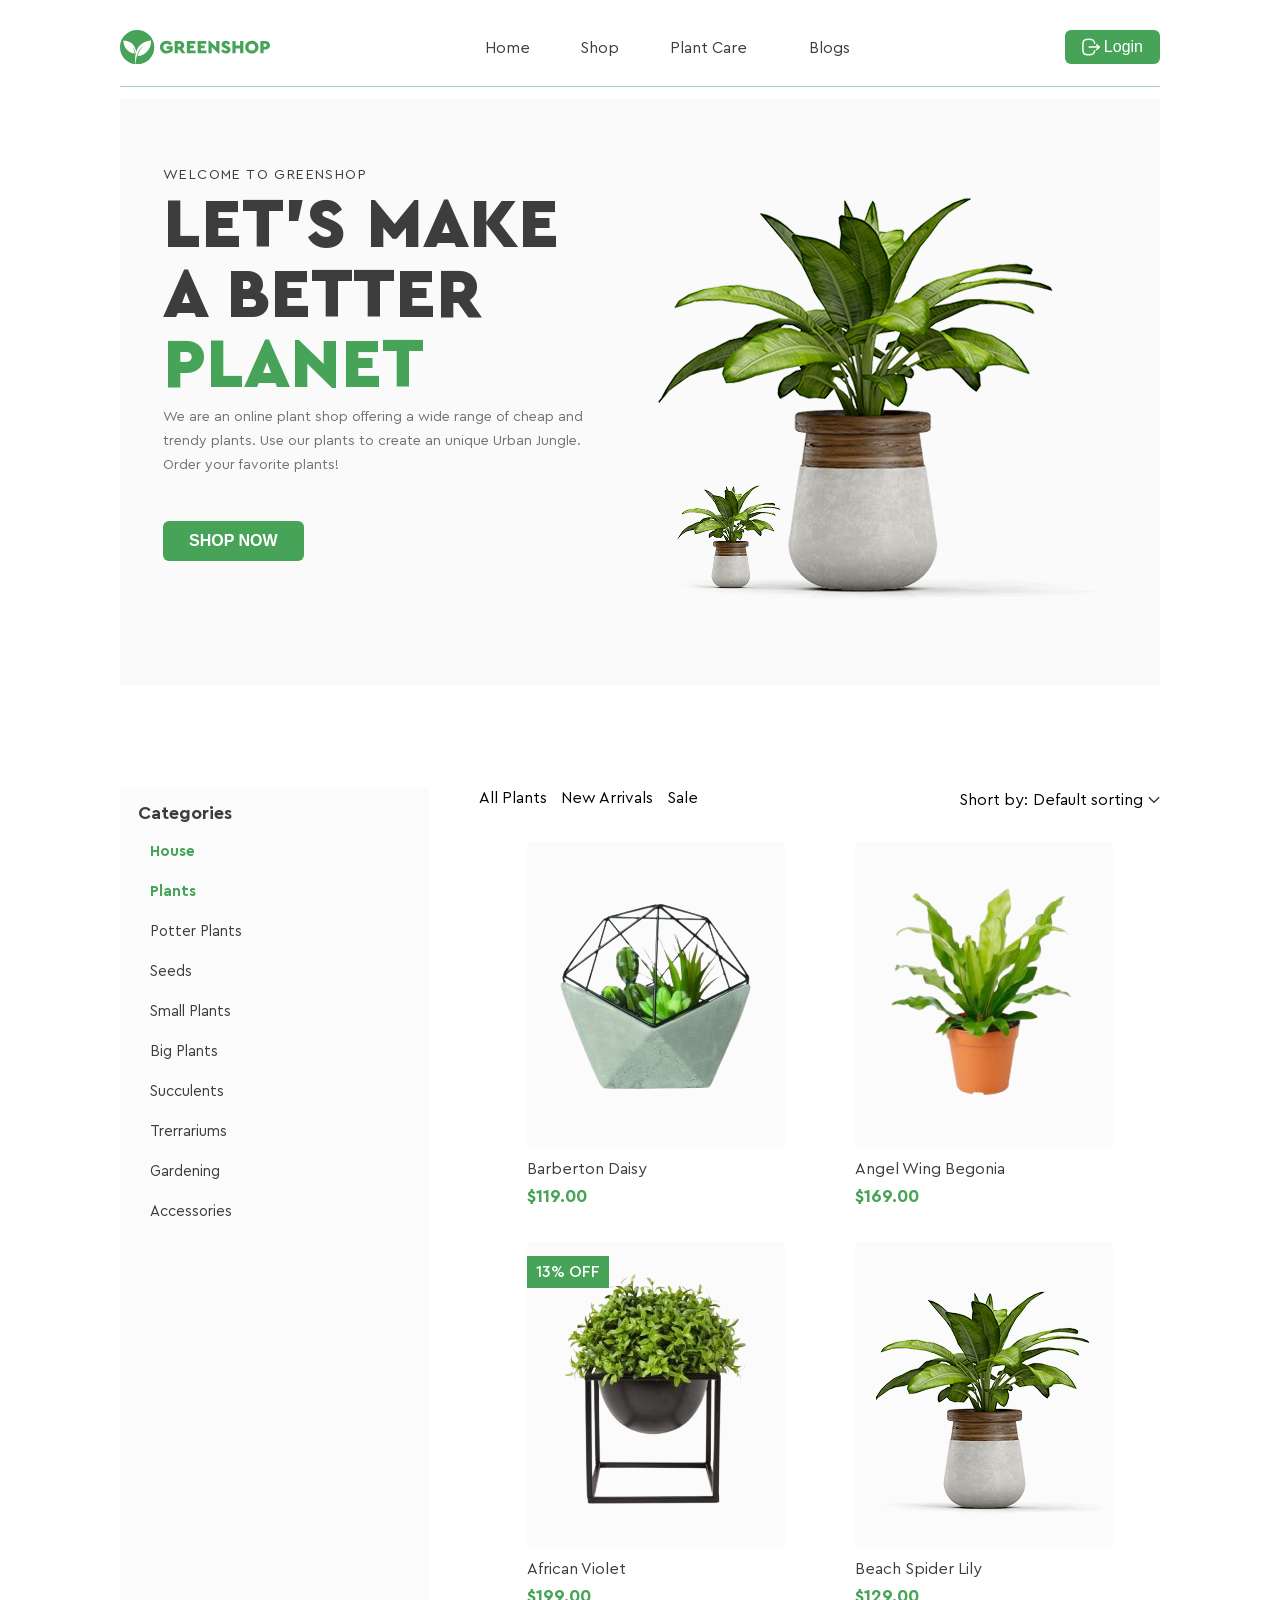
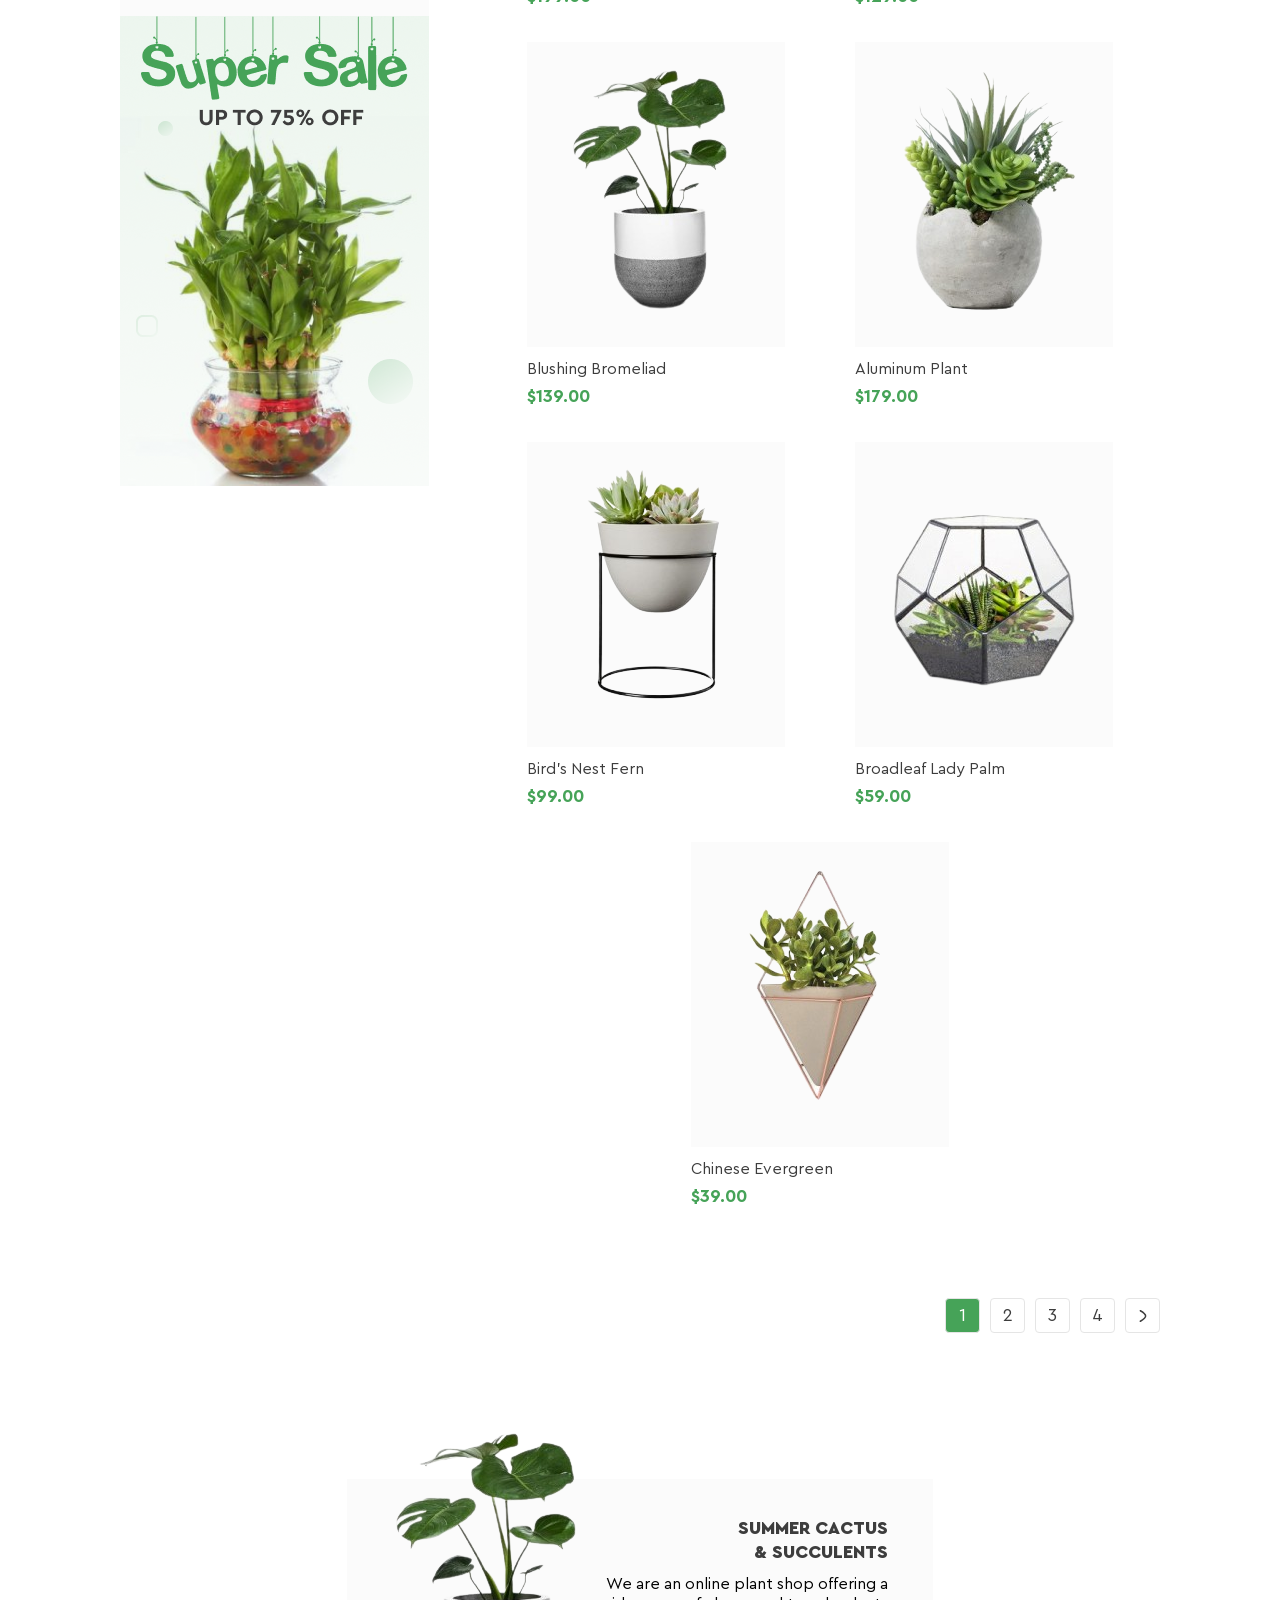
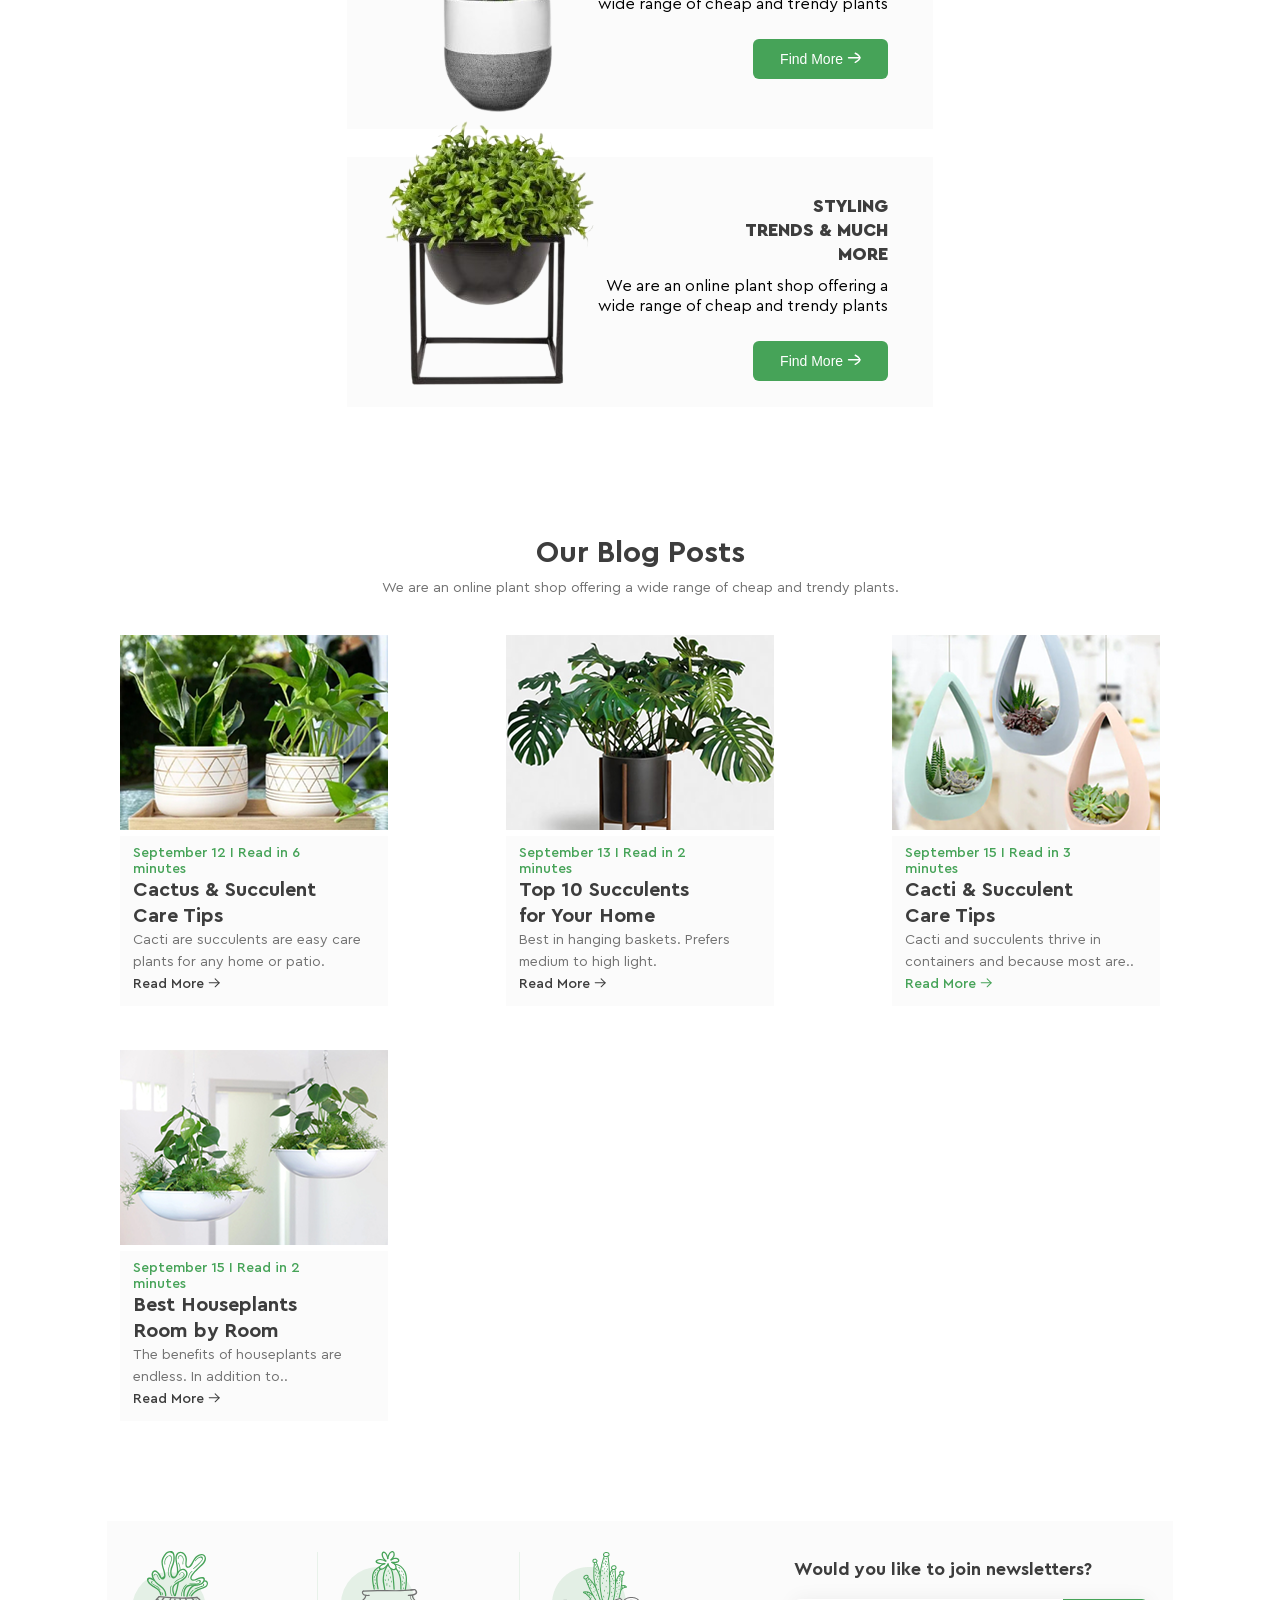
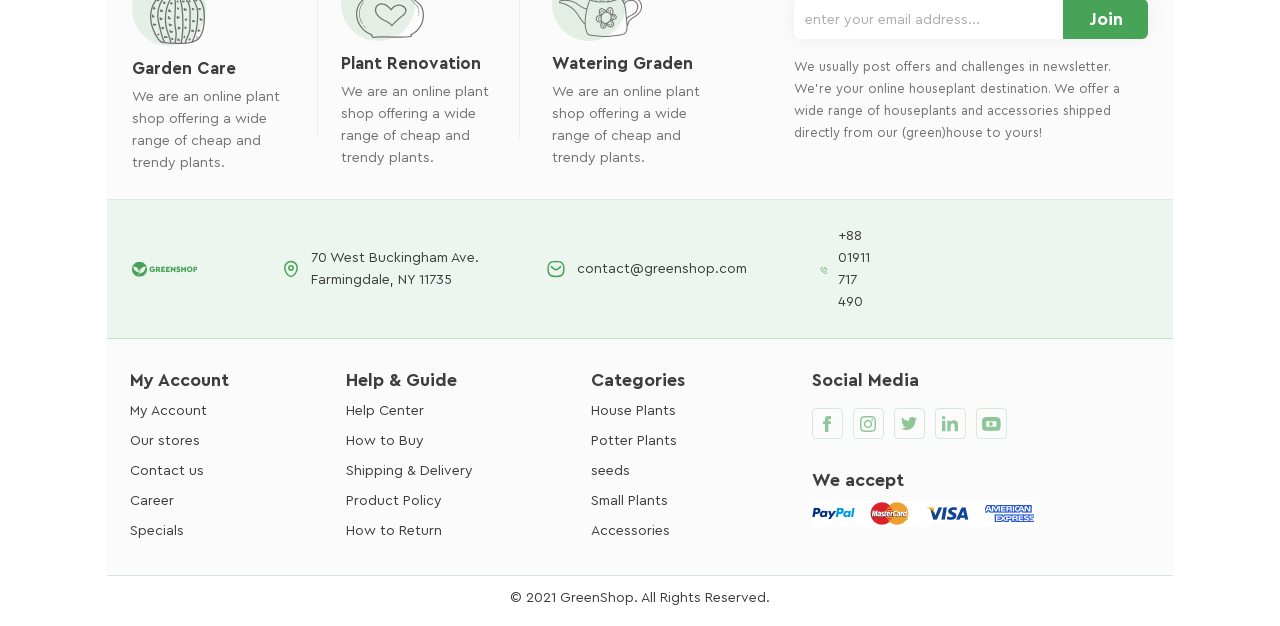
==== commit f853e9cb: "add hw 11" ====
--- a/index.html
+++ b/index.html
@@ -6,6 +6,7 @@
     <title>Greenshop</title>
     <link rel="stylesheet" href="./css/reset.css">
     <link rel="stylesheet" href="./css/main.css">
+    <link rel="stylesheet" href="https://fonts.googleapis.com/css2?family=Material+Symbols+Outlined" />
 </head>
 <body>
     <div class="main">
@@ -625,7 +626,7 @@
                         <div class="svg-leika2"></div>
                         <div class="svg-leika3"></div>
                     </div>
-                    <div class="text1-in-leikadiv">Plant Renovation</div>
+                    <div class="text1-in-leikadiv">Watering Graden</div>
                     <div class="text2-in-leikadiv">We are an online plant shop offering a wide range of cheap and trendy plants.</div>
                 </div>
 
@@ -663,20 +664,95 @@
                 </svg>
 
                 <div class="div2_1-inbackground">
+                    <svg xmlns="http://www.w3.org/2000/svg" width="14" height="18" viewBox="0 0 14 18" fill="none">
+                        <path fill-rule="evenodd" clip-rule="evenodd" d="M9.09196 7.92543C9.09196 6.77437 8.15926 5.84167 7.0082 5.84167C5.85799 5.84167 4.92529 6.77437 4.92529 7.92543C4.92529 9.07564 5.85799 10.0083 7.0082 10.0083C8.15926 10.0083 9.09196 9.07564 9.09196 7.92543Z" stroke="#46A358" stroke-width="1.5" stroke-linecap="round" stroke-linejoin="round"/>
+                        <path fill-rule="evenodd" clip-rule="evenodd" d="M6.99959 16.5C4.58457 16.5 0.75 12.2989 0.75 7.8322C0.75 4.33539 3.54758 1.5 6.99959 1.5C10.4516 1.5 13.25 4.33539 13.25 7.8322C13.25 12.2989 9.41543 16.5 6.99959 16.5Z" stroke="#46A358" stroke-width="1.5" stroke-linecap="round" stroke-linejoin="round"/>
+                    </svg>
                     <div>70 West Buckingham Ave. Farmingdale, NY 11735</div>
                 </div>
                 
                 <div class="div2_2-inbackground">
+                    <svg xmlns="http://www.w3.org/2000/svg" width="18" height="18" viewBox="0 0 18 18" fill="none">
+                        <path d="M13.621 6.51587C13.621 6.51587 10.946 9.7264 8.98943 9.7264C7.03371 9.7264 4.32861 6.51587 4.32861 6.51587" stroke="#46A358" stroke-width="1.5" stroke-linecap="round" stroke-linejoin="round"/>
+                        <path fill-rule="evenodd" clip-rule="evenodd" d="M1.04346 8.97397C1.04346 3.27556 3.02758 1.37665 8.97997 1.37665C14.9323 1.37665 16.9165 3.27556 16.9165 8.97397C16.9165 14.6716 14.9323 16.5713 8.97997 16.5713C3.02758 16.5713 1.04346 14.6716 1.04346 8.97397Z" stroke="#46A358" stroke-width="1.5" stroke-linecap="round" stroke-linejoin="round"/>
+                    </svg>
                     <div>contact@greenshop.com</div>
                 </div>
 
                 <div class="div2_3-inbackground">
+                    <svg xmlns="http://www.w3.org/2000/svg" width="19" height="19" viewBox="0 0 19 19" fill="none">
+                        <path d="M11.9604 1.29175C15.0446 1.63425 17.4813 4.06758 17.8279 7.15175" stroke="#46A358" stroke-width="1.5" stroke-linecap="round" stroke-linejoin="round"/>
+                        <path d="M11.9604 4.24426C13.4363 4.53093 14.5896 5.6851 14.8771 7.16093" stroke="#46A358" stroke-width="1.5" stroke-linecap="round" stroke-linejoin="round"/>
+                        <path fill-rule="evenodd" clip-rule="evenodd" d="M6.41715 12.5825C0.668834 6.83352 1.48623 4.20096 2.0922 3.35263C2.17005 3.21552 4.08881 0.343233 6.14557 2.02839C11.2508 6.23288 4.78767 5.63843 9.07458 9.92607C13.3624 14.2128 12.767 7.74996 16.9717 12.8541C18.6569 14.9117 15.7845 16.8303 15.6483 16.9073C14.7999 17.5141 12.1664 18.3315 6.41715 12.5825Z" stroke="#46A358" stroke-width="1.5" stroke-linecap="round" stroke-linejoin="round"/>
+                    </svg>
                     <div>+88 01911 717 490</div>
                 </div>
             </div>  
 
             <div class="div3-inbackground">
+                <div class="div3_1-inbackground">
+                    <ul class="ul-in-div3-inbackground">
+                        <li>My Account</li>
+                        <li>My Account</li>
+                        <li>Our stores</li>
+                        <li>Contact us</li>
+                        <li>Career</li>
+                        <li>Specials</li>
+                    </ul>
+                    <ul class="ul-in-div3-inbackground">
+                        <li>Help & Guide</li>
+                        <li>Help Center</li>
+                        <li>How to Buy</li>
+                        <li>Shipping & Delivery</li>
+                        <li>Product Policy</li>
+                        <li>How to Return</li>
+                    </ul>
+                    <ul class="ul-in-div3-inbackground">
+                        <li>Categories</li>
+                        <li>House Plants</li>
+                        <li>Potter Plants</li>
+                        <li>seeds</li>
+                        <li>Small Plants</li>
+                        <li>Accessories</li>
+                    </ul>
+                </div>
+                <div class="div3_2-inbackground">
+                    <div class="text1-in-div-in-div3-inbackground">Social Media</div>
+
+                    <div class="icons-f_i_t_l_y">
+                        <div class="icon-svg-faceboock">
+                            <svg xmlns="http://www.w3.org/2000/svg" width="8" height="16" viewBox="0 0 8 16" fill="none">
+                                <path d="M2 5.33333H0V8H2V16H5.33333V8H7.73333L8 5.33333H5.33333V4.2C5.33333 3.6 5.46667 3.33333 6.06667 3.33333H8V0H5.46667C3.06667 0 2 1.06667 2 3.06667V5.33333Z" fill="#46A358" fill-opacity="0.6"/>
+                            </svg>
+                        </div>
+                        <div class="icon-svg-instagram">
+                            <svg xmlns="http://www.w3.org/2000/svg" width="16" height="16" viewBox="0 0 16 16" fill="none">
+                                <path d="M8 1.46667C10.1333 1.46667 10.4 1.46667 11.2667 1.53333C13.4667 1.6 14.4667 2.66667 14.5333 4.8C14.6 5.66667 14.6 5.86667 14.6 8C14.6 10.1333 14.6 10.4 14.5333 11.2C14.4667 13.3333 13.4 14.4 11.2667 14.4667C10.4 14.5333 10.2 14.5333 8 14.5333C5.86667 14.5333 5.6 14.5333 4.8 14.4667C2.6 14.4 1.6 13.3333 1.53333 11.2C1.46667 10.3333 1.46667 10.1333 1.46667 8C1.46667 5.86667 1.46667 5.6 1.53333 4.8C1.6 2.66667 2.66667 1.6 4.8 1.53333C5.6 1.46667 5.86667 1.46667 8 1.46667ZM8 0C5.8 0 5.53333 0 4.73333 0.0666667C1.8 0.2 0.2 1.8 0.0666667 4.73333C0 5.53333 0 5.8 0 8C0 10.2 0 10.4667 0.0666667 11.2667C0.2 14.2 1.8 15.8 4.73333 15.9333C5.53333 16 5.8 16 8 16C10.2 16 10.4667 16 11.2667 15.9333C14.2 15.8 15.8 14.2 15.9333 11.2667C16 10.4667 16 10.2 16 8C16 5.8 16 5.53333 15.9333 4.73333C15.8 1.8 14.2 0.2 11.2667 0.0666667C10.4667 0 10.2 0 8 0ZM8 3.86667C5.73333 3.86667 3.86667 5.73333 3.86667 8C3.86667 10.2667 5.73333 12.1333 8 12.1333C10.2667 12.1333 12.1333 10.2667 12.1333 8C12.1333 5.73333 10.2667 3.86667 8 3.86667ZM8 10.6667C6.53333 10.6667 5.33333 9.46667 5.33333 8C5.33333 6.53333 6.53333 5.33333 8 5.33333C9.46667 5.33333 10.6667 6.53333 10.6667 8C10.6667 9.46667 9.46667 10.6667 8 10.6667ZM12.2667 2.8C11.7333 2.8 11.3333 3.2 11.3333 3.73333C11.3333 4.26667 11.7333 4.66667 12.2667 4.66667C12.8 4.66667 13.2 4.26667 13.2 3.73333C13.2 3.2 12.8 2.8 12.2667 2.8Z" fill="#46A358" fill-opacity="0.6"/>
+                            </svg>
+                        </div>
+                        <div class="icon-svg-twiter">
+                            <svg xmlns="http://www.w3.org/2000/svg" width="16" height="13" viewBox="0 0 16 13" fill="none">
+                                <path d="M5.03186 13.0036C11.0699 13.0036 14.3718 8.00118 14.3718 3.66357C14.3718 3.52144 14.3689 3.38005 14.3624 3.2392C15.0033 2.77588 15.5605 2.19756 16 1.53953C15.4118 1.80085 14.7789 1.97682 14.1149 2.05616C14.7926 1.64981 15.313 1.0067 15.5585 0.24021C14.9241 0.616357 14.2217 0.889688 13.4742 1.03709C12.8749 0.399076 12.0218 0 11.0779 0C9.26483 0 7.79464 1.4702 7.79464 3.28233C7.79464 3.54001 7.82357 3.79041 7.87962 4.0308C5.1516 3.89377 2.73239 2.58735 1.11352 0.601253C0.831273 1.08622 0.668767 1.64999 0.668767 2.25106C0.668767 3.38988 1.24837 4.3953 2.12968 4.98363C1.59121 4.96707 1.08531 4.81894 0.642926 4.57291C0.642198 4.58656 0.642198 4.60039 0.642198 4.61476C0.642198 6.2047 1.77392 7.53204 3.27578 7.83285C3.00008 7.90801 2.71001 7.94841 2.41047 7.94841C2.19901 7.94841 1.99338 7.9273 1.79339 7.88927C2.21121 9.19332 3.42318 10.1425 4.86007 10.1693C3.73636 11.0499 2.32094 11.5745 0.783049 11.5745C0.518272 11.5745 0.256952 11.5594 0 11.529C1.45273 12.46 3.17769 13.0036 5.03186 13.0036Z" fill="#46A358" fill-opacity="0.6"/>
+                            </svg>
+                        </div>
+                        <div class="icon-svg-linkedin">
+                            <svg xmlns="http://www.w3.org/2000/svg" width="16" height="16" viewBox="0 0 16 16" fill="none">
+                                <path d="M3.33333 1.66667C3.33333 2.6 2.6 3.33333 1.66667 3.33333C0.733333 3.33333 0 2.6 0 1.66667C0 0.733333 0.733333 0 1.66667 0C2.6 0 3.33333 0.733333 3.33333 1.66667ZM3.33333 4.66667H0V15.3333H3.33333V4.66667ZM8.66667 4.66667H5.33333V15.3333H8.66667V9.73333C8.66667 6.6 12.6667 6.33333 12.6667 9.73333V15.3333H16V8.6C16 3.33333 10.0667 3.53333 8.66667 6.13333V4.66667Z" fill="#46A358" fill-opacity="0.6"/>
+                            </svg>
+                        </div>
+                        <div class="icon-svg-youtobe">
+                            <svg xmlns="http://www.w3.org/2000/svg" width="19" height="14" viewBox="0 0 19 14" fill="none">
+                                <path fill-rule="evenodd" clip-rule="evenodd" d="M15.1653 4.42995L15.168 4.43062C15.168 4.43062 15.1676 4.4305 15.1667 4.4303C15.1663 4.4302 15.1658 4.43008 15.1653 4.42995ZM4.32444 4.35686C6.91762 4.19575 11.7483 4.19575 14.3415 4.35686L14.3422 4.3644C14.4047 4.99716 14.4299 5.84143 14.4299 7.01915C14.4299 8.18238 14.4053 9.02689 14.3441 9.66498C11.6962 9.77026 6.97129 9.77027 4.32282 9.66502C4.261 9.03324 4.23602 8.19137 4.23602 7.01915C4.23602 5.84143 4.26123 4.99716 4.32369 4.3644L4.32444 4.35686ZM15.2422 9.61106C15.2422 9.61109 15.2405 9.61148 15.237 9.61215L15.2422 9.61106ZM3.49794 9.60768L3.50063 9.60836C3.49881 9.60793 3.49792 9.60769 3.49794 9.60768ZM0 7.01915C0 11.8412 0.388873 13.63 3.42208 13.8633C6.22196 14.0189 12.4439 14.0189 15.2438 13.8633C18.277 13.7078 18.6659 11.8412 18.6659 7.01915C18.6659 2.19713 18.277 0.408316 15.2438 0.174993C12.4439 -0.0583309 6.22196 -0.0583309 3.42208 0.174993C0.388873 0.408316 0 2.19713 0 7.01915ZM3.49794 4.43062C3.49792 4.43061 3.49884 4.43037 3.50073 4.42992L3.49794 4.43062ZM9.78228 8.73886C8.50388 9.37806 6.99973 8.44845 6.99973 7.01915C6.99973 5.58986 8.50388 4.66025 9.78228 5.29945C11.1994 6.008 11.1994 8.0303 9.78228 8.73886Z" fill="#46A358" fill-opacity="0.6"/>
+                            </svg>
+                        </div>
+                    </div>
+
+                    <div class="text2-in-div-in-div3-inbackground">We accept</div>
+
+                    <div class="cards-icons4"></div>
+                </div>
             </div>
+            <div class="end">© 2021 GreenShop. All Rights Reserved.</div>
         </div>
     </div>
 </body>
--- a/css/main.css
+++ b/css/main.css
@@ -28,7 +28,7 @@
 }
 
 .main {
-  padding: 30px 120px 52px 120px;
+  padding: 30px 120px 13px 120px;
 }
 
 /* head */
@@ -657,8 +657,9 @@
   margin-top: 100px;
   justify-content: center;
   display: flex;
-  gap: 26px;
-  max-width: 1200px;
+  gap: 1.81vw;
+  width: 83.33vw;
+  justify-content: space-between;
 }
 
 .Rectangle-greenline {
@@ -669,7 +670,7 @@
 }
 
 .Garden-Care {
-  margin-right: 8px;
+  margin-right: 0.56vw;
 }
 
 .ananas-svg-box {
@@ -723,7 +724,7 @@
 }
 
 .Plant-Renovation {
-  margin-left: 1px;
+  margin-left: 0.069vw;
 }
 
 .kaktus-svg-box {
@@ -833,7 +834,7 @@
 }
 
 .Would-you-like {
-  margin-left: 32px;
+  margin-left: 2.22vw;
 }
 
 .text1-in-Would-you-like {
@@ -898,36 +899,137 @@
 .div2-inbackground {
   background: rgba(70, 163, 88, 0.1);
   align-items: center;
-  border-top: 1px solid #46A358;
-  border-bottom: 1px solid #46A358;
+  border-top: 1px solid rgba(70, 163, 89, 0.1176470588);
+  border-bottom: 1px solid rgba(70, 163, 89, 0.2470588235);
   display: flex;
   padding: 25px;
+  width: 83.33VW;
 }
 .div2-inbackground > .div2_1-inbackground {
   margin: 0px 60px 0 87px;
-}
-.div2-inbackground > .div2_1-inbackground div {
+  display: flex;
+  align-items: center;
+}
+.div2-inbackground > .div2_1-inbackground > div {
   color: #3D3D3D;
   font-family: "Cera Pro";
   font-size: 14px;
   font-weight: 400;
   line-height: 22px; /* 157.143% */
   width: 176px;
+  margin-left: 12.75px;
 }
 .div2-inbackground > .div2_2-inbackground {
   margin-right: 73px;
-}
-.div2-inbackground > .div2_2-inbackground div {
+  display: flex;
+  align-items: center;
+}
+.div2-inbackground > .div2_2-inbackground > svg {
+  position: relative;
+  top: 0.1px;
+}
+.div2-inbackground > .div2_2-inbackground > div {
   color: #3D3D3D;
   font-family: "Cera Pro";
   font-size: 14px;
   font-weight: 400;
   line-height: 22px; /* 157.143% */
-}
-.div2-inbackground > .div2_3-inbackground div {
+  margin-left: 12.08px;
+}
+.div2-inbackground > .div2_3-inbackground {
+  display: flex;
+  align-items: center;
+}
+.div2-inbackground > .div2_3-inbackground > svg {
+  position: relative;
+  top: 1.59px;
+}
+.div2-inbackground > .div2_3-inbackground > div {
   color: #3D3D3D;
   font-family: "Cera Pro";
   font-size: 14px;
   font-weight: 400;
   line-height: 22px; /* 157.143% */
+  margin-right: 267px;
+  margin-left: 10.17px;
+}
+
+.div3-inbackground {
+  background: #FBFBFB;
+  padding: 33px 0px 29px 23px;
+  display: flex;
+  border-bottom: rgba(70, 163, 88, 0.2) solid 1px;
+  width: 83.33VW;
+  justify-content: space-between;
+}
+.div3-inbackground > .div3_1-inbackground {
+  display: flex;
+  gap: 50px;
+  justify-content: space-between;
+  width: 43.4vw;
+}
+.div3-inbackground > .div3_1-inbackground > .ul-in-div3-inbackground > li:first-child {
+  color: #3D3D3D;
+  font-family: "Cera Pro";
+  font-size: 18px;
+  font-weight: 700;
+  line-height: 16px; /* 88.889% */
+  margin-bottom: 8px;
+}
+.div3-inbackground > .div3_1-inbackground > .ul-in-div3-inbackground > li {
+  color: #3D3D3D;
+  font-family: "Cera Pro";
+  font-size: 14px;
+  font-weight: 400;
+  line-height: 30px; /* 214.286% */
+}
+.div3-inbackground .div3_2-inbackground {
+  display: flex;
+  flex-direction: column;
+  margin-right: 10.76vw;
+}
+.div3-inbackground .div3_2-inbackground > .text1-in-div-in-div3-inbackground {
+  color: #3D3D3D;
+  font-family: "Cera Pro";
+  font-size: 18px;
+  font-weight: 700;
+  line-height: 16px; /* 88.889% */
+  margin-bottom: 20px;
+}
+.div3-inbackground .div3_2-inbackground > .icons-f_i_t_l_y {
+  display: flex;
+  margin-bottom: 33px;
+  gap: 10px;
+}
+.div3-inbackground .div3_2-inbackground > .icons-f_i_t_l_y > div {
+  border: 1px solid rgba(70, 163, 88, 0.2);
+  border-radius: 4px;
+  width: 31px;
+  height: 31px;
+  display: flex;
+  justify-content: center;
+  align-items: center;
+}
+.div3-inbackground .div3_2-inbackground > .text2-in-div-in-div3-inbackground {
+  color: #3D3D3D;
+  font-family: "Cera Pro";
+  font-size: 18px;
+  font-weight: 700;
+  line-height: 16px; /* 88.889% */
+  margin-bottom: 13px;
+}
+.div3-inbackground .div3_2-inbackground > .cards-icons4 {
+  background-image: url("../img/main img/cards.png");
+  width: 224px;
+  height: 26px;
+  background-repeat: no-repeat;
+}
+
+.end {
+  margin-top: 7px;
+  color: #3D3D3D;
+  font-family: "Cera Pro";
+  font-size: 14px;
+  font-weight: 400;
+  line-height: 30px; /* 214.286% */
 }/*# sourceMappingURL=main.css.map */
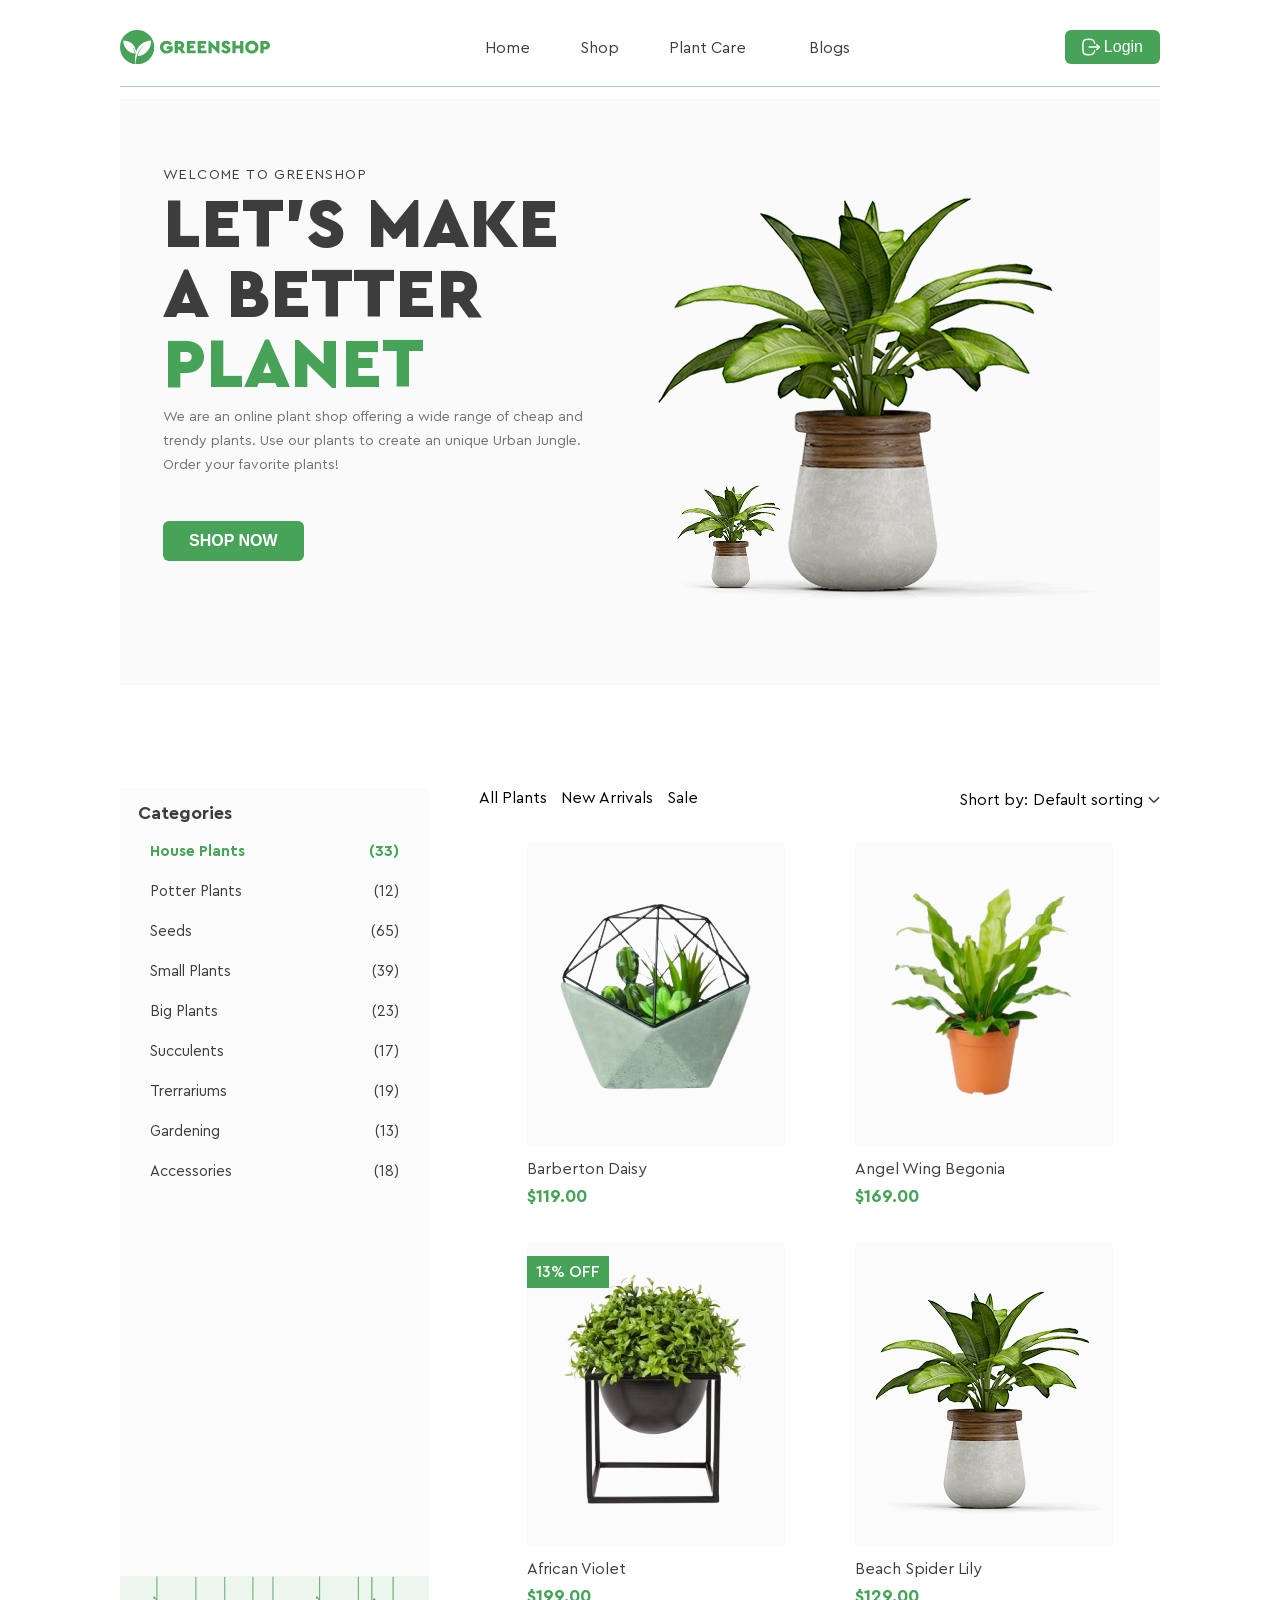
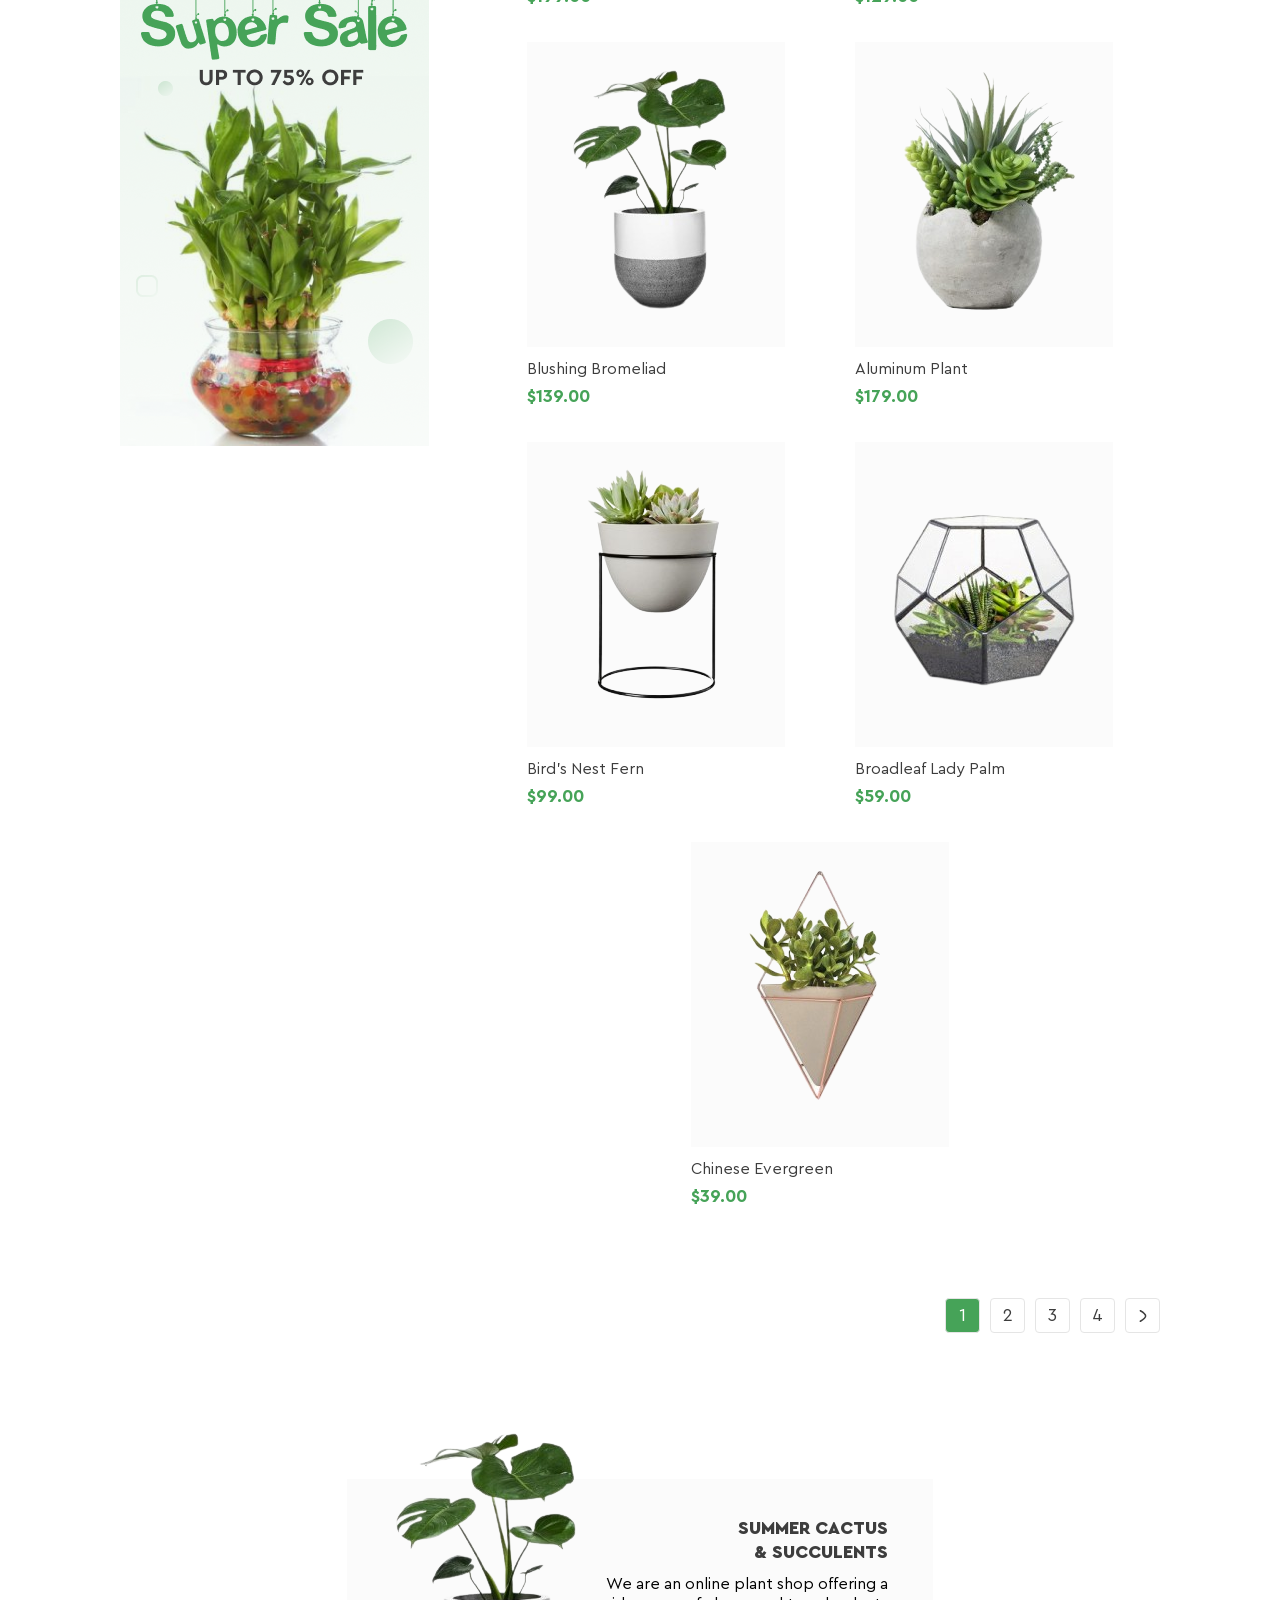
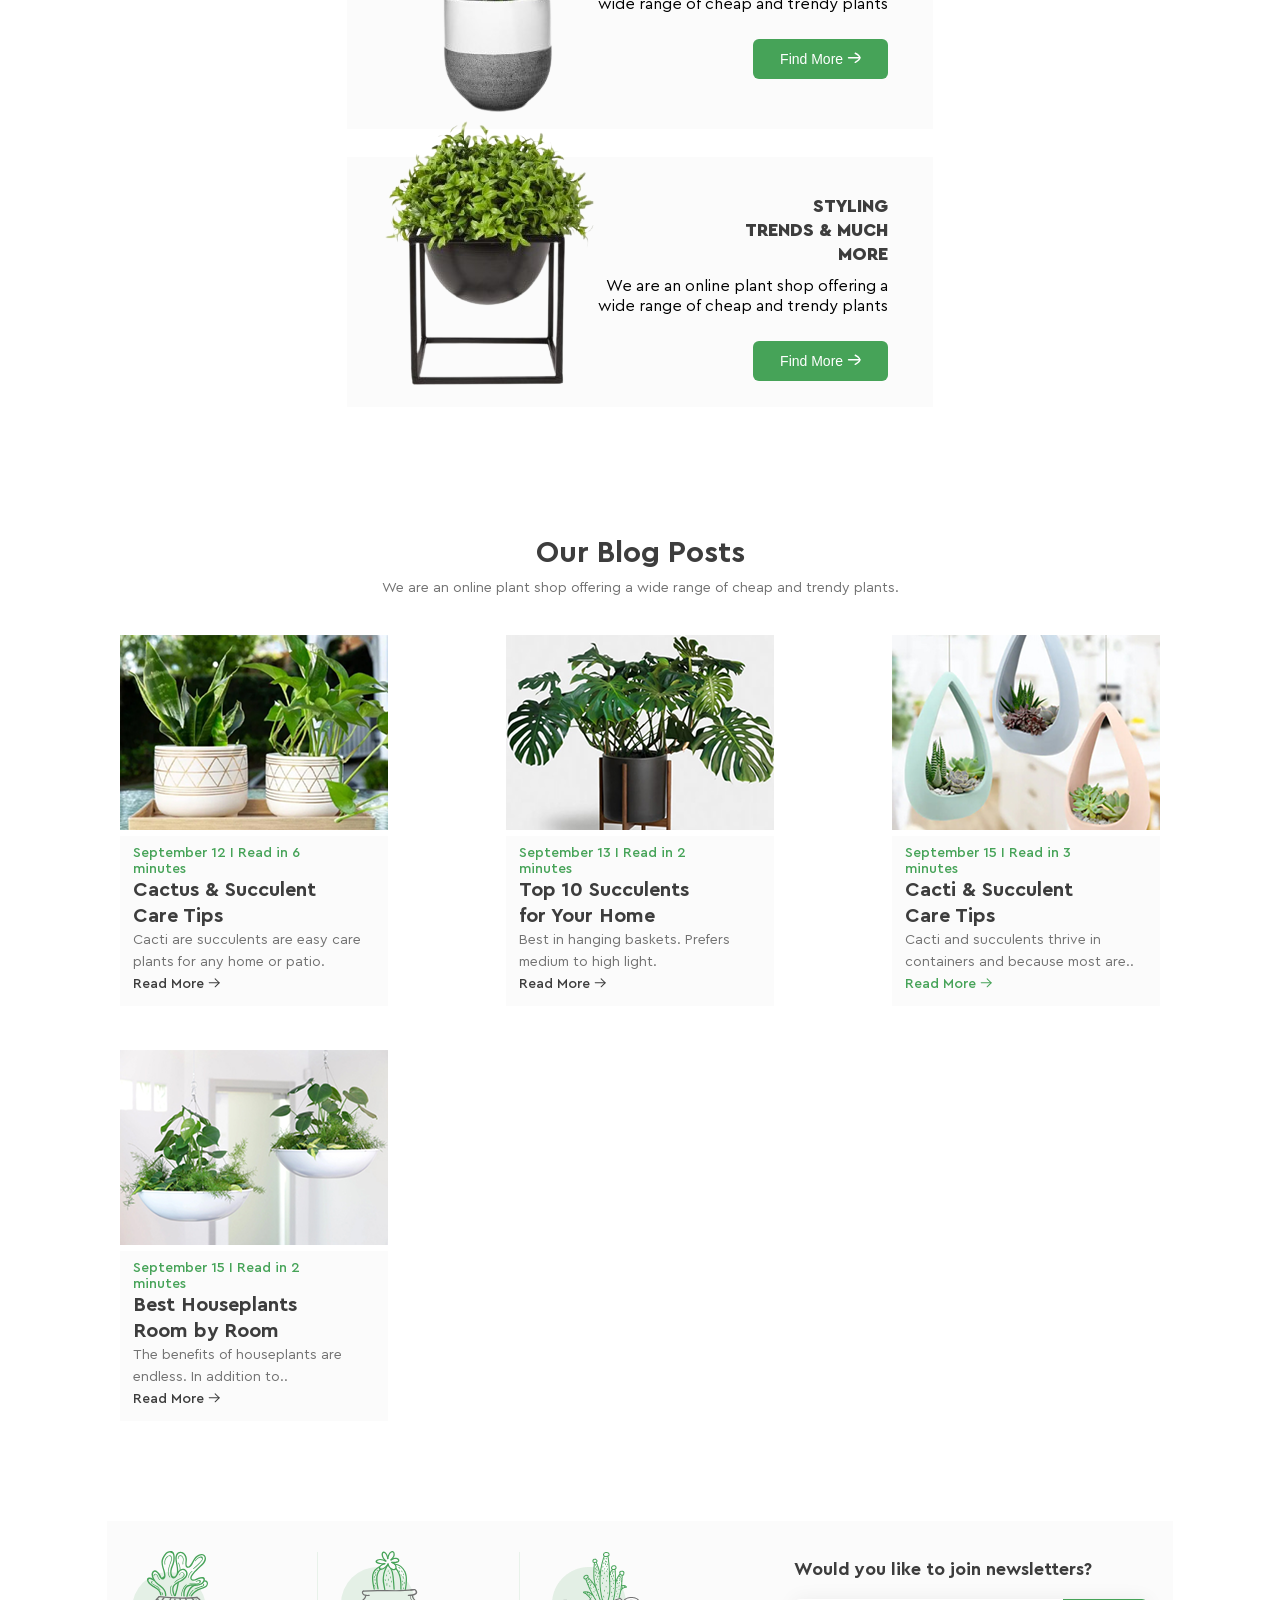
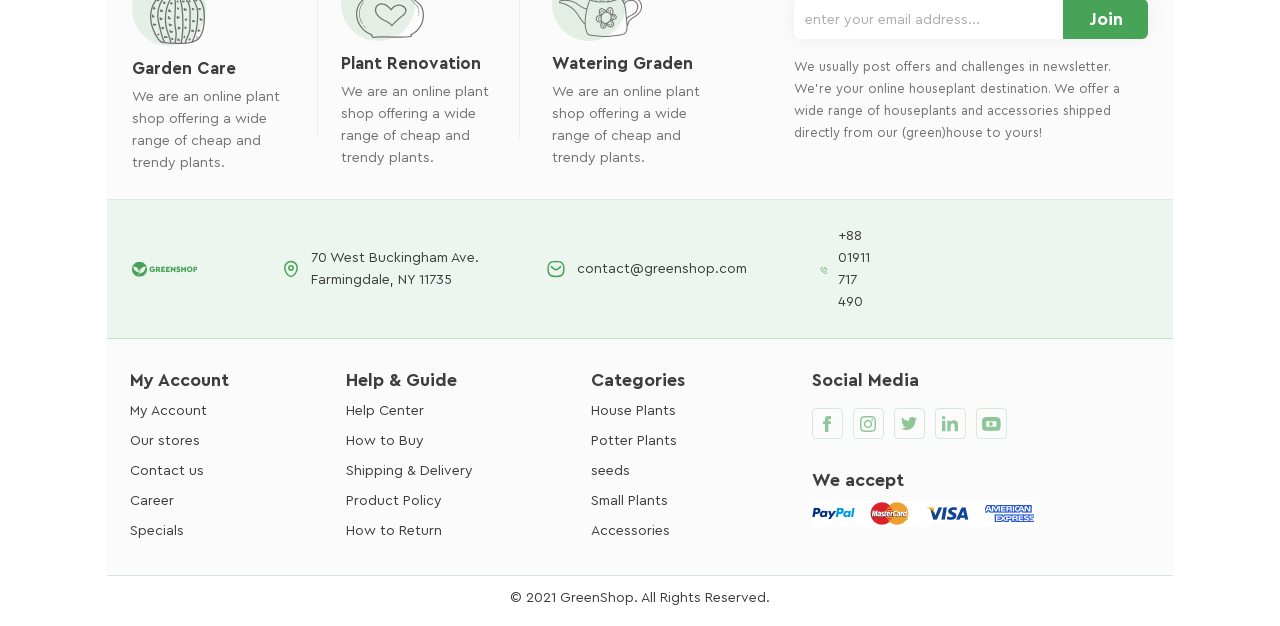
==== commit a10660bf: "radio active categories" ====
--- a/index.html
+++ b/index.html
@@ -67,14 +67,16 @@
                     Blogs
                 </li>
             </ul>
-            <button class="login-button">
-                <svg xmlns="http://www.w3.org/2000/svg" width="18" height="18" viewBox="0 0 18 18" fill="none">
-                    <path d="M17.1601 9.1006H7.12598" stroke="white" stroke-width="1.5" stroke-linecap="round" stroke-linejoin="round"/>
-                    <path d="M14.7212 6.67059L17.1612 9.10059L14.7212 11.5306" stroke="white" stroke-width="1.5" stroke-linecap="round" stroke-linejoin="round"/>
-                    <path d="M12.6342 5.35826C12.3592 2.37493 11.2425 1.2916 6.80082 1.2916C0.883322 1.2916 0.883322 3.2166 0.883322 8.99993C0.883322 14.7833 0.883322 16.7083 6.80082 16.7083C11.2425 16.7083 12.3592 15.6249 12.6342 12.6416" stroke="white" stroke-width="1.5" stroke-linecap="round" stroke-linejoin="round"/>
-                </svg>
-                Login
-            </button>
+            <a href="https://music.youtube.com">
+                <button class="login-button">
+                    <svg xmlns="http://www.w3.org/2000/svg" width="18" height="18" viewBox="0 0 18 18" fill="none">
+                        <path d="M17.1601 9.1006H7.12598" stroke="white" stroke-width="1.5" stroke-linecap="round" stroke-linejoin="round"/>
+                        <path d="M14.7212 6.67059L17.1612 9.10059L14.7212 11.5306" stroke="white" stroke-width="1.5" stroke-linecap="round" stroke-linejoin="round"/>
+                        <path d="M12.6342 5.35826C12.3592 2.37493 11.2425 1.2916 6.80082 1.2916C0.883322 1.2916 0.883322 3.2166 0.883322 8.99993C0.883322 14.7833 0.883322 16.7083 6.80082 16.7083C11.2425 16.7083 12.3592 15.6249 12.6342 12.6416" stroke="white" stroke-width="1.5" stroke-linecap="round" stroke-linejoin="round"/>
+                    </svg>
+                    Login
+                </button>
+            </a>
         </header>
         <div class="main-buner">
             <div class="not-image">
@@ -89,16 +91,71 @@
             <div class="left-site">
                 <div class="Categories">
                     <span>Categories</span>
-                    <ul>
-                        <li>House Plants</li>
-                        <li>Potter Plants</li>
-                        <li>Seeds</li>
-                        <li>Small Plants</li>
-                        <li>Big Plants</li>
-                        <li>Succulents</li>
-                        <li>Trerrariums</li>
-                        <li>Gardening</li>
-                        <li>Accessories</li>
+                    <ul class="Categories-ul">
+                        <li class="Categories-li">
+                            <label class="Categories-label">
+                                <input type="radio" tabindex="1" name="Categories-check-1" checked>
+                                <div class="Categories-checkbox-div">House Plants</div>
+                                <div class="orb-checkbox"></div>
+                                <div class="Categories-checkbox-div">(33)</div>
+                            </label>
+                        </li>
+                        <li class="Categories-li">
+                            <label class="Categories-label">
+                                <input type="radio" tabindex="1" name="Categories-check-1">
+                                <div class="Categories-checkbox-div">Potter Plants</div>
+                                <div class="Categories-checkbox-div">(12)</div>
+                            </label>
+                        </li>
+                        <li class="Categories-li">
+                            <label class="Categories-label">
+                                <input type="radio" tabindex="1" name="Categories-check-1">
+                                <div class="Categories-checkbox-div">Seeds</div>
+                                <div class="Categories-checkbox-div">(65)</div>
+                            </label>
+                        </li>
+                        <li class="Categories-li">
+                            <label class="Categories-label">
+                                <input type="radio" tabindex="1" name="Categories-check-1">
+                                <div class="Categories-checkbox-div">Small Plants</div>
+                                <div class="Categories-checkbox-div">(39)</div>
+                            </label>
+                        </li>
+                        <li class="Categories-li">
+                            <label class="Categories-label">
+                                <input type="radio" tabindex="1" name="Categories-check-1">
+                                <div class="Categories-checkbox-div">Big Plants</div>
+                                <div class="Categories-checkbox-div">(23)</div>
+                            </label>
+                        </li>
+                        <li class="Categories-li">
+                            <label class="Categories-label">
+                                <input type="radio" tabindex="1" name="Categories-check-1">
+                                <div class="Categories-checkbox-div">Succulents</div>
+                                <div class="Categories-checkbox-div">(17)</div>
+                            </label>
+                        </li>
+                        <li class="Categories-li">
+                            <label class="Categories-label">
+                                <input type="radio" tabindex="1" name="Categories-check-1">
+                                <div class="Categories-checkbox-div">Trerrariums</div>
+                                <div class="Categories-checkbox-div">(19)</div>
+                            </label>
+                        </li>
+                        <li class="Categories-li">
+                            <label class="Categories-label">
+                                <input type="radio" tabindex="1" name="Categories-check-1">
+                                <div class="Categories-checkbox-div">Gardening</div>
+                                <div class="Categories-checkbox-div">(13)</div>
+                            </label>
+                        </li>
+                        <li class="Categories-li">
+                            <label class="Categories-label">
+                                <input type="radio" tabindex="1" name="Categories-check-1">
+                                <div class="Categories-checkbox-div">Accessories</div>
+                                <div class="Categories-checkbox-div">(18)</div>
+                            </label>
+                        </li>
                     </ul>
                 </div>
                 <img src="./img/main img/Super Sale Banner.png" alt="">
--- a/css/main.css
+++ b/css/main.css
@@ -7,15 +7,15 @@
 }
 @font-face {
   font-family: "Cera pro";
-  src: url("../fonts/cera-pro/CeraPro-Bold.eot");
-  src: url("../fonts/cera-pro/CeraPro-Bold.eot#iefix") format("embedded-opentype"), url("../fonts/cera-pro/CeraPro-Bold.ttf") format("truttype"), url("../fonts/cera-pro/CeraPro-Bold.woff") format("woff"), url("../fonts/cera-pro/CeraPro-Bold.woff2") format("woff2");
-  font-weight: 700;
-}
-@font-face {
-  font-family: "Cera pro";
   src: url("../fonts/cera-pro/CeraPro-Medium.eot");
   src: url("../fonts/cera-pro/CeraPro-Medium.eot#iefix") format("embedded-opentype"), url("../fonts/cera-pro/CeraPro-Medium.ttf") format("truttype"), url("../fonts/cera-pro/CeraPro-Medium.woff") format("woff"), url("../fonts/cera-pro/CeraPro-Medium.woff2") format("woff2");
   font-weight: 500;
+}
+@font-face {
+  font-family: "Cera pro";
+  src: url("../fonts/cera-pro/CeraPro-Bold.eot");
+  src: url("../fonts/cera-pro/CeraPro-Bold.eot#iefix") format("embedded-opentype"), url("../fonts/cera-pro/CeraPro-Bold.ttf") format("truttype"), url("../fonts/cera-pro/CeraPro-Bold.woff") format("woff"), url("../fonts/cera-pro/CeraPro-Bold.woff2") format("woff2");
+  font-weight: 700;
 }
 @font-face {
   font-family: "Cera pro";
@@ -52,11 +52,11 @@
   font-size: 16px;
   border-bottom: 3px solid transparent;
   position: relative;
+  transition: all 0.3s;
 }
 
 .list3-in-nav {
   width: 90px;
-  padding-left: 1px;
 }
 
 .list3-in-nav > a {
@@ -173,9 +173,11 @@
   background: #1A712A;
   font-weight: 700;
   color: #fff;
+  transition: background-color 0.8s;
 }
 .last-menu-li:hover > svg > path {
   fill: #fff;
+  transition: all 0.8s;
 }
 
 /* buner */
@@ -254,24 +256,32 @@
   padding: 14px 18px 377px;
 }
 
-.Categories ul {
+.Categories-ul {
   margin: 7px 12px;
 }
 
-.Categories ul li {
+.Categories-li {
   color: #3D3D3D;
   font-size: 15px;
   font-style: normal;
   font-weight: 400;
   line-height: 40px;
 }
-
-.Categories ul li:first-child {
+.Categories-li > .Categories-label {
+  display: flex;
+  justify-content: space-between;
+}
+.Categories-li > .Categories-label > input {
+  display: none;
+}
+.Categories-li > .Categories-label > input:checked ~ .Categories-li > div {
+  color: red;
+}
+
+.Categories-label > input:checked ~ .Categories-checkbox-div {
   color: #46A358;
-  font-size: 15px;
-  font-weight: 700;
-  line-height: 40px; /* 266.667% */
-  width: 93px;
+  font-weight: 700;
+  transition: font-weight 0.4s;
 }
 
 .Categories span {
@@ -406,6 +416,7 @@
 
 .products > div {
   border-top: 1px solid transparent;
+  transition: all 0.4s;
 }
 
 .products > div:hover {
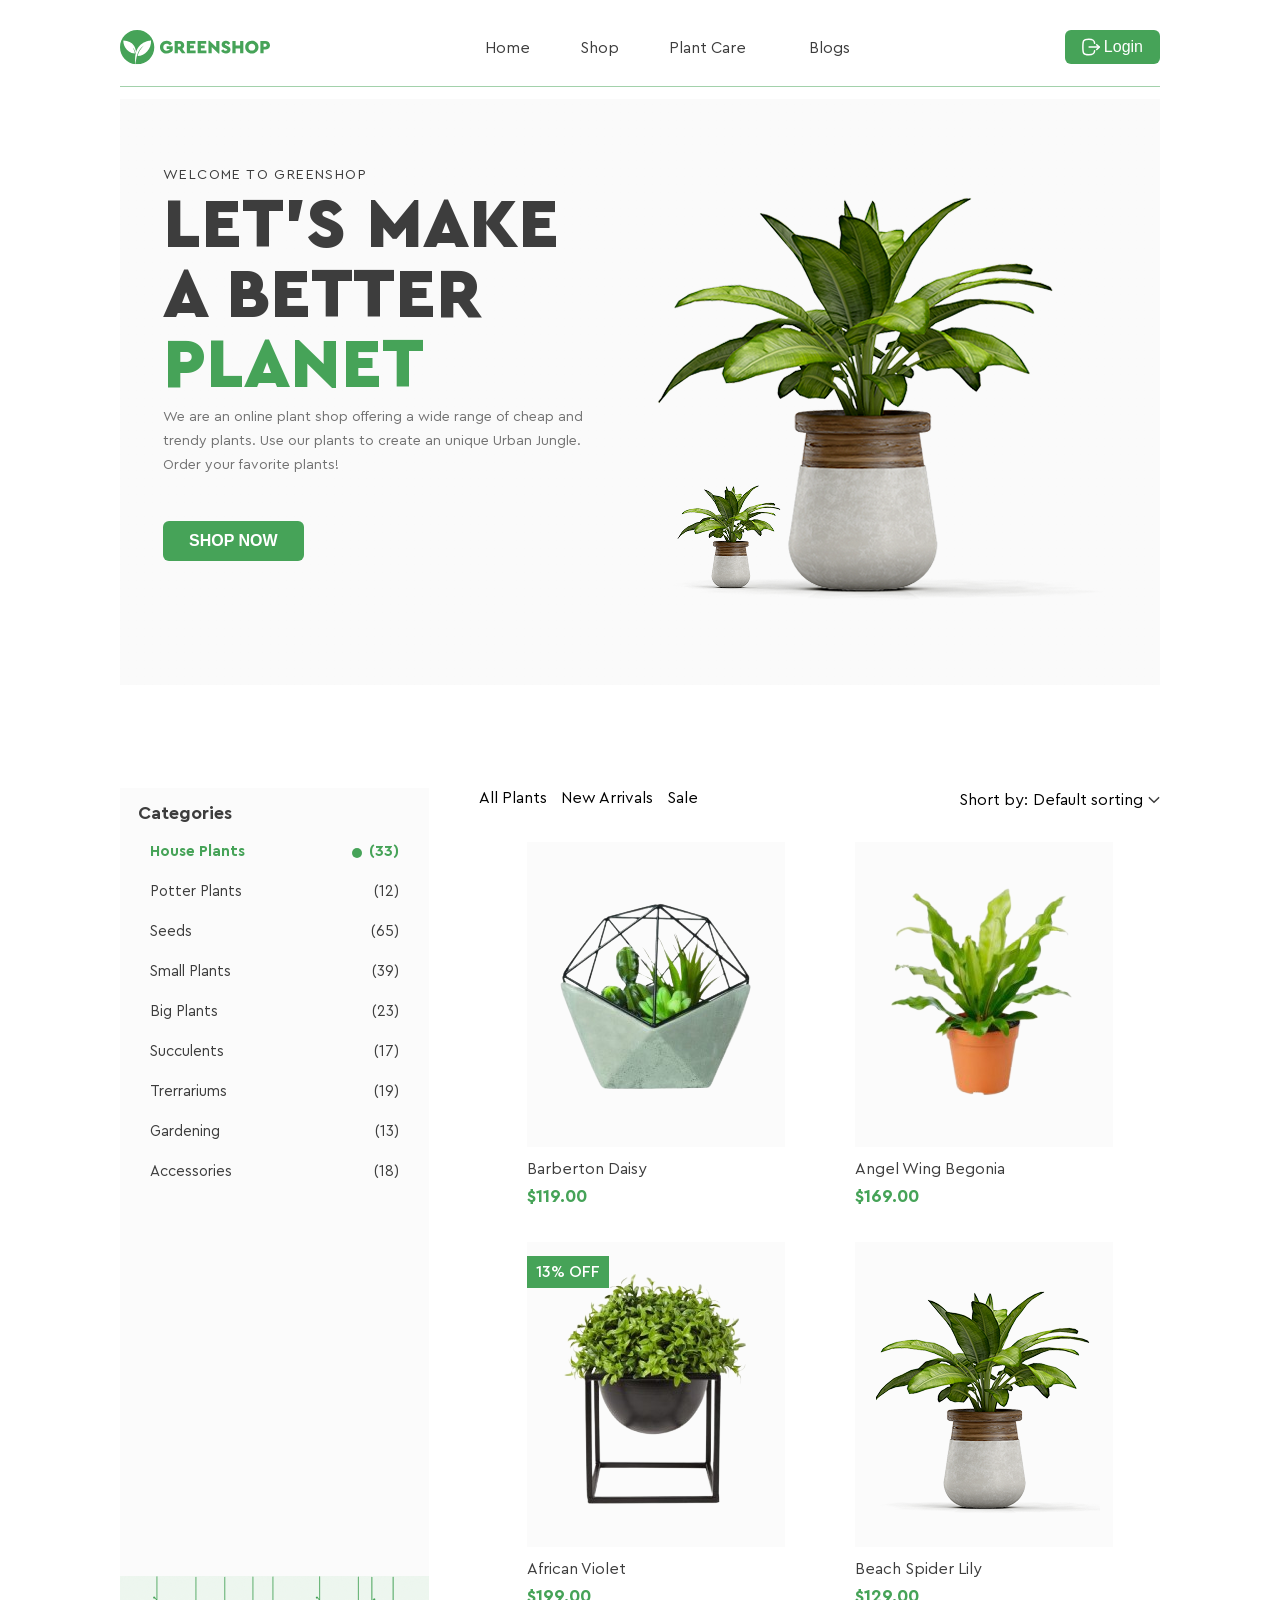
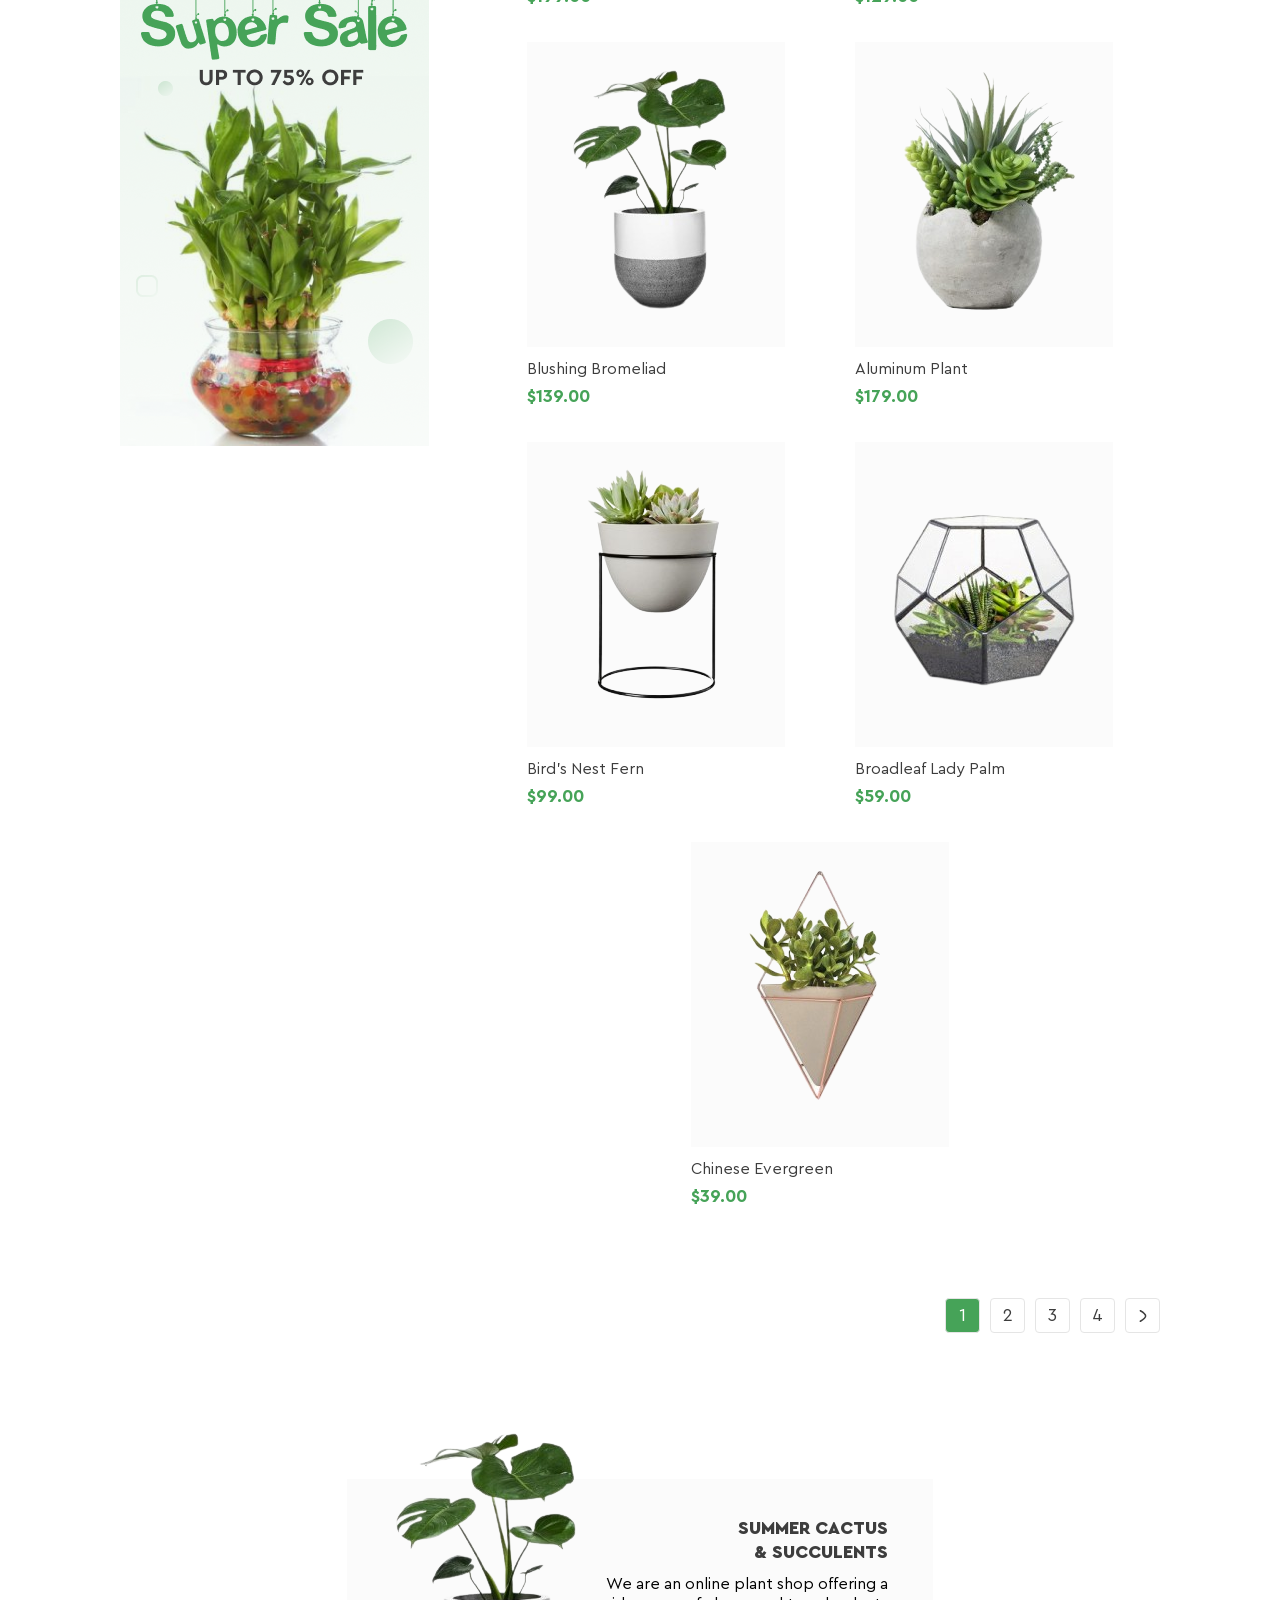
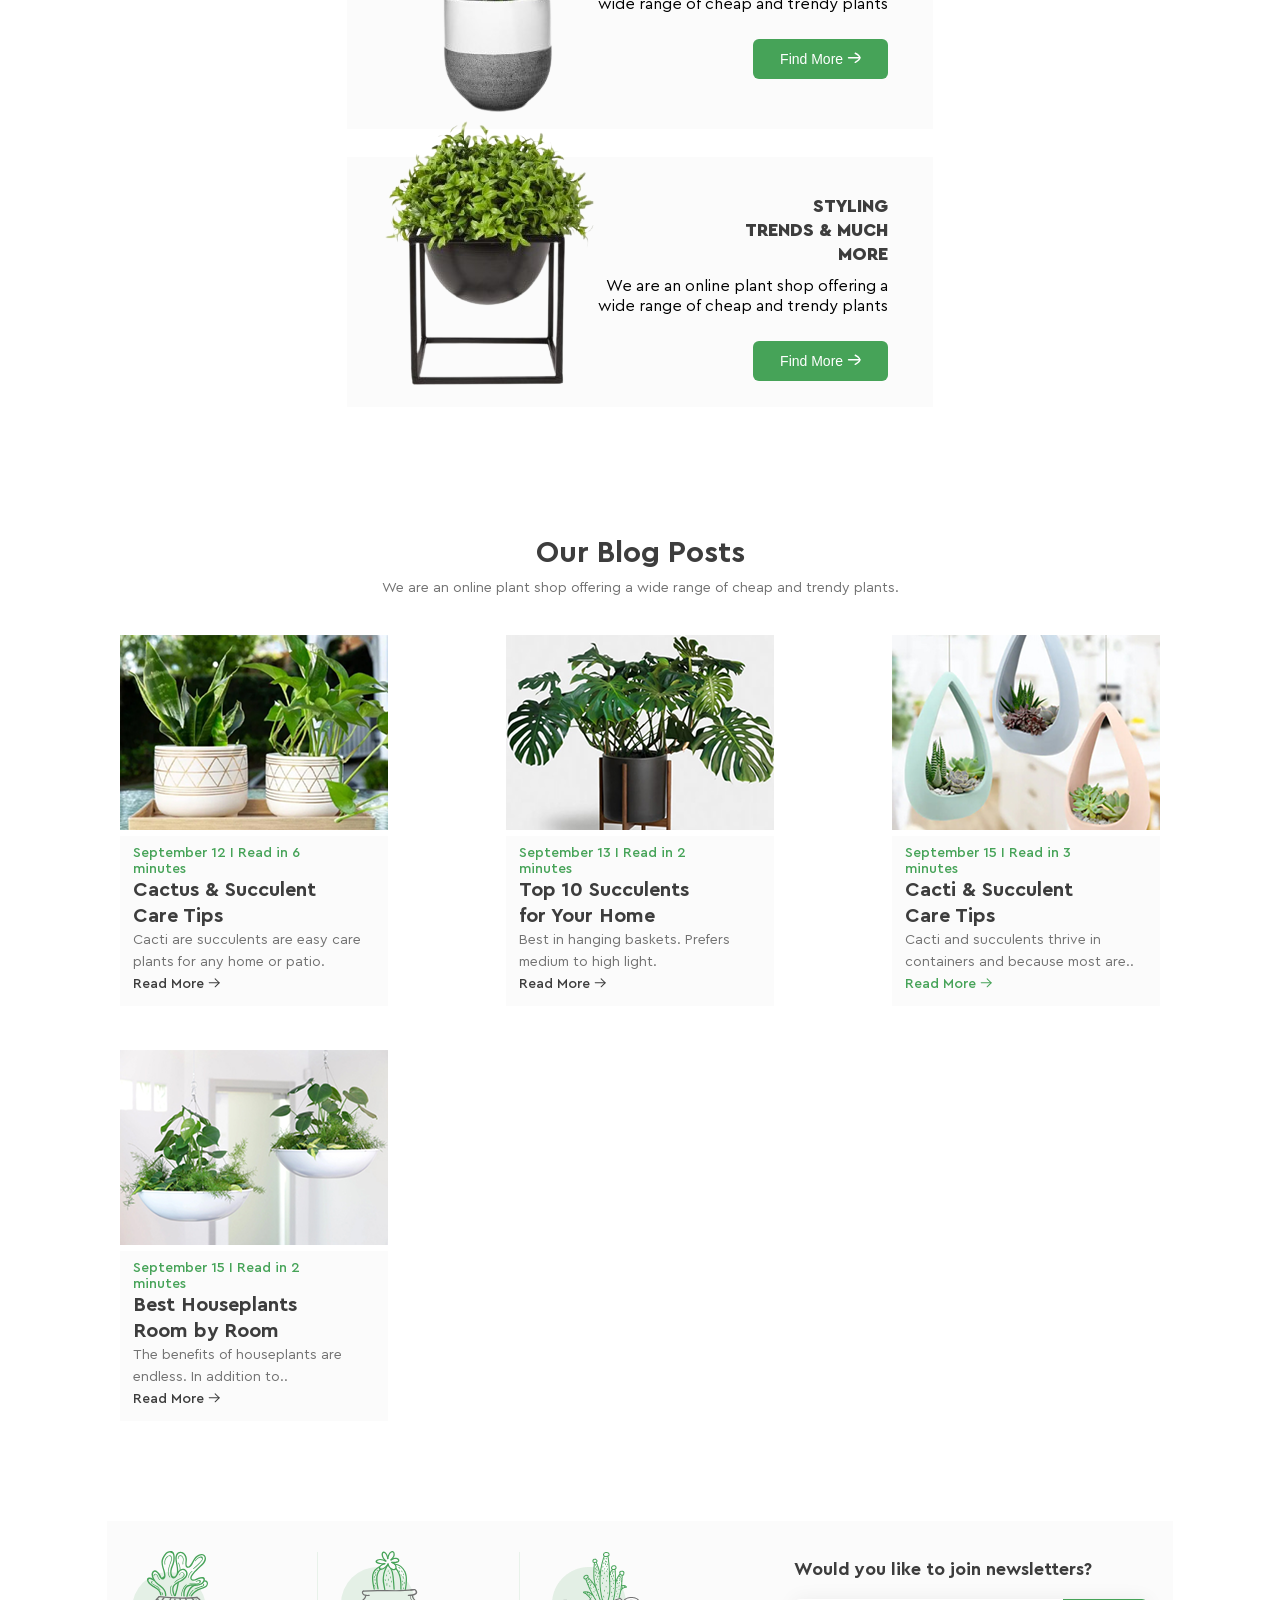
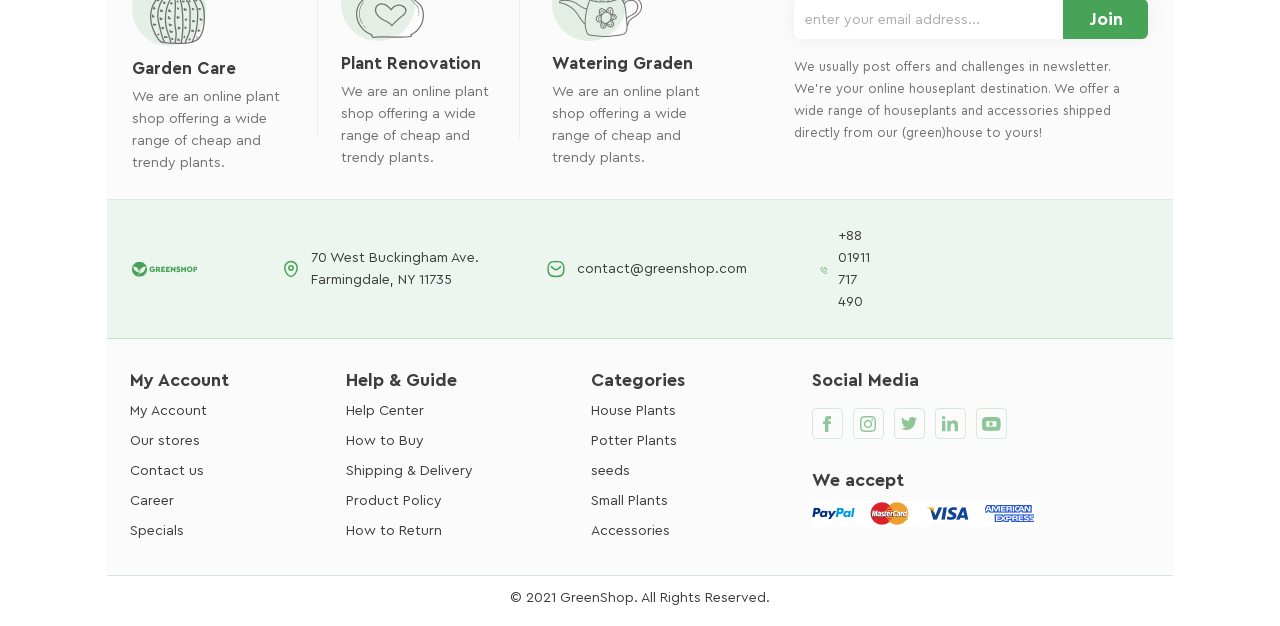
==== commit 90723204: "add loading" ====
--- a/index.html
+++ b/index.html
@@ -93,65 +93,65 @@
                     <span>Categories</span>
                     <ul class="Categories-ul">
                         <li class="Categories-li">
-                            <label class="Categories-label">
-                                <input type="radio" tabindex="1" name="Categories-check-1" checked>
+                            <label class="Categories-label Categories-label-1">
+                                <input type="radio" tabindex="1" name="Categories-check" checked>
                                 <div class="Categories-checkbox-div">House Plants</div>
                                 <div class="orb-checkbox"></div>
                                 <div class="Categories-checkbox-div">(33)</div>
                             </label>
                         </li>
                         <li class="Categories-li">
-                            <label class="Categories-label">
-                                <input type="radio" tabindex="1" name="Categories-check-1">
+                            <label class="Categories-label Categories-label-2">
+                                <input type="radio" tabindex="1" name="Categories-check">
                                 <div class="Categories-checkbox-div">Potter Plants</div>
                                 <div class="Categories-checkbox-div">(12)</div>
                             </label>
                         </li>
                         <li class="Categories-li">
-                            <label class="Categories-label">
-                                <input type="radio" tabindex="1" name="Categories-check-1">
+                            <label class="Categories-label Categories-label-3">
+                                <input type="radio" tabindex="1" name="Categories-check">
                                 <div class="Categories-checkbox-div">Seeds</div>
                                 <div class="Categories-checkbox-div">(65)</div>
                             </label>
                         </li>
                         <li class="Categories-li">
                             <label class="Categories-label">
-                                <input type="radio" tabindex="1" name="Categories-check-1">
+                                <input type="radio" tabindex="1" name="Categories-check">
                                 <div class="Categories-checkbox-div">Small Plants</div>
                                 <div class="Categories-checkbox-div">(39)</div>
                             </label>
                         </li>
                         <li class="Categories-li">
                             <label class="Categories-label">
-                                <input type="radio" tabindex="1" name="Categories-check-1">
+                                <input type="radio" tabindex="1" name="Categories-check">
                                 <div class="Categories-checkbox-div">Big Plants</div>
                                 <div class="Categories-checkbox-div">(23)</div>
                             </label>
                         </li>
                         <li class="Categories-li">
                             <label class="Categories-label">
-                                <input type="radio" tabindex="1" name="Categories-check-1">
+                                <input type="radio" tabindex="1" name="Categories-check">
                                 <div class="Categories-checkbox-div">Succulents</div>
                                 <div class="Categories-checkbox-div">(17)</div>
                             </label>
                         </li>
                         <li class="Categories-li">
                             <label class="Categories-label">
-                                <input type="radio" tabindex="1" name="Categories-check-1">
+                                <input type="radio" tabindex="1" name="Categories-check">
                                 <div class="Categories-checkbox-div">Trerrariums</div>
                                 <div class="Categories-checkbox-div">(19)</div>
                             </label>
                         </li>
                         <li class="Categories-li">
                             <label class="Categories-label">
-                                <input type="radio" tabindex="1" name="Categories-check-1">
+                                <input type="radio" tabindex="1" name="Categories-check">
                                 <div class="Categories-checkbox-div">Gardening</div>
                                 <div class="Categories-checkbox-div">(13)</div>
                             </label>
                         </li>
                         <li class="Categories-li">
                             <label class="Categories-label">
-                                <input type="radio" tabindex="1" name="Categories-check-1">
+                                <input type="radio" tabindex="1" name="Categories-check">
                                 <div class="Categories-checkbox-div">Accessories</div>
                                 <div class="Categories-checkbox-div">(18)</div>
                             </label>
--- a/css/main.css
+++ b/css/main.css
@@ -284,6 +284,19 @@
   transition: font-weight 0.4s;
 }
 
+.Categories-label-1 > input:checked ~ .orb-checkbox {
+  position: relative;
+  left: 50px;
+  top: 15.5px;
+}
+
+.orb-checkbox {
+  width: 10px;
+  height: 10px;
+  background: #46A358;
+  border-radius: 5px;
+}
+
 .Categories span {
   color: #3D3D3D;
   font-size: 18px;
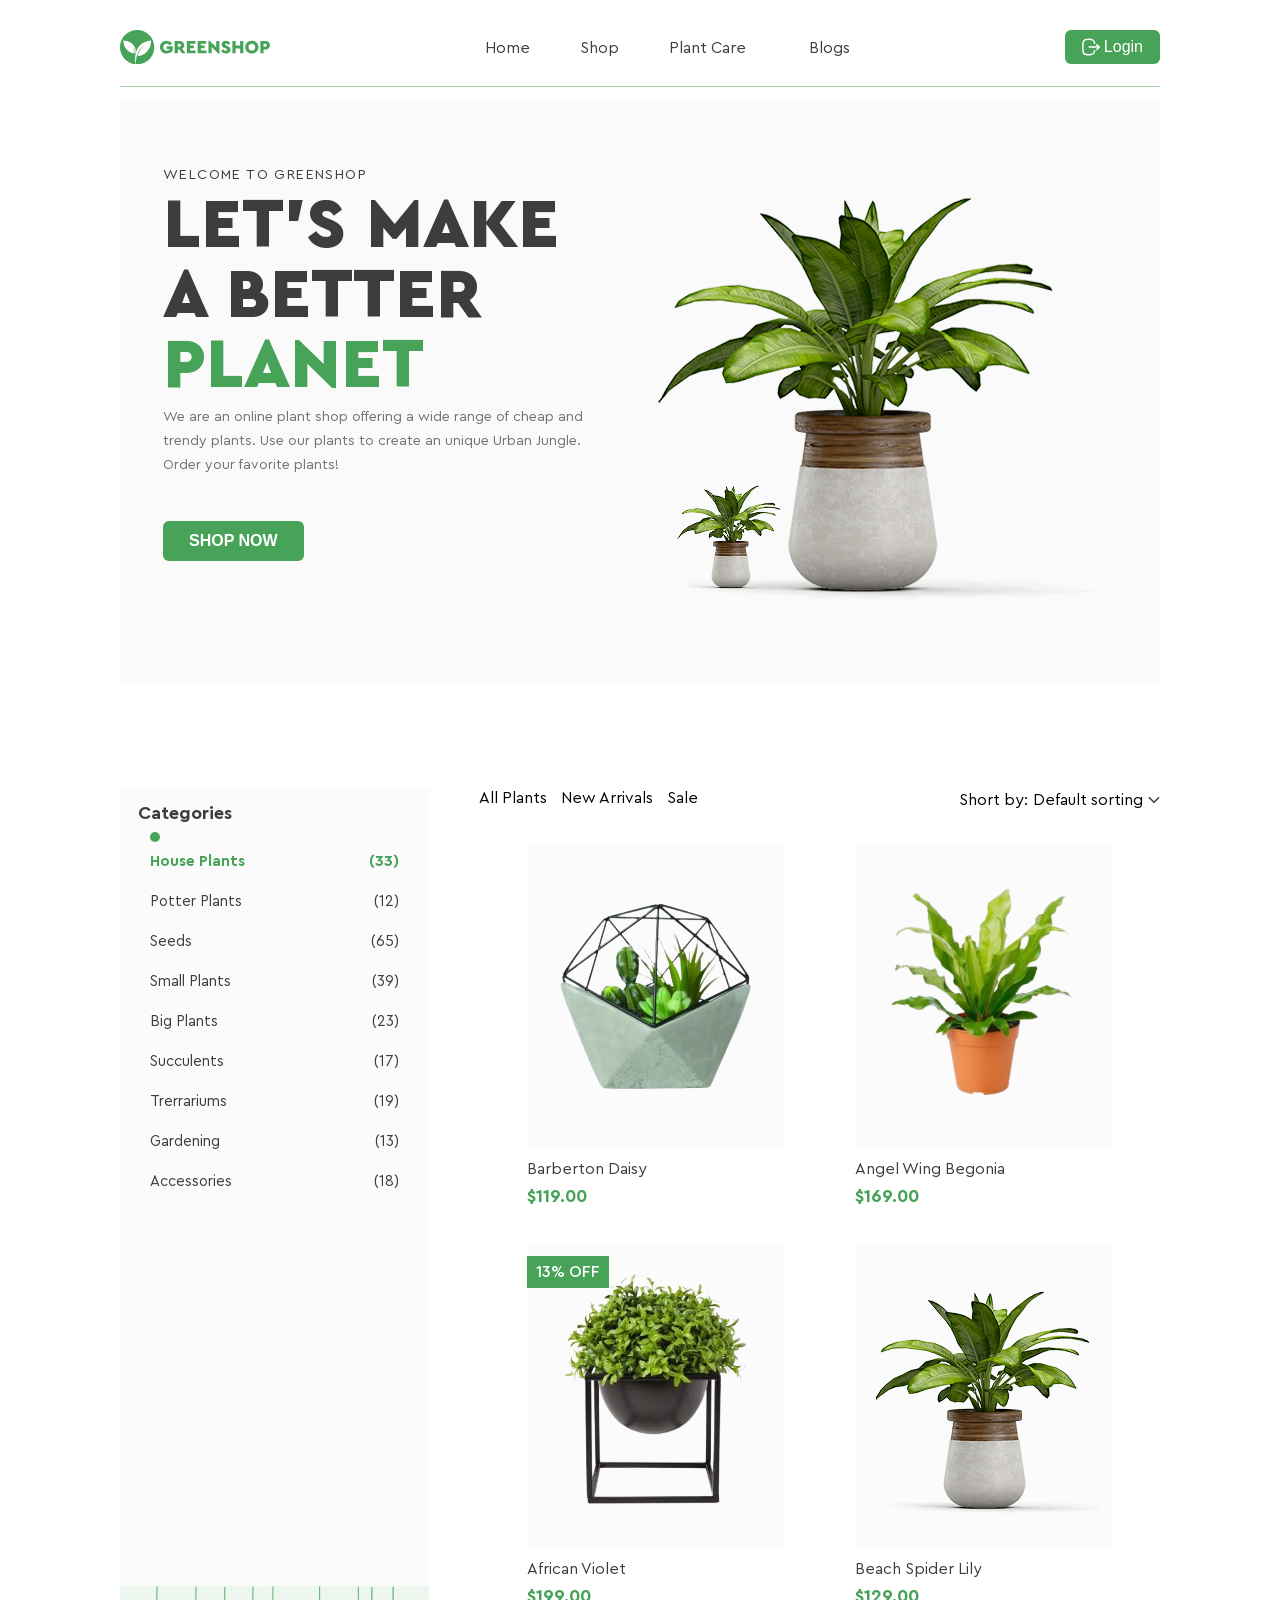
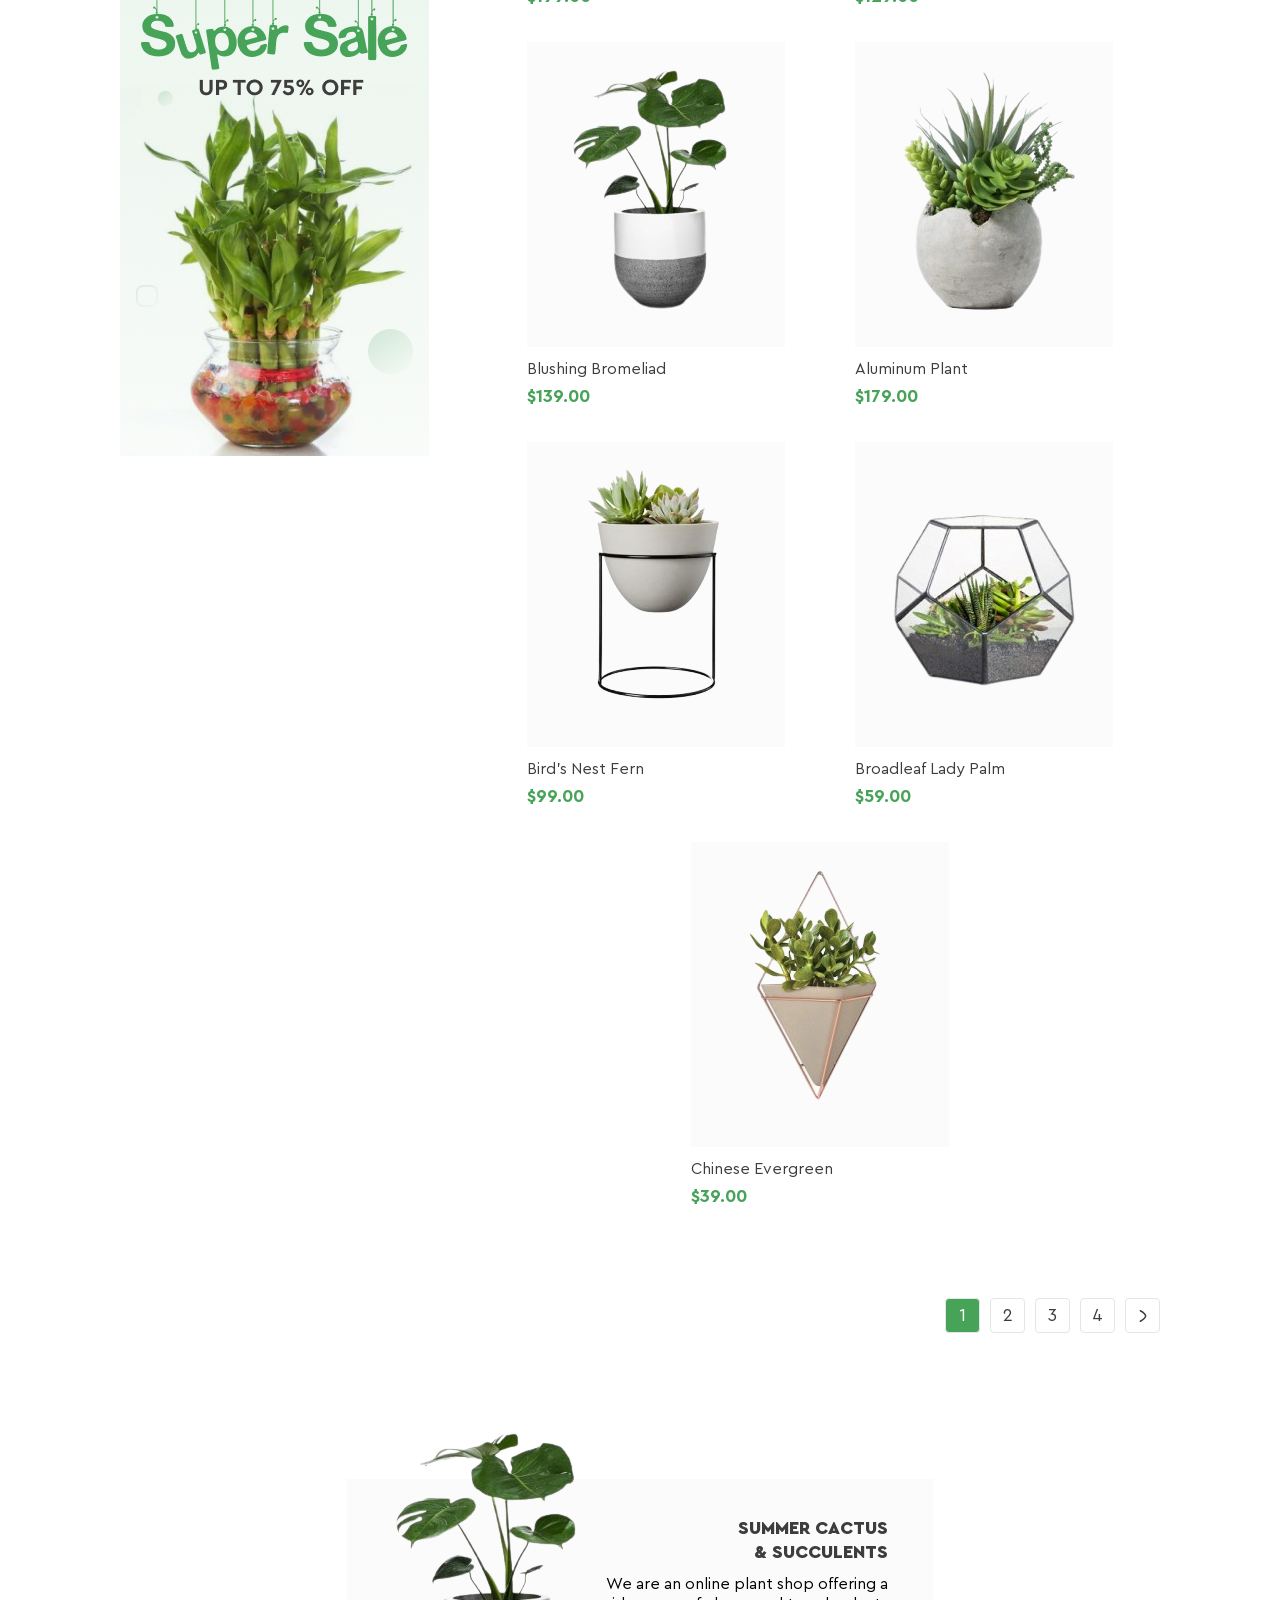
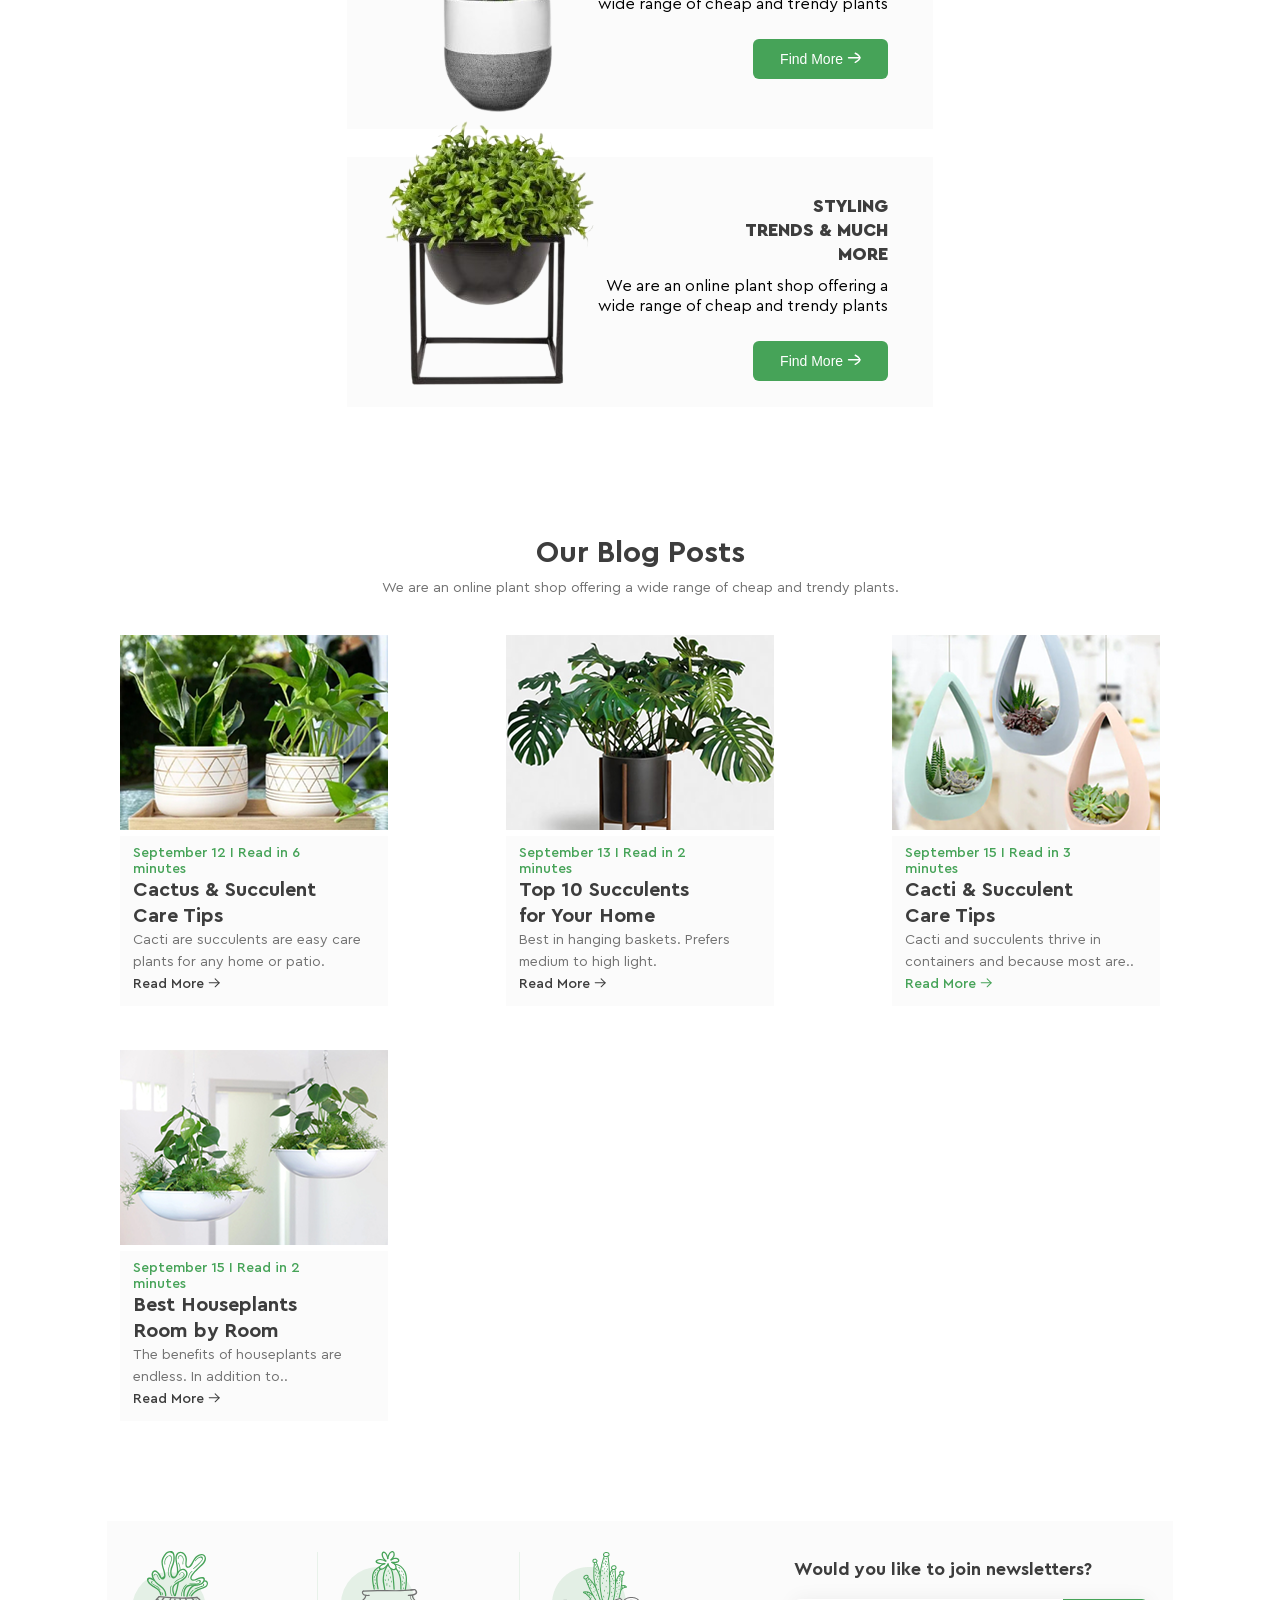
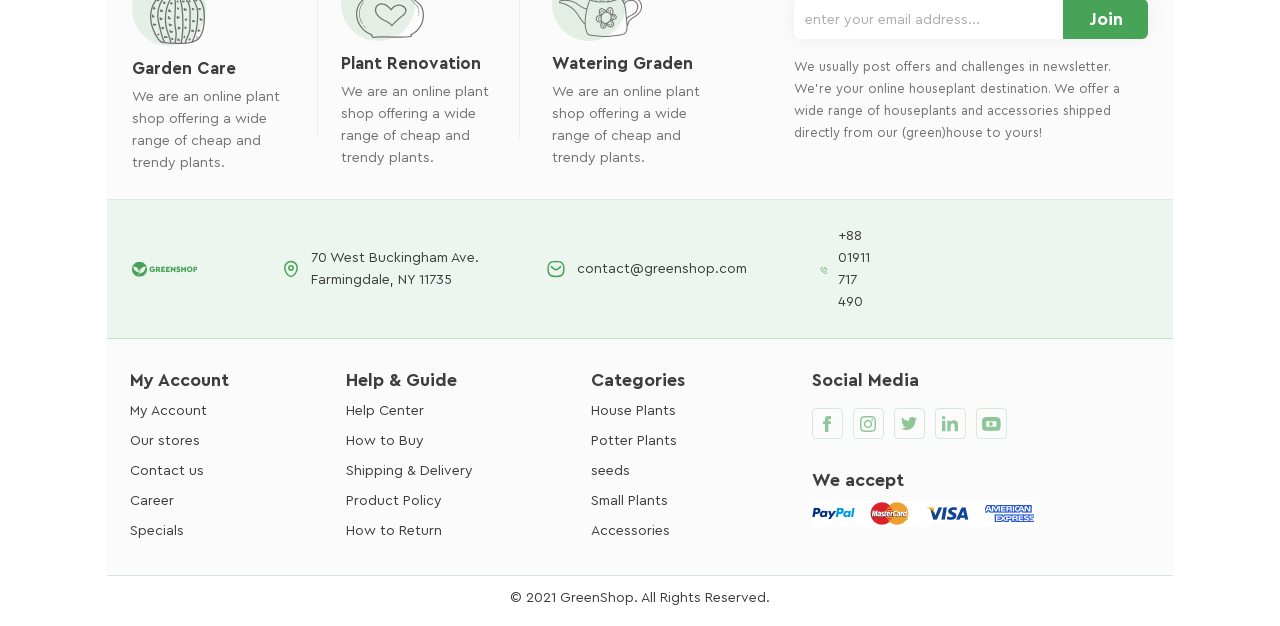
==== commit 55273781: "fix link" ====
--- a/index.html
+++ b/index.html
@@ -67,7 +67,7 @@
                     Blogs
                 </li>
             </ul>
-            <a href="https://music.youtube.com">
+            <a href="./pages/Registration.html">
                 <button class="login-button">
                     <svg xmlns="http://www.w3.org/2000/svg" width="18" height="18" viewBox="0 0 18 18" fill="none">
                         <path d="M17.1601 9.1006H7.12598" stroke="white" stroke-width="1.5" stroke-linecap="round" stroke-linejoin="round"/>
@@ -92,11 +92,11 @@
                 <div class="Categories">
                     <span>Categories</span>
                     <ul class="Categories-ul">
+                        <div id="orb-checkbox"></div>
                         <li class="Categories-li">
                             <label class="Categories-label Categories-label-1">
                                 <input type="radio" tabindex="1" name="Categories-check" checked>
                                 <div class="Categories-checkbox-div">House Plants</div>
-                                <div class="orb-checkbox"></div>
                                 <div class="Categories-checkbox-div">(33)</div>
                             </label>
                         </li>
--- a/css/main.css
+++ b/css/main.css
@@ -284,13 +284,11 @@
   transition: font-weight 0.4s;
 }
 
-.Categories-label-1 > input:checked ~ .orb-checkbox {
-  position: relative;
-  left: 50px;
-  top: 15.5px;
-}
-
-.orb-checkbox {
+.Categories-label-1 > input:checked #orb-checkbox {
+  color: red;
+}
+
+#orb-checkbox {
   width: 10px;
   height: 10px;
   background: #46A358;
